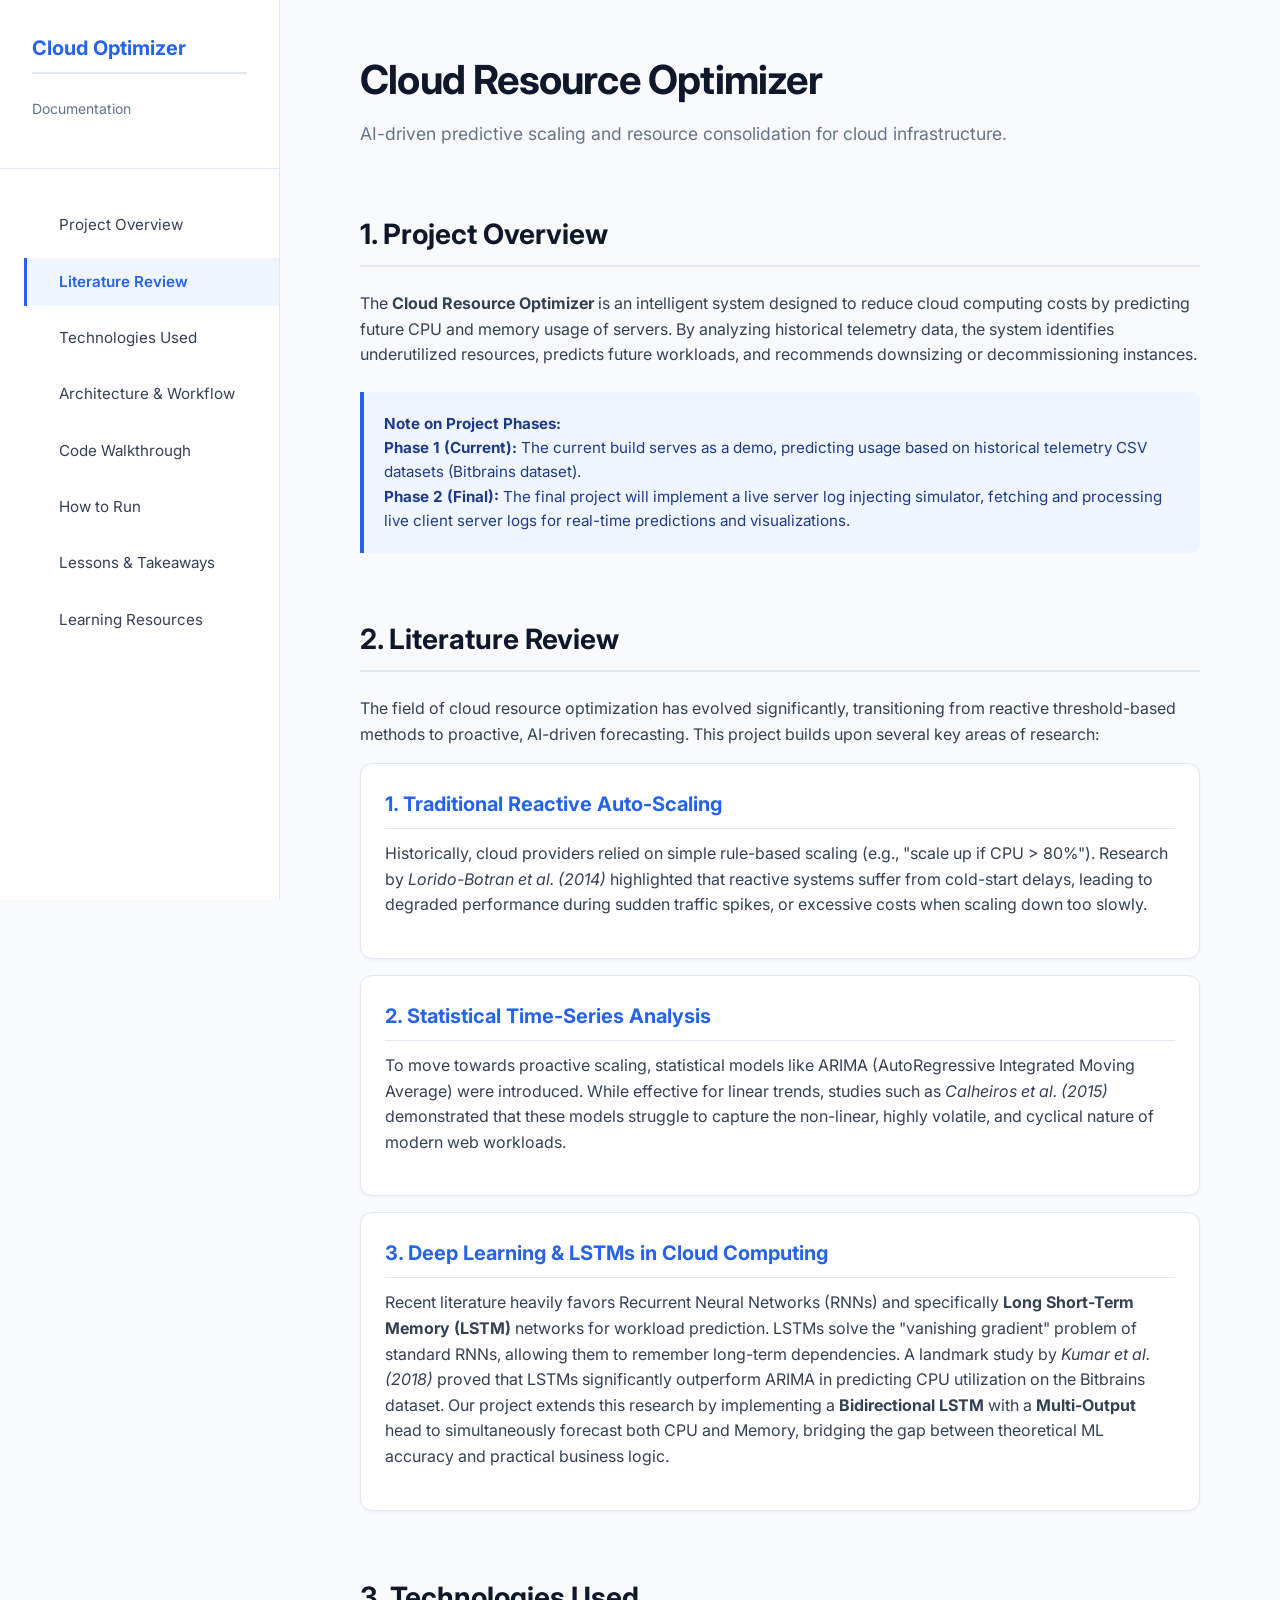
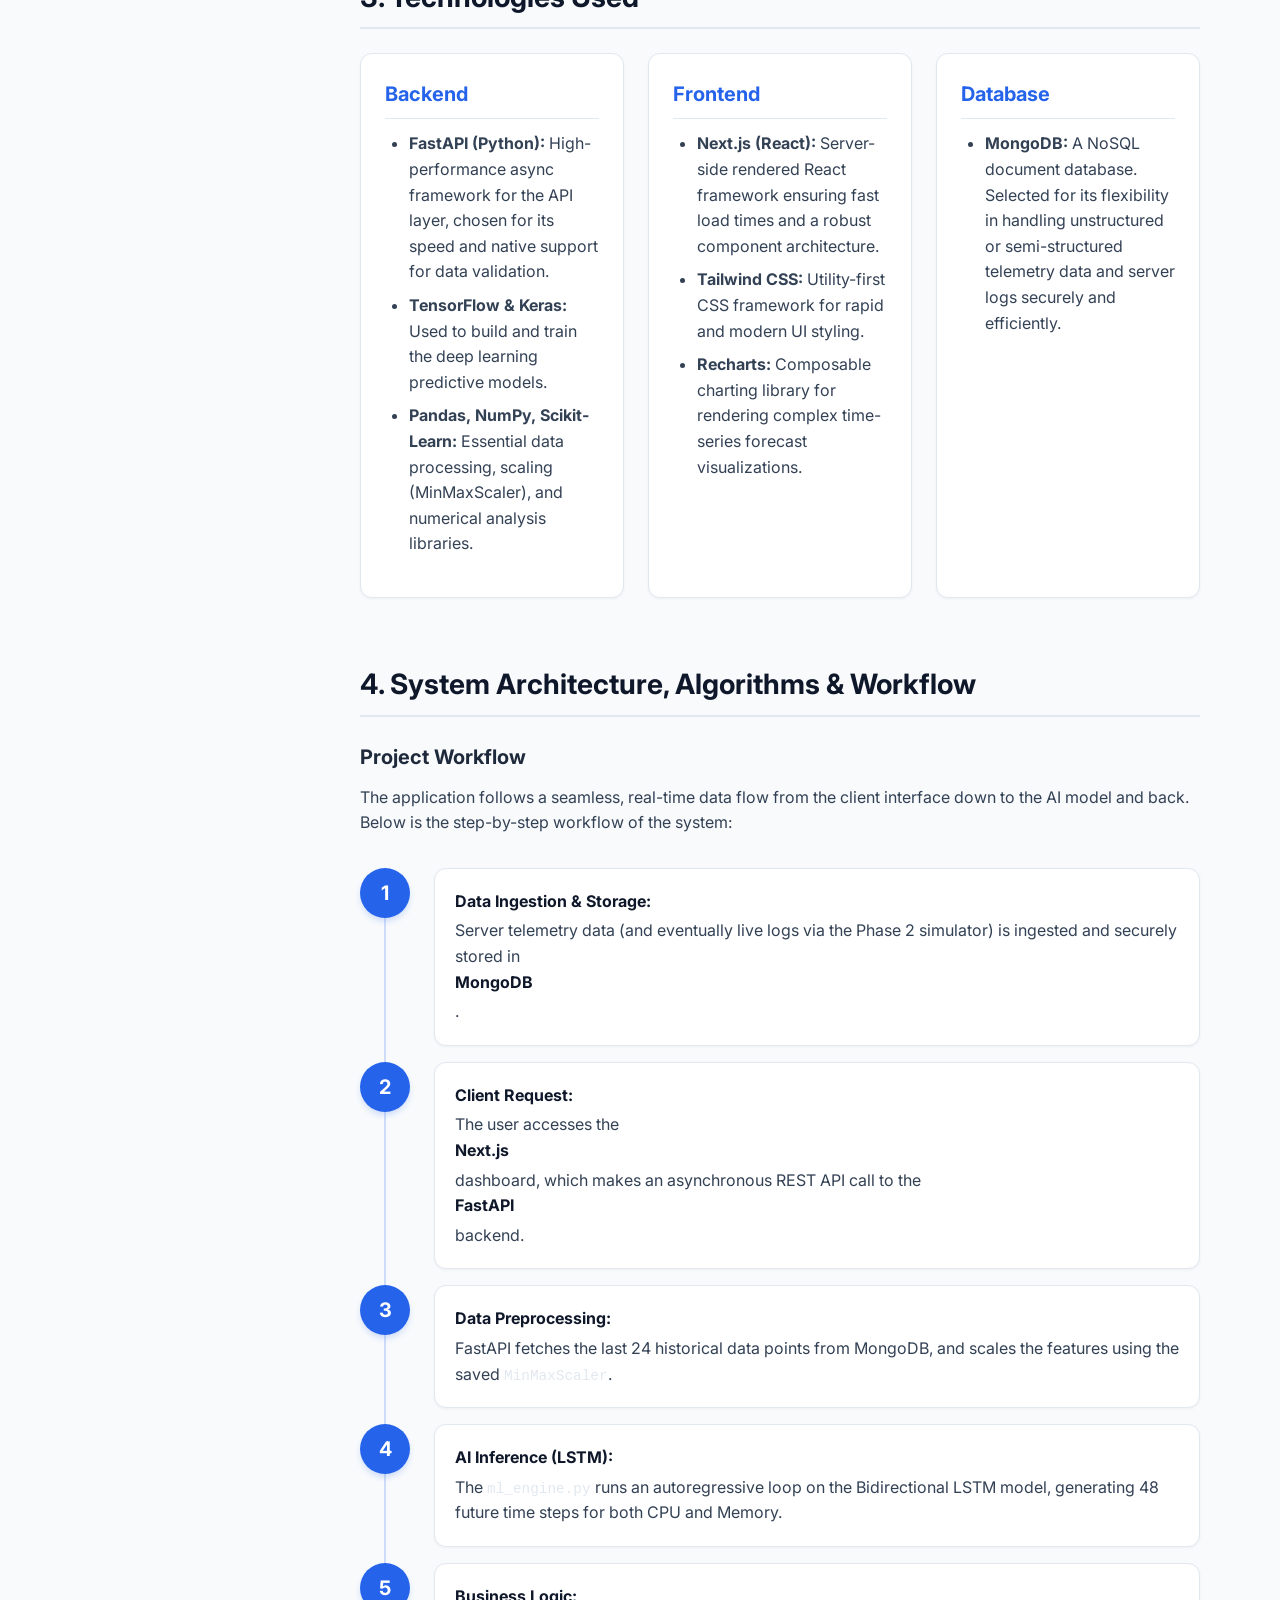
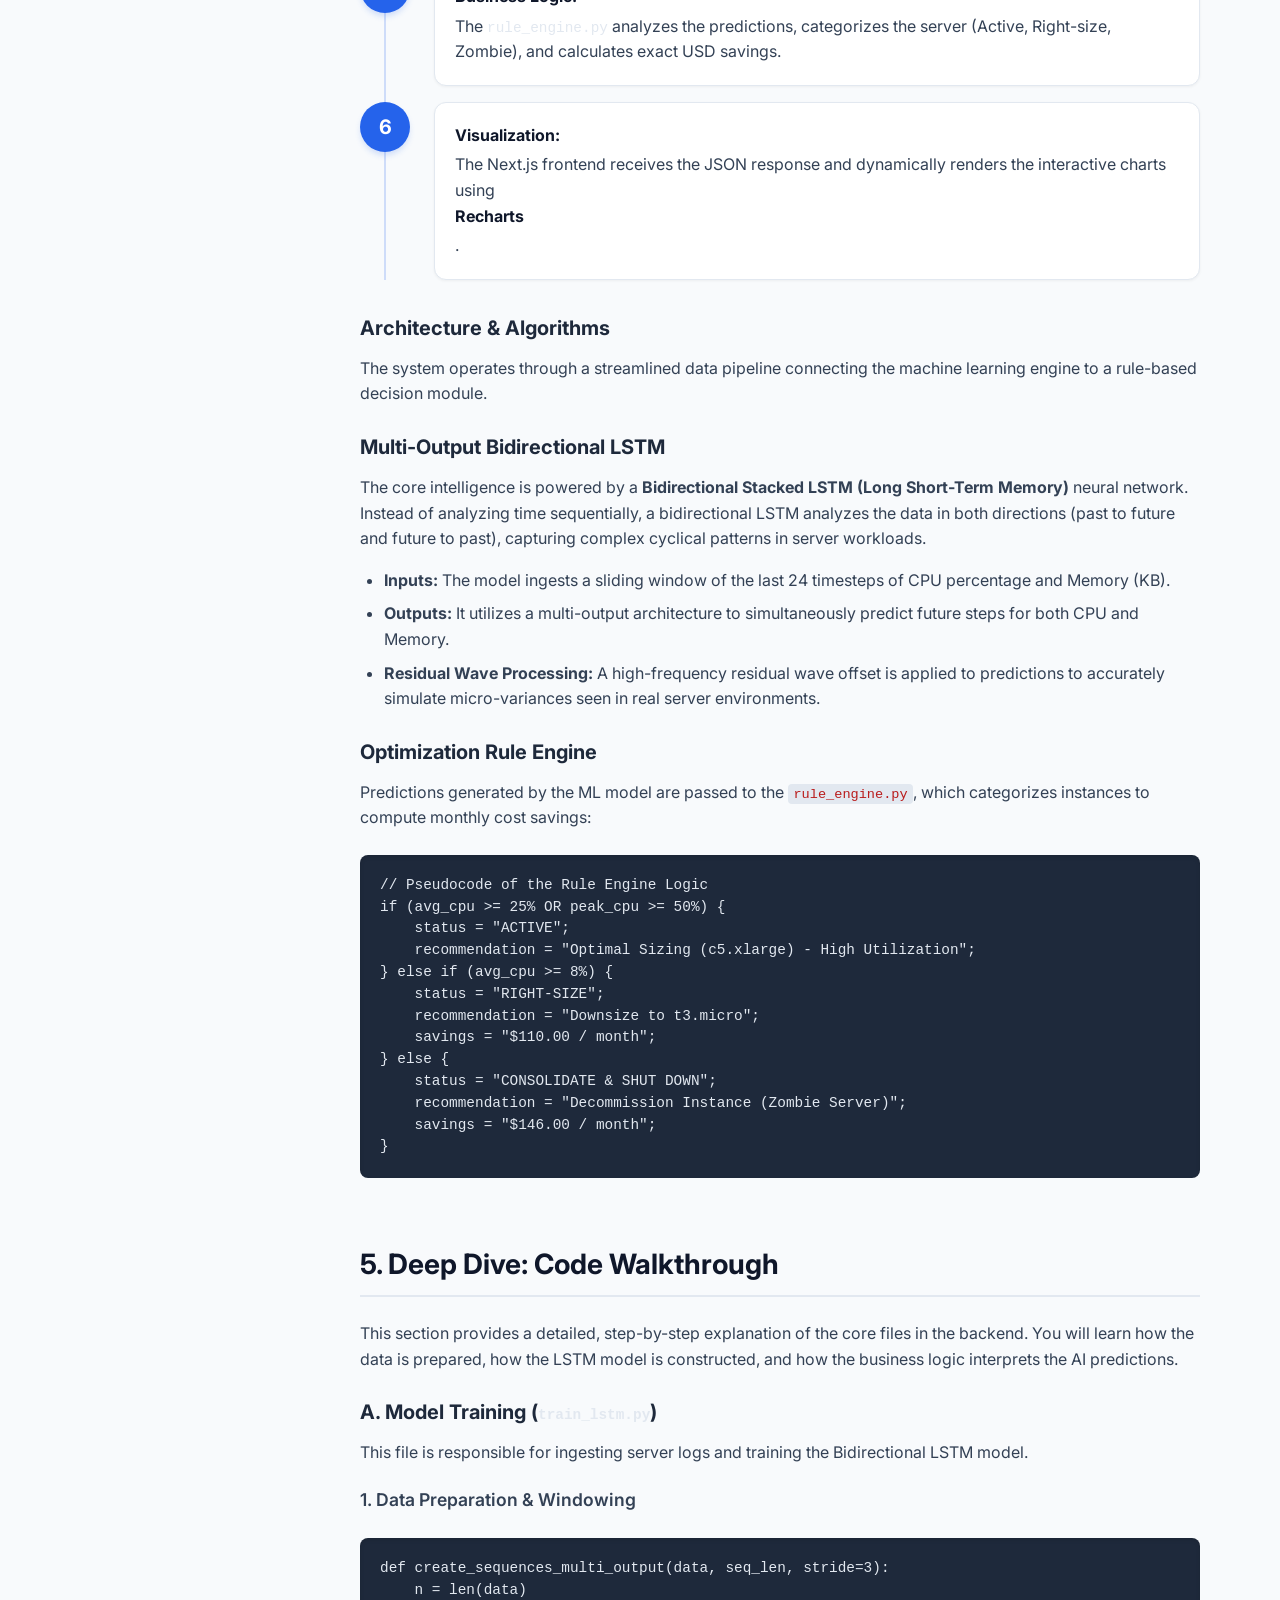
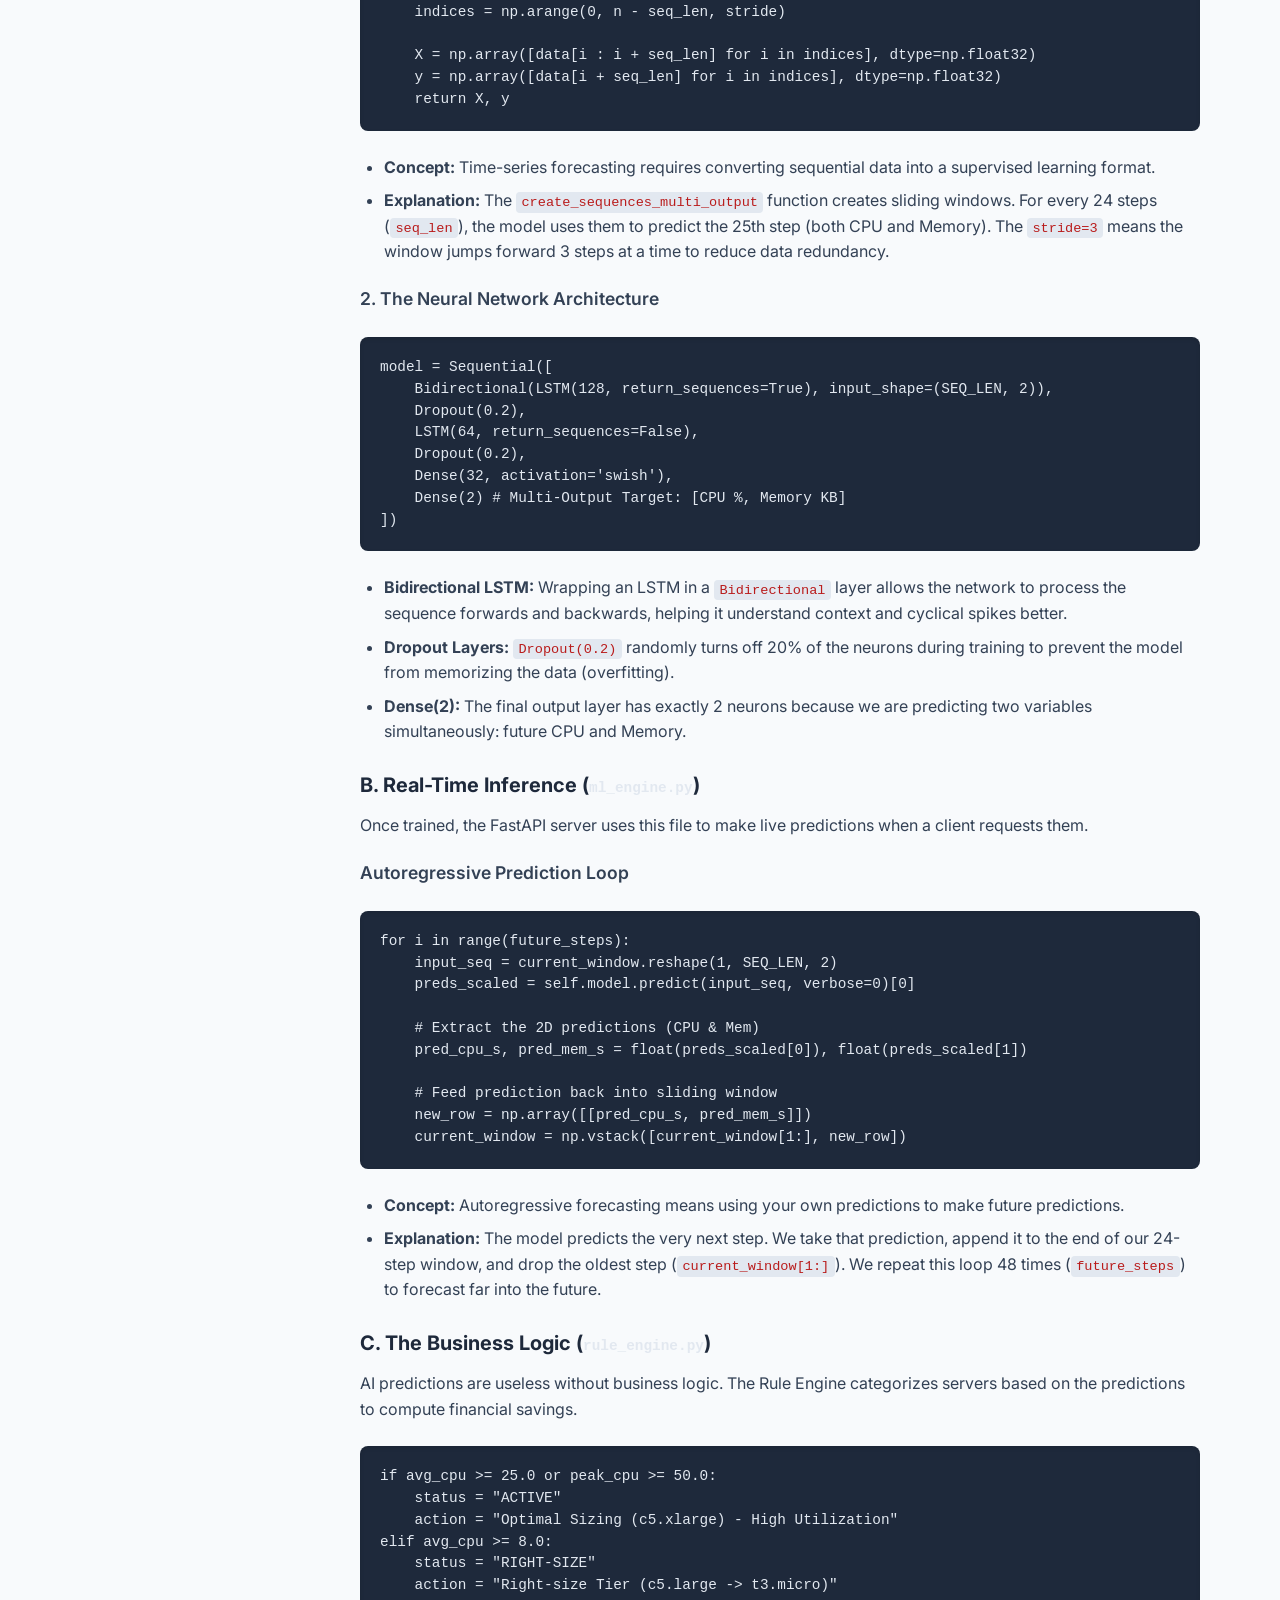
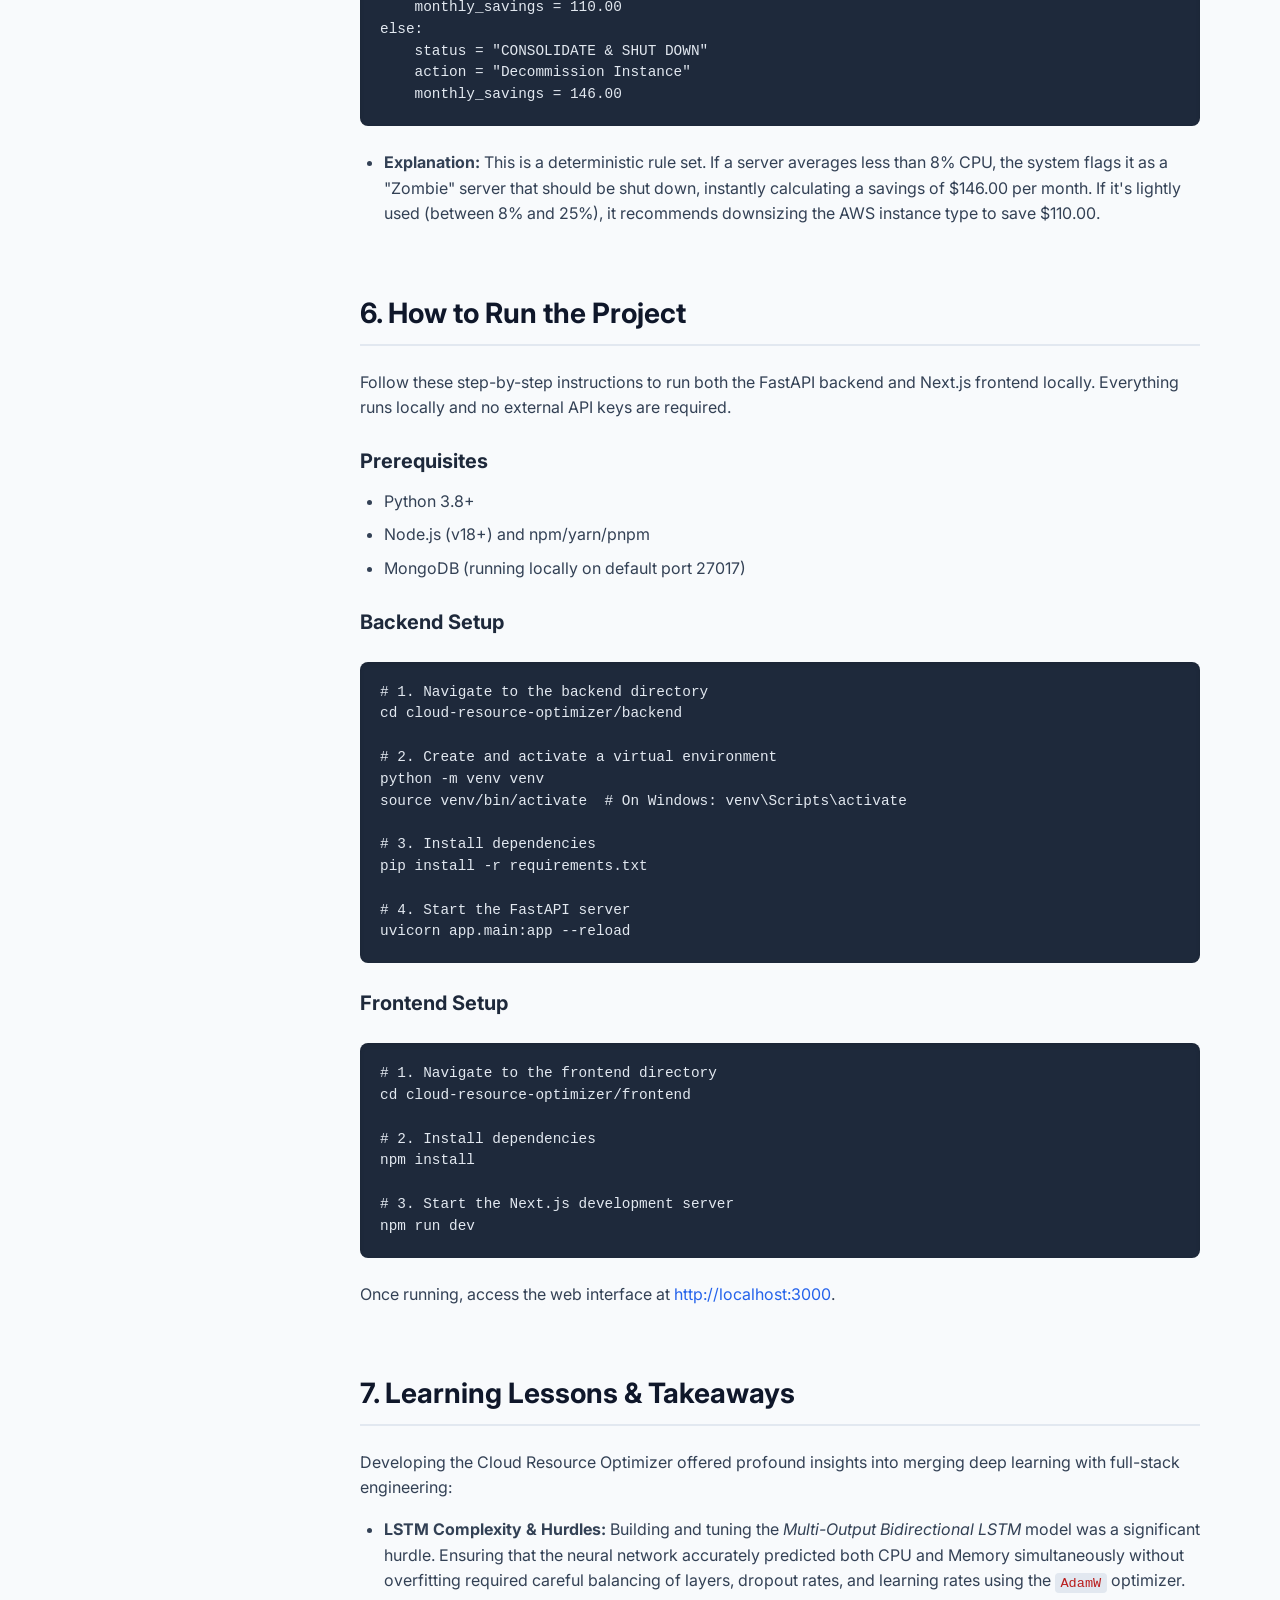
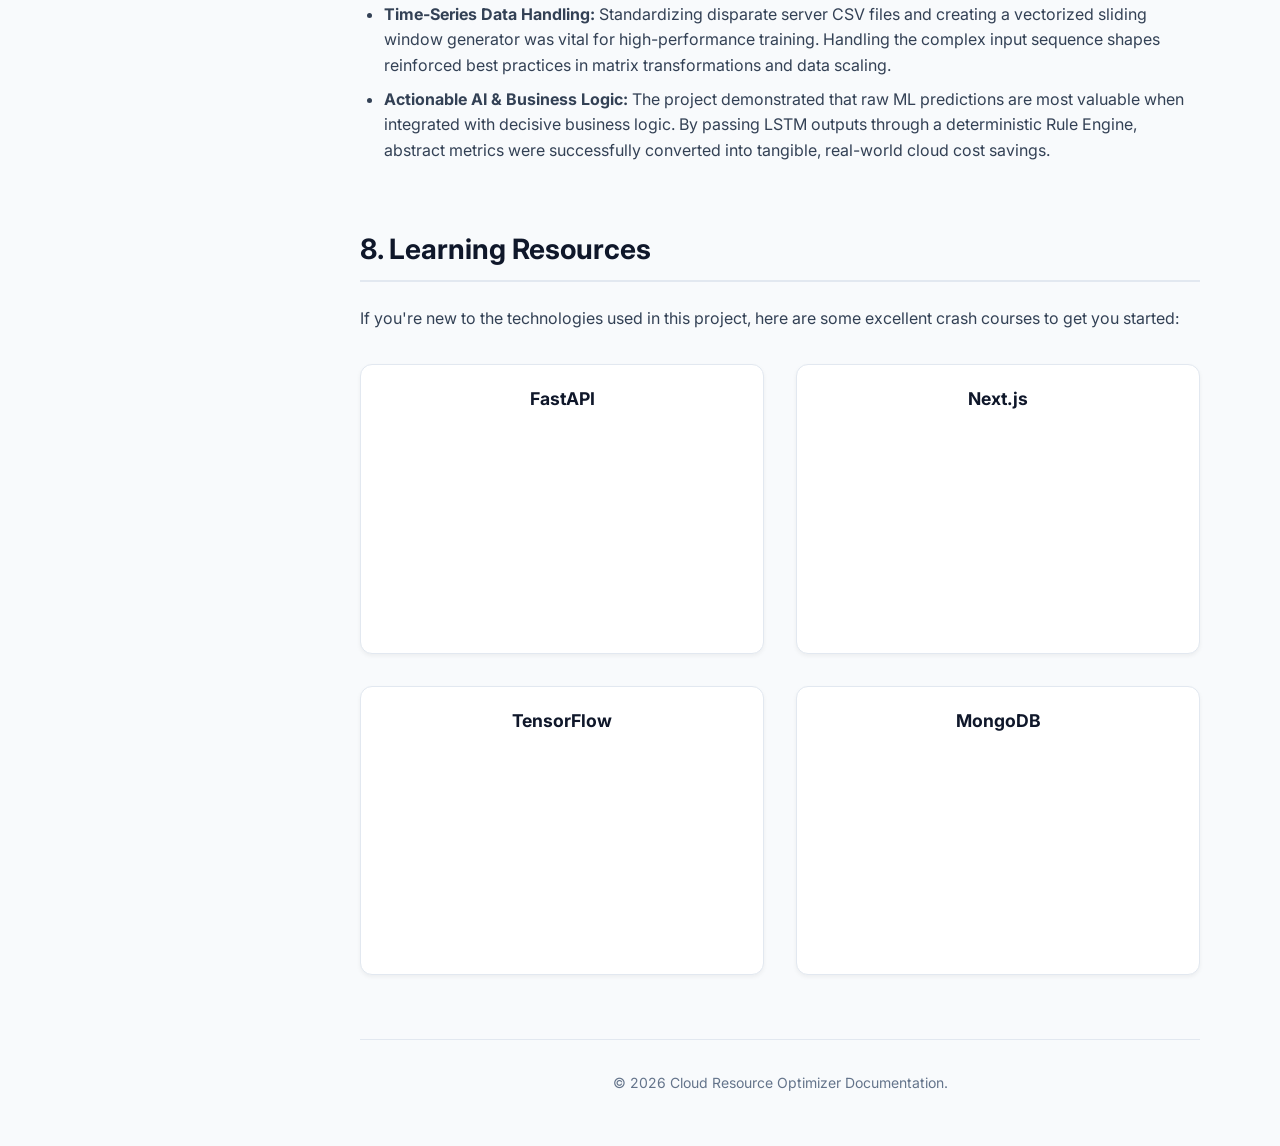
==== index.html @ e4163d4b "first commit" ====
<!DOCTYPE html>
<html lang="en">
<head>
    <meta charset="UTF-8">
    <meta name="viewport" content="width=device-width, initial-scale=1.0">
    <title>Cloud Resource Optimizer - Documentation</title>
    <link href="https://fonts.googleapis.com/css2?family=Inter:wght@300;400;600;700&display=swap" rel="stylesheet">
    <link rel="stylesheet" href="styles.css">
</head>
<body>
    <div class="container">
        <nav class="sidebar" id="sidebar">
            <div class="logo">
                <h2>Cloud Optimizer</h2>
                <p>Documentation</p>
            </div>
            <ul class="nav-links">
                <li><a href="#overview" class="active">Project Overview</a></li>
                <li><a href="#literature">Literature Review</a></li>
                <li><a href="#technologies">Technologies Used</a></li>
                <li><a href="#architecture">Architecture & Workflow</a></li>
                <li><a href="#code-walkthrough">Code Walkthrough</a></li>
                <li><a href="#setup">How to Run</a></li>
                <li><a href="#lessons">Lessons & Takeaways</a></li>
                <li><a href="#resources">Learning Resources</a></li>
            </ul>
        </nav>

        <main class="content">
            <header>
                <h1>Cloud Resource Optimizer</h1>
                <p class="subtitle">AI-driven predictive scaling and resource consolidation for cloud infrastructure.</p>
            </header>

            <section id="overview">
                <h2>1. Project Overview</h2>
                <p>The <strong>Cloud Resource Optimizer</strong> is an intelligent system designed to reduce cloud computing costs by predicting future CPU and memory usage of servers. By analyzing historical telemetry data, the system identifies underutilized resources, predicts future workloads, and recommends downsizing or decommissioning instances.</p>
                <div class="note">
                    <strong>Note on Project Phases:</strong> 
                    <br>
                    <strong>Phase 1 (Current):</strong> The current build serves as a demo, predicting usage based on historical telemetry CSV datasets (Bitbrains dataset).
                    <br>
                    <strong>Phase 2 (Final):</strong> The final project will implement a live server log injecting simulator, fetching and processing live client server logs for real-time predictions and visualizations.
                </div>
            </section>

            <section id="literature">
                <h2>2. Literature Review</h2>
                <p>The field of cloud resource optimization has evolved significantly, transitioning from reactive threshold-based methods to proactive, AI-driven forecasting. This project builds upon several key areas of research:</p>
                
                <div class="tech-card" style="margin-bottom: 1rem;">
                    <h3>1. Traditional Reactive Auto-Scaling</h3>
                    <p>Historically, cloud providers relied on simple rule-based scaling (e.g., "scale up if CPU > 80%"). Research by <em>Lorido-Botran et al. (2014)</em> highlighted that reactive systems suffer from cold-start delays, leading to degraded performance during sudden traffic spikes, or excessive costs when scaling down too slowly.</p>
                </div>
                
                <div class="tech-card" style="margin-bottom: 1rem;">
                    <h3>2. Statistical Time-Series Analysis</h3>
                    <p>To move towards proactive scaling, statistical models like ARIMA (AutoRegressive Integrated Moving Average) were introduced. While effective for linear trends, studies such as <em>Calheiros et al. (2015)</em> demonstrated that these models struggle to capture the non-linear, highly volatile, and cyclical nature of modern web workloads.</p>
                </div>
                
                <div class="tech-card">
                    <h3>3. Deep Learning & LSTMs in Cloud Computing</h3>
                    <p>Recent literature heavily favors Recurrent Neural Networks (RNNs) and specifically <strong>Long Short-Term Memory (LSTM)</strong> networks for workload prediction. LSTMs solve the "vanishing gradient" problem of standard RNNs, allowing them to remember long-term dependencies. A landmark study by <em>Kumar et al. (2018)</em> proved that LSTMs significantly outperform ARIMA in predicting CPU utilization on the Bitbrains dataset. Our project extends this research by implementing a <strong>Bidirectional LSTM</strong> with a <strong>Multi-Output</strong> head to simultaneously forecast both CPU and Memory, bridging the gap between theoretical ML accuracy and practical business logic.</p>
                </div>
            </section>

            <section id="technologies">
                <h2>3. Technologies Used</h2>
                <div class="tech-grid">
                    <div class="tech-card">
                        <h3>Backend</h3>
                        <ul>
                            <li><strong>FastAPI (Python):</strong> High-performance async framework for the API layer, chosen for its speed and native support for data validation.</li>
                            <li><strong>TensorFlow & Keras:</strong> Used to build and train the deep learning predictive models.</li>
                            <li><strong>Pandas, NumPy, Scikit-Learn:</strong> Essential data processing, scaling (MinMaxScaler), and numerical analysis libraries.</li>
                        </ul>
                    </div>
                    <div class="tech-card">
                        <h3>Frontend</h3>
                        <ul>
                            <li><strong>Next.js (React):</strong> Server-side rendered React framework ensuring fast load times and a robust component architecture.</li>
                            <li><strong>Tailwind CSS:</strong> Utility-first CSS framework for rapid and modern UI styling.</li>
                            <li><strong>Recharts:</strong> Composable charting library for rendering complex time-series forecast visualizations.</li>
                        </ul>
                    </div>
                    <div class="tech-card">
                        <h3>Database</h3>
                        <ul>
                            <li><strong>MongoDB:</strong> A NoSQL document database. Selected for its flexibility in handling unstructured or semi-structured telemetry data and server logs securely and efficiently.</li>
                        </ul>
                    </div>
                </div>
            </section>

            <section id="architecture">
                <h2>4. System Architecture, Algorithms & Workflow</h2>
                
                <h3>Project Workflow</h3>
                <p>The application follows a seamless, real-time data flow from the client interface down to the AI model and back. Below is the step-by-step workflow of the system:</p>
                
                <div class="workflow-diagram">
                    <div class="workflow-step">
                        <div class="step-number">1</div>
                        <div class="step-content">
                            <strong>Data Ingestion & Storage:</strong> Server telemetry data (and eventually live logs via the Phase 2 simulator) is ingested and securely stored in <strong>MongoDB</strong>.
                        </div>
                    </div>
                    <div class="workflow-step">
                        <div class="step-number">2</div>
                        <div class="step-content">
                            <strong>Client Request:</strong> The user accesses the <strong>Next.js</strong> dashboard, which makes an asynchronous REST API call to the <strong>FastAPI</strong> backend.
                        </div>
                    </div>
                    <div class="workflow-step">
                        <div class="step-number">3</div>
                        <div class="step-content">
                            <strong>Data Preprocessing:</strong> FastAPI fetches the last 24 historical data points from MongoDB, and scales the features using the saved <code>MinMaxScaler</code>.
                        </div>
                    </div>
                    <div class="workflow-step">
                        <div class="step-number">4</div>
                        <div class="step-content">
                            <strong>AI Inference (LSTM):</strong> The <code>ml_engine.py</code> runs an autoregressive loop on the Bidirectional LSTM model, generating 48 future time steps for both CPU and Memory.
                        </div>
                    </div>
                    <div class="workflow-step">
                        <div class="step-number">5</div>
                        <div class="step-content">
                            <strong>Business Logic:</strong> The <code>rule_engine.py</code> analyzes the predictions, categorizes the server (Active, Right-size, Zombie), and calculates exact USD savings.
                        </div>
                    </div>
                    <div class="workflow-step">
                        <div class="step-number">6</div>
                        <div class="step-content">
                            <strong>Visualization:</strong> The Next.js frontend receives the JSON response and dynamically renders the interactive charts using <strong>Recharts</strong>.
                        </div>
                    </div>
                </div>

                <h3>Architecture & Algorithms</h3>
                <p>The system operates through a streamlined data pipeline connecting the machine learning engine to a rule-based decision module.</p>
                
                <h3>Multi-Output Bidirectional LSTM</h3>
                <p>The core intelligence is powered by a <strong>Bidirectional Stacked LSTM (Long Short-Term Memory)</strong> neural network. Instead of analyzing time sequentially, a bidirectional LSTM analyzes the data in both directions (past to future and future to past), capturing complex cyclical patterns in server workloads.</p>
                <ul>
                    <li><strong>Inputs:</strong> The model ingests a sliding window of the last 24 timesteps of CPU percentage and Memory (KB).</li>
                    <li><strong>Outputs:</strong> It utilizes a multi-output architecture to simultaneously predict future steps for both CPU and Memory.</li>
                    <li><strong>Residual Wave Processing:</strong> A high-frequency residual wave offset is applied to predictions to accurately simulate micro-variances seen in real server environments.</li>
                </ul>

                <h3>Optimization Rule Engine</h3>
                <p>Predictions generated by the ML model are passed to the <code>rule_engine.py</code>, which categorizes instances to compute monthly cost savings:</p>
                <div class="code-block">
                    <pre><code>// Pseudocode of the Rule Engine Logic
if (avg_cpu >= 25% OR peak_cpu >= 50%) {
    status = "ACTIVE";
    recommendation = "Optimal Sizing (c5.xlarge) - High Utilization";
} else if (avg_cpu >= 8%) {
    status = "RIGHT-SIZE";
    recommendation = "Downsize to t3.micro";
    savings = "$110.00 / month";
} else {
    status = "CONSOLIDATE & SHUT DOWN";
    recommendation = "Decommission Instance (Zombie Server)";
    savings = "$146.00 / month";
}</code></pre>
                </div>
            </section>

            <section id="code-walkthrough">
                <h2>5. Deep Dive: Code Walkthrough</h2>
                <p>This section provides a detailed, step-by-step explanation of the core files in the backend. You will learn how the data is prepared, how the LSTM model is constructed, and how the business logic interprets the AI predictions.</p>

                <h3>A. Model Training (<code>train_lstm.py</code>)</h3>
                <p>This file is responsible for ingesting server logs and training the Bidirectional LSTM model.</p>
                
                <h4>1. Data Preparation & Windowing</h4>
                <div class="code-block">
                    <pre><code>def create_sequences_multi_output(data, seq_len, stride=3):
    n = len(data)
    indices = np.arange(0, n - seq_len, stride)
    
    X = np.array([data[i : i + seq_len] for i in indices], dtype=np.float32)
    y = np.array([data[i + seq_len] for i in indices], dtype=np.float32) 
    return X, y</code></pre>
                </div>
                <ul>
                    <li><strong>Concept:</strong> Time-series forecasting requires converting sequential data into a supervised learning format.</li>
                    <li><strong>Explanation:</strong> The <code>create_sequences_multi_output</code> function creates sliding windows. For every 24 steps (<code>seq_len</code>), the model uses them to predict the 25th step (both CPU and Memory). The <code>stride=3</code> means the window jumps forward 3 steps at a time to reduce data redundancy.</li>
                </ul>

                <h4>2. The Neural Network Architecture</h4>
                <div class="code-block">
                    <pre><code>model = Sequential([
    Bidirectional(LSTM(128, return_sequences=True), input_shape=(SEQ_LEN, 2)),
    Dropout(0.2),
    LSTM(64, return_sequences=False),
    Dropout(0.2),
    Dense(32, activation='swish'),
    Dense(2) # Multi-Output Target: [CPU %, Memory KB]
])</code></pre>
                </div>
                <ul>
                    <li><strong>Bidirectional LSTM:</strong> Wrapping an LSTM in a <code>Bidirectional</code> layer allows the network to process the sequence forwards and backwards, helping it understand context and cyclical spikes better.</li>
                    <li><strong>Dropout Layers:</strong> <code>Dropout(0.2)</code> randomly turns off 20% of the neurons during training to prevent the model from memorizing the data (overfitting).</li>
                    <li><strong>Dense(2):</strong> The final output layer has exactly 2 neurons because we are predicting two variables simultaneously: future CPU and Memory.</li>
                </ul>

                <h3>B. Real-Time Inference (<code>ml_engine.py</code>)</h3>
                <p>Once trained, the FastAPI server uses this file to make live predictions when a client requests them.</p>

                <h4>Autoregressive Prediction Loop</h4>
                <div class="code-block">
                    <pre><code>for i in range(future_steps):
    input_seq = current_window.reshape(1, SEQ_LEN, 2)
    preds_scaled = self.model.predict(input_seq, verbose=0)[0]
    
    # Extract the 2D predictions (CPU & Mem)
    pred_cpu_s, pred_mem_s = float(preds_scaled[0]), float(preds_scaled[1])
    
    # Feed prediction back into sliding window
    new_row = np.array([[pred_cpu_s, pred_mem_s]])
    current_window = np.vstack([current_window[1:], new_row])</code></pre>
                </div>
                <ul>
                    <li><strong>Concept:</strong> Autoregressive forecasting means using your own predictions to make future predictions.</li>
                    <li><strong>Explanation:</strong> The model predicts the very next step. We take that prediction, append it to the end of our 24-step window, and drop the oldest step (<code>current_window[1:]</code>). We repeat this loop 48 times (<code>future_steps</code>) to forecast far into the future.</li>
                </ul>

                <h3>C. The Business Logic (<code>rule_engine.py</code>)</h3>
                <p>AI predictions are useless without business logic. The Rule Engine categorizes servers based on the predictions to compute financial savings.</p>

                <div class="code-block">
                    <pre><code>if avg_cpu >= 25.0 or peak_cpu >= 50.0:
    status = "ACTIVE"
    action = "Optimal Sizing (c5.xlarge) - High Utilization"
elif avg_cpu >= 8.0:
    status = "RIGHT-SIZE"
    action = "Right-size Tier (c5.large -> t3.micro)"
    monthly_savings = 110.00
else:
    status = "CONSOLIDATE & SHUT DOWN"
    action = "Decommission Instance"
    monthly_savings = 146.00</code></pre>
                </div>
                <ul>
                    <li><strong>Explanation:</strong> This is a deterministic rule set. If a server averages less than 8% CPU, the system flags it as a "Zombie" server that should be shut down, instantly calculating a savings of $146.00 per month. If it's lightly used (between 8% and 25%), it recommends downsizing the AWS instance type to save $110.00.</li>
                </ul>
            </section>

            <section id="setup">
                <h2>6. How to Run the Project</h2>
                <p>Follow these step-by-step instructions to run both the FastAPI backend and Next.js frontend locally. Everything runs locally and no external API keys are required.</p>

                <h3>Prerequisites</h3>
                <ul>
                    <li>Python 3.8+</li>
                    <li>Node.js (v18+) and npm/yarn/pnpm</li>
                    <li>MongoDB (running locally on default port 27017)</li>
                </ul>

                <h3>Backend Setup</h3>
                <div class="code-block">
                    <pre><code># 1. Navigate to the backend directory
cd cloud-resource-optimizer/backend

# 2. Create and activate a virtual environment
python -m venv venv
source venv/bin/activate  # On Windows: venv\Scripts\activate

# 3. Install dependencies
pip install -r requirements.txt

# 4. Start the FastAPI server
uvicorn app.main:app --reload</code></pre>
                </div>

                <h3>Frontend Setup</h3>
                <div class="code-block">
                    <pre><code># 1. Navigate to the frontend directory
cd cloud-resource-optimizer/frontend

# 2. Install dependencies
npm install

# 3. Start the Next.js development server
npm run dev</code></pre>
                </div>
                <p>Once running, access the web interface at <a href="http://localhost:3000" target="_blank">http://localhost:3000</a>.</p>
            </section>

            <section id="lessons">
                <h2>7. Learning Lessons & Takeaways</h2>
                <p>Developing the Cloud Resource Optimizer offered profound insights into merging deep learning with full-stack engineering:</p>
                <ul>
                    <li><strong>LSTM Complexity & Hurdles:</strong> Building and tuning the <em>Multi-Output Bidirectional LSTM</em> model was a significant hurdle. Ensuring that the neural network accurately predicted both CPU and Memory simultaneously without overfitting required careful balancing of layers, dropout rates, and learning rates using the <code>AdamW</code> optimizer.</li>
                    <li><strong>Time-Series Data Handling:</strong> Standardizing disparate server CSV files and creating a vectorized sliding window generator was vital for high-performance training. Handling the complex input sequence shapes reinforced best practices in matrix transformations and data scaling.</li>
                    <li><strong>Actionable AI & Business Logic:</strong> The project demonstrated that raw ML predictions are most valuable when integrated with decisive business logic. By passing LSTM outputs through a deterministic Rule Engine, abstract metrics were successfully converted into tangible, real-world cloud cost savings.</li>
                </ul>
            </section>

            <section id="resources">
                <h2>8. Learning Resources</h2>
                <p>If you're new to the technologies used in this project, here are some excellent crash courses to get you started:</p>
                
                <div class="video-grid">
                    <div class="video-card">
                        <h3>FastAPI</h3>
                        <div class="iframe-container">
                            <iframe src="https://www.youtube-nocookie.com/embed/0sOvCWFmrtA" title="FastAPI Crash Course" allow="accelerometer; autoplay; clipboard-write; encrypted-media; gyroscope; picture-in-picture" allowfullscreen></iframe>
                        </div>
                    </div>
                    
                    <div class="video-card">
                        <h3>Next.js</h3>
                        <div class="iframe-container">
                            <iframe src="https://www.youtube-nocookie.com/embed/ZVnjOPwW4ZA" title="Next.js Crash Course" allow="accelerometer; autoplay; clipboard-write; encrypted-media; gyroscope; picture-in-picture" allowfullscreen></iframe>
                        </div>
                    </div>
                    
                    <div class="video-card">
                        <h3>TensorFlow</h3>
                        <div class="iframe-container">
                            <iframe src="https://www.youtube-nocookie.com/embed/tPYj3fFJGjk" title="TensorFlow Crash Course" allow="accelerometer; autoplay; clipboard-write; encrypted-media; gyroscope; picture-in-picture" allowfullscreen></iframe>
                        </div>
                    </div>
                    
                    <div class="video-card">
                        <h3>MongoDB</h3>
                        <div class="iframe-container">
                            <iframe src="https://www.youtube-nocookie.com/embed/ofme2o29ngU" title="MongoDB Crash Course" allow="accelerometer; autoplay; clipboard-write; encrypted-media; gyroscope; picture-in-picture" allowfullscreen></iframe>
                        </div>
                    </div>
                </div>
            </section>
            
            <footer>
                <p>&copy; 2026 Cloud Resource Optimizer Documentation.</p>
            </footer>
        </main>
    </div>
    <script src="script.js"></script>
</body>
</html>
---- styles.css ----
:root {
    --primary-color: #2563eb;
    --primary-dark: #1d4ed8;
    --bg-color: #f8fafc;
    --text-main: #334155;
    --text-light: #64748b;
    --sidebar-bg: #ffffff;
    --border-color: #e2e8f0;
    --code-bg: #1e293b;
    --code-text: #e2e8f0;
}

* {
    margin: 0;
    padding: 0;
    box-sizing: border-box;
}

body {
    font-family: 'Inter', -apple-system, BlinkMacSystemFont, "Segoe UI", Roboto, sans-serif;
    background-color: var(--bg-color);
    color: var(--text-main);
    line-height: 1.6;
}

.container {
    display: flex;
    min-height: 100vh;
}

/* Sidebar Navigation */
.sidebar {
    width: 280px;
    background-color: var(--sidebar-bg);
    border-right: 1px solid var(--border-color);
    position: fixed;
    height: 100vh;
    overflow-y: auto;
    padding: 2rem 0;
}

.logo {
    padding: 0 2rem 2rem;
    border-bottom: 1px solid var(--border-color);
    margin-bottom: 2rem;
}

.logo h2 {
    color: var(--primary-color);
    font-size: 1.25rem;
    font-weight: 700;
}

.logo p {
    color: var(--text-light);
    font-size: 0.875rem;
    margin-top: 0.25rem;
}

.nav-links {
    list-style: none;
}

.nav-links li a {
    display: block;
    padding: 0.75rem 2rem;
    color: var(--text-main);
    text-decoration: none;
    font-size: 0.95rem;
    transition: all 0.2s ease;
    border-left: 3px solid transparent;
}

.nav-links li a:hover {
    background-color: #f1f5f9;
    color: var(--primary-color);
}

.nav-links li a.active {
    background-color: #eff6ff;
    color: var(--primary-color);
    border-left-color: var(--primary-color);
    font-weight: 600;
}

/* Main Content Area */
.content {
    flex: 1;
    margin-left: 280px;
    padding: 3rem 5rem;
    max-width: 1000px;
}

header {
    margin-bottom: 4rem;
}

header h1 {
    font-size: 2.5rem;
    color: #0f172a;
    margin-bottom: 0.5rem;
    letter-spacing: -0.02em;
}

.subtitle {
    font-size: 1.1rem;
    color: var(--text-light);
}

section {
    margin-bottom: 4rem;
    scroll-margin-top: 2rem;
}

h2 {
    font-size: 1.75rem;
    color: #0f172a;
    margin-bottom: 1.5rem;
    padding-bottom: 0.5rem;
    border-bottom: 2px solid var(--border-color);
}

h3 {
    font-size: 1.25rem;
    color: #1e293b;
    margin: 1.5rem 0 0.75rem;
}

h4 {
    font-size: 1.1rem;
    color: #334155;
    margin: 1.25rem 0 0.5rem;
    font-weight: 600;
}

p {
    margin-bottom: 1rem;
}

ul {
    margin-left: 1.5rem;
    margin-bottom: 1rem;
}

li {
    margin-bottom: 0.5rem;
}

a {
    color: var(--primary-color);
    text-decoration: none;
}

a:hover {
    text-decoration: underline;
}

/* Special Elements */
.note {
    background-color: #eff6ff;
    border-left: 4px solid var(--primary-color);
    padding: 1.25rem;
    border-radius: 0 0.5rem 0.5rem 0;
    margin: 1.5rem 0;
    color: #1e3a8a;
    font-size: 0.95rem;
}

.tech-grid {
    display: grid;
    grid-template-columns: repeat(auto-fit, minmax(250px, 1fr));
    gap: 1.5rem;
    margin-top: 1.5rem;
}

.tech-card {
    background: #fff;
    border: 1px solid var(--border-color);
    border-radius: 0.75rem;
    padding: 1.5rem;
    box-shadow: 0 1px 3px rgba(0,0,0,0.05);
}

.tech-card h3 {
    margin-top: 0;
    color: var(--primary-color);
    border-bottom: 1px solid #e2e8f0;
    padding-bottom: 0.5rem;
}

/* Code Blocks */
.code-block {
    background-color: var(--code-bg);
    border-radius: 0.5rem;
    padding: 1.25rem;
    margin: 1.5rem 0;
    overflow-x: auto;
    box-shadow: inset 0 2px 4px rgba(0,0,0,0.1);
}

pre {
    margin: 0;
}

code {
    font-family: 'Fira Code', 'Courier New', monospace;
    color: var(--code-text);
    font-size: 0.9rem;
    line-height: 1.5;
}

/* Inline code */
p code, li code {
    background-color: #e2e8f0;
    color: #b91c1c;
    padding: 0.2em 0.4em;
    border-radius: 0.25rem;
    font-size: 0.85em;
}

/* Workflow Diagram */
.workflow-diagram {
    display: flex;
    flex-direction: column;
    gap: 1rem;
    margin: 2rem 0;
    position: relative;
}

.workflow-diagram::before {
    content: '';
    position: absolute;
    left: 24px;
    top: 0;
    bottom: 0;
    width: 2px;
    background-color: var(--primary-color);
    opacity: 0.2;
}

.workflow-step {
    display: flex;
    align-items: flex-start;
    gap: 1.5rem;
    position: relative;
    z-index: 1;
}

.step-number {
    width: 50px;
    height: 50px;
    background-color: var(--primary-color);
    color: white;
    border-radius: 50%;
    display: flex;
    align-items: center;
    justify-content: center;
    font-weight: 700;
    font-size: 1.25rem;
    flex-shrink: 0;
    box-shadow: 0 4px 6px -1px rgba(37, 99, 235, 0.2);
}

.step-content {
    background: #fff;
    border: 1px solid var(--border-color);
    border-radius: 0.75rem;
    padding: 1.25rem;
    flex: 1;
    box-shadow: 0 1px 3px rgba(0,0,0,0.05);
}

.step-content strong {
    color: #0f172a;
    display: block;
    margin-bottom: 0.25rem;
}

/* Video Resources */
.video-grid {
    display: grid;
    grid-template-columns: repeat(auto-fit, minmax(300px, 1fr));
    gap: 2rem;
    margin-top: 2rem;
}

.video-card {
    background: #fff;
    border: 1px solid var(--border-color);
    border-radius: 0.75rem;
    padding: 1.25rem;
    box-shadow: 0 2px 4px rgba(0,0,0,0.05);
}

.video-card h3 {
    margin-top: 0;
    margin-bottom: 1rem;
    color: #0f172a;
    font-size: 1.1rem;
    text-align: center;
}

.iframe-container {
    position: relative;
    width: 100%;
    padding-bottom: 56.25%; /* 16:9 Aspect Ratio */
    height: 0;
    overflow: hidden;
    border-radius: 0.5rem;
}

.iframe-container iframe {
    position: absolute;
    top: 0;
    left: 0;
    width: 100%;
    height: 100%;
    border: none;
}

footer {
    border-top: 1px solid var(--border-color);
    padding-top: 2rem;
    margin-top: 4rem;
    text-align: center;
    color: var(--text-light);
    font-size: 0.875rem;
}

/* Responsive Styles */
@media (max-width: 768px) {
    .container {
        flex-direction: column;
    }

    .sidebar {
        width: 100%;
        height: auto;
        position: static;
        border-right: none;
        border-bottom: 1px solid var(--border-color);
        padding: 1rem 0;
    }

    .nav-links {
        display: flex;
        overflow-x: auto;
        white-space: nowrap;
        padding-bottom: 0.5rem;
    }

    .nav-links li a {
        padding: 0.5rem 1rem;
        border-left: none;
        border-bottom: 3px solid transparent;
    }

    .nav-links li a.active {
        border-left: none;
        border-bottom-color: var(--primary-color);
    }

    .content {
        margin-left: 0;
        padding: 2rem 1.5rem;
    }
}
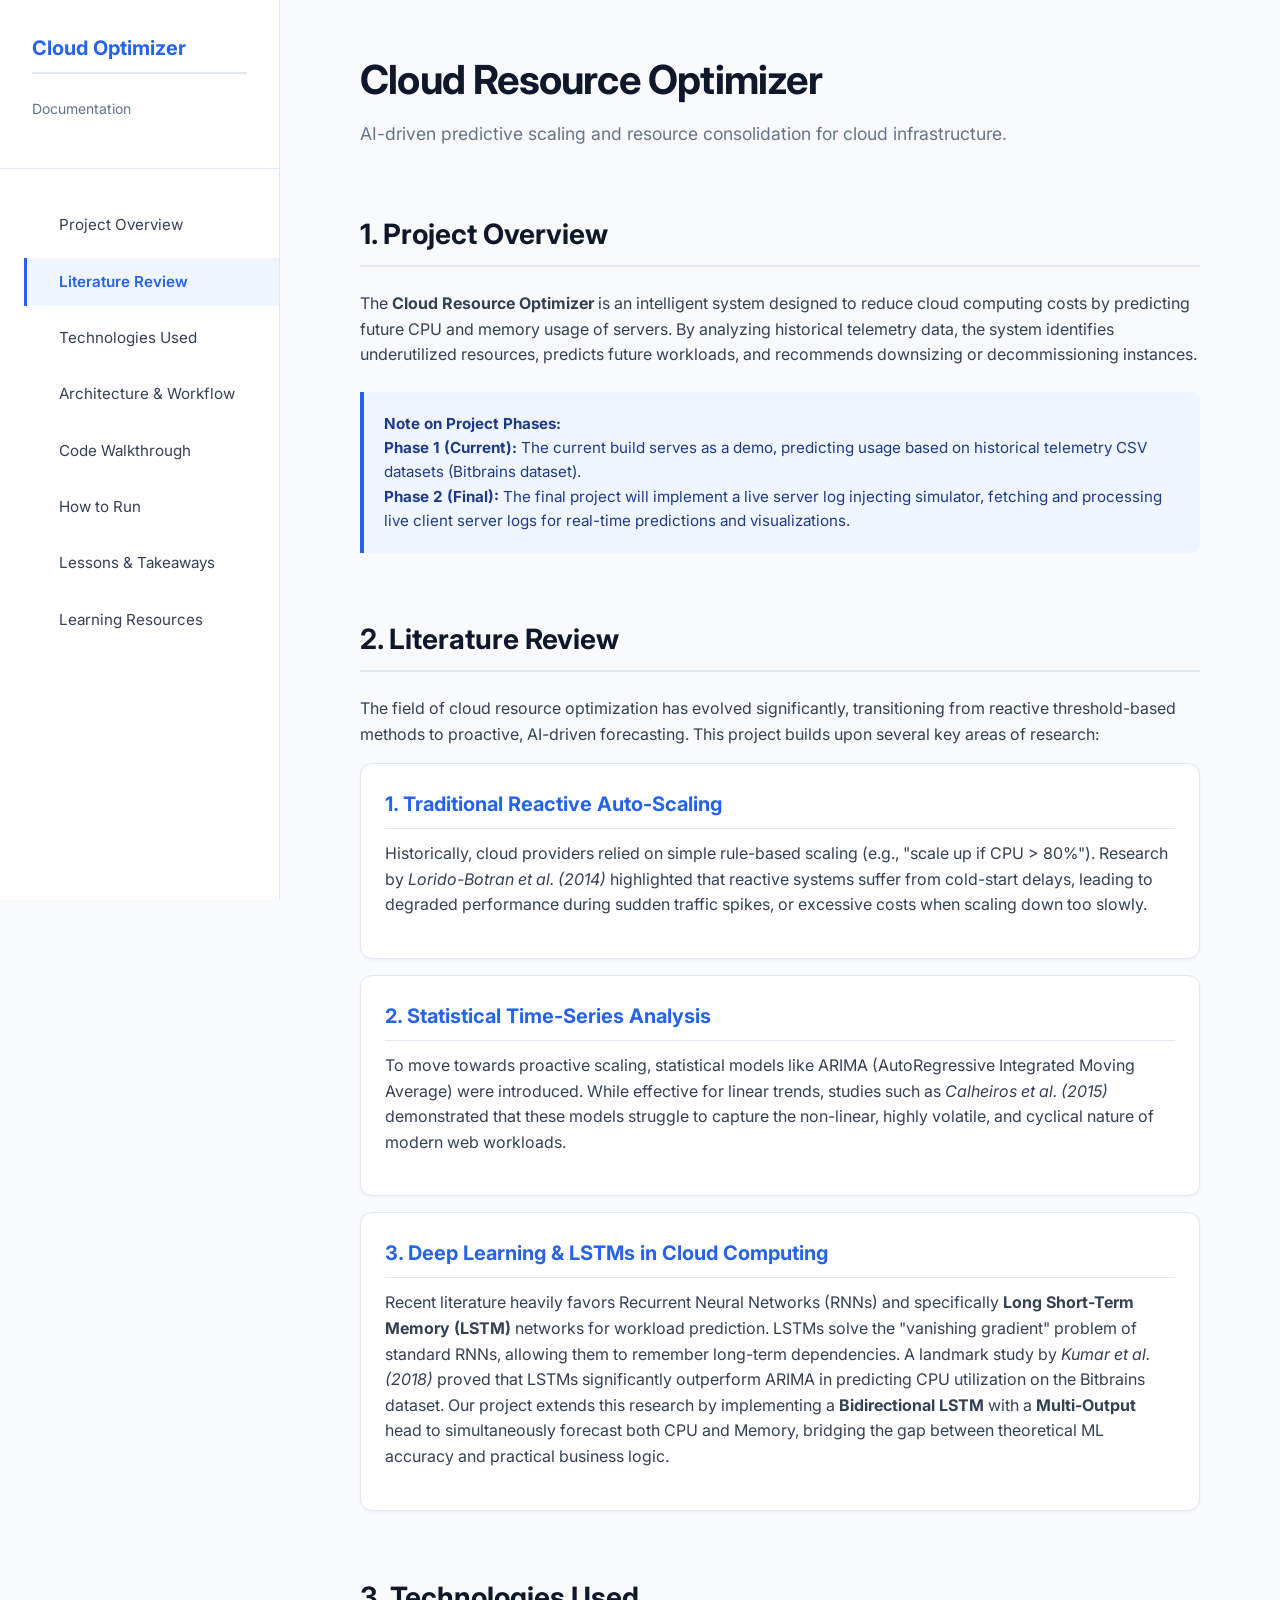
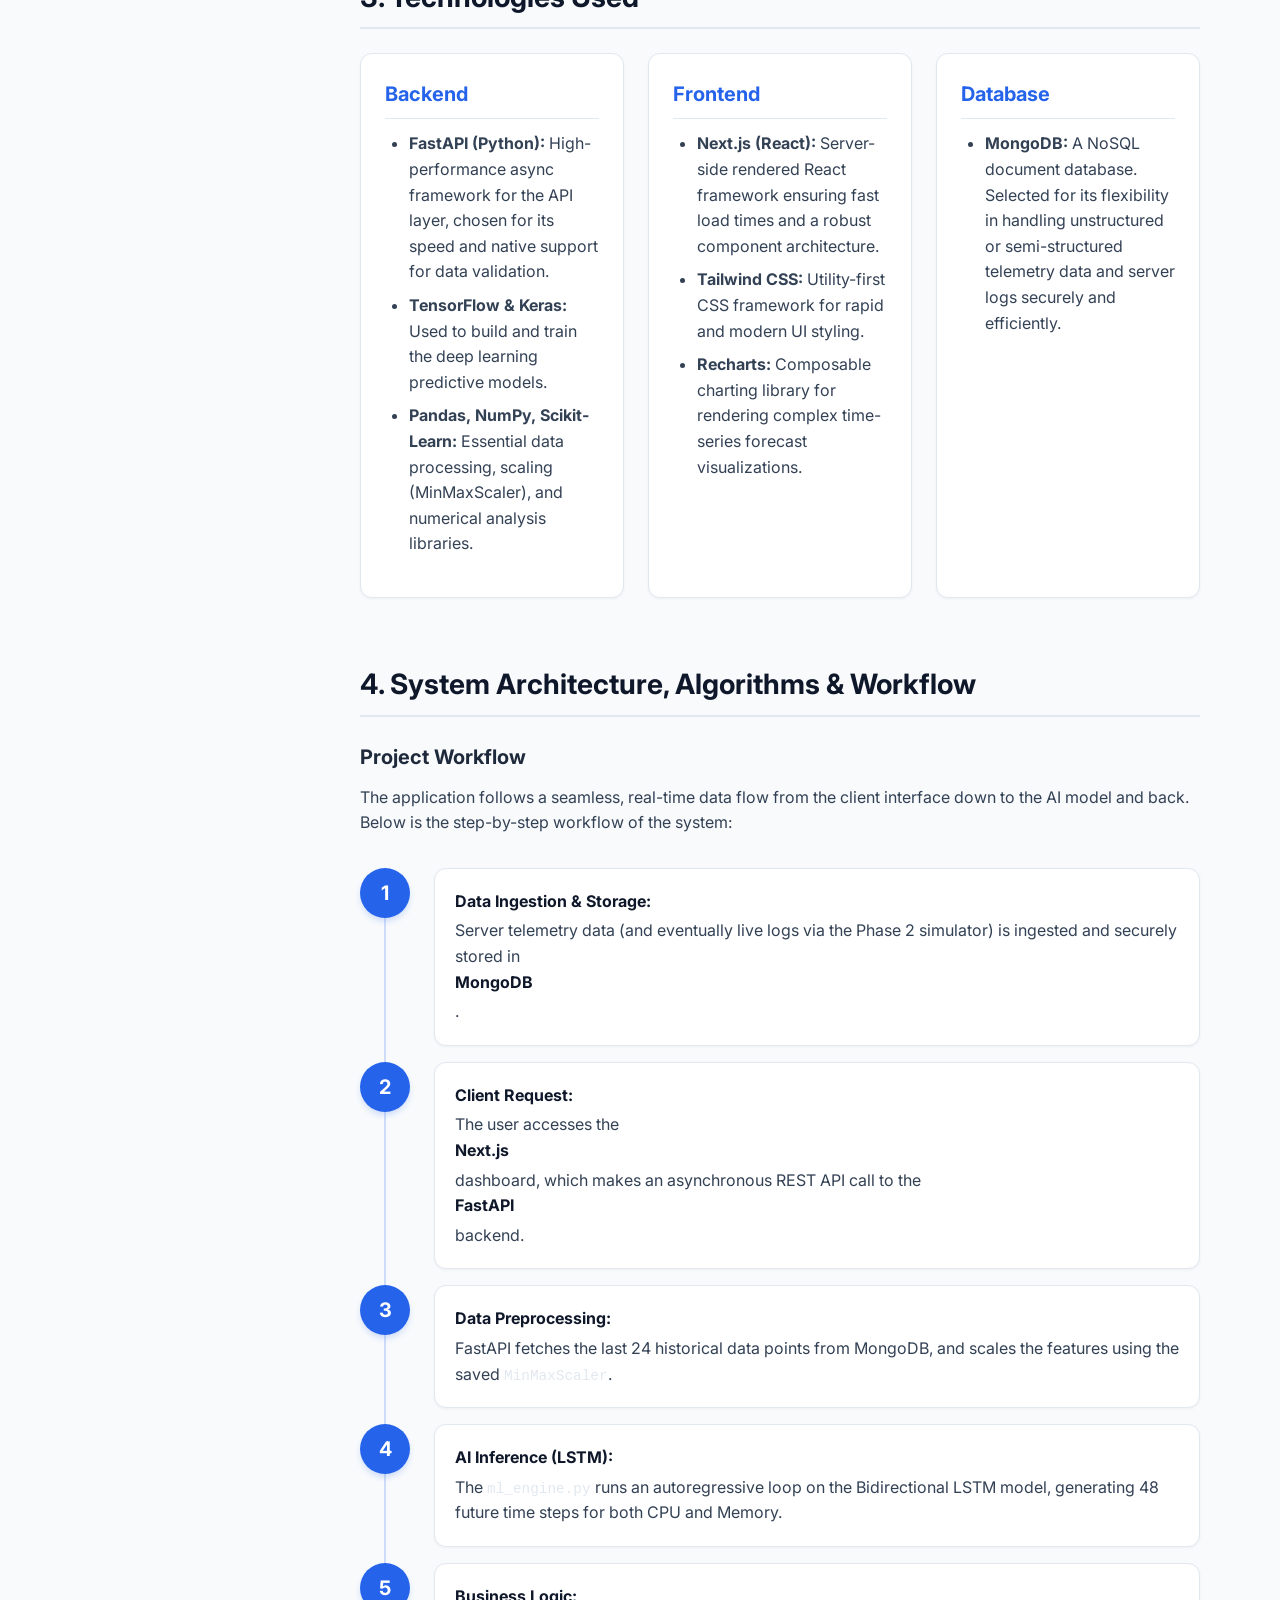
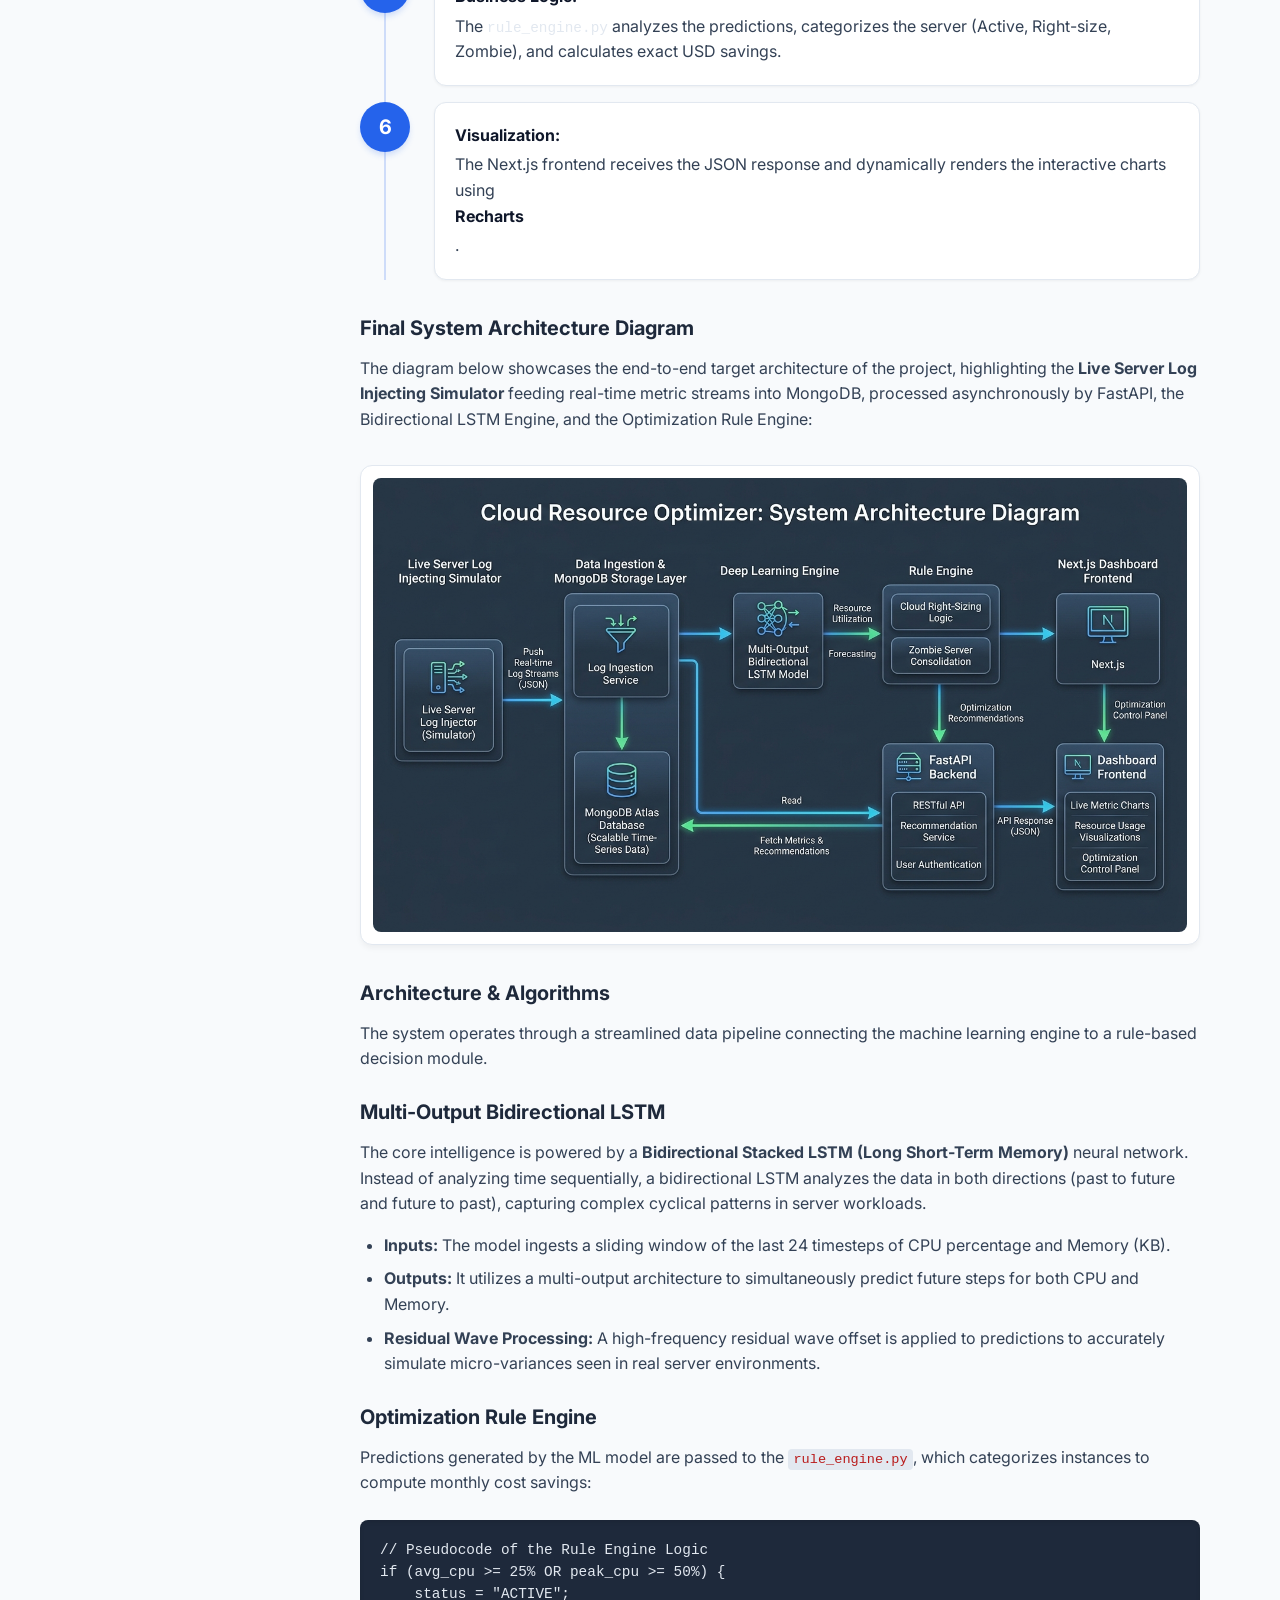
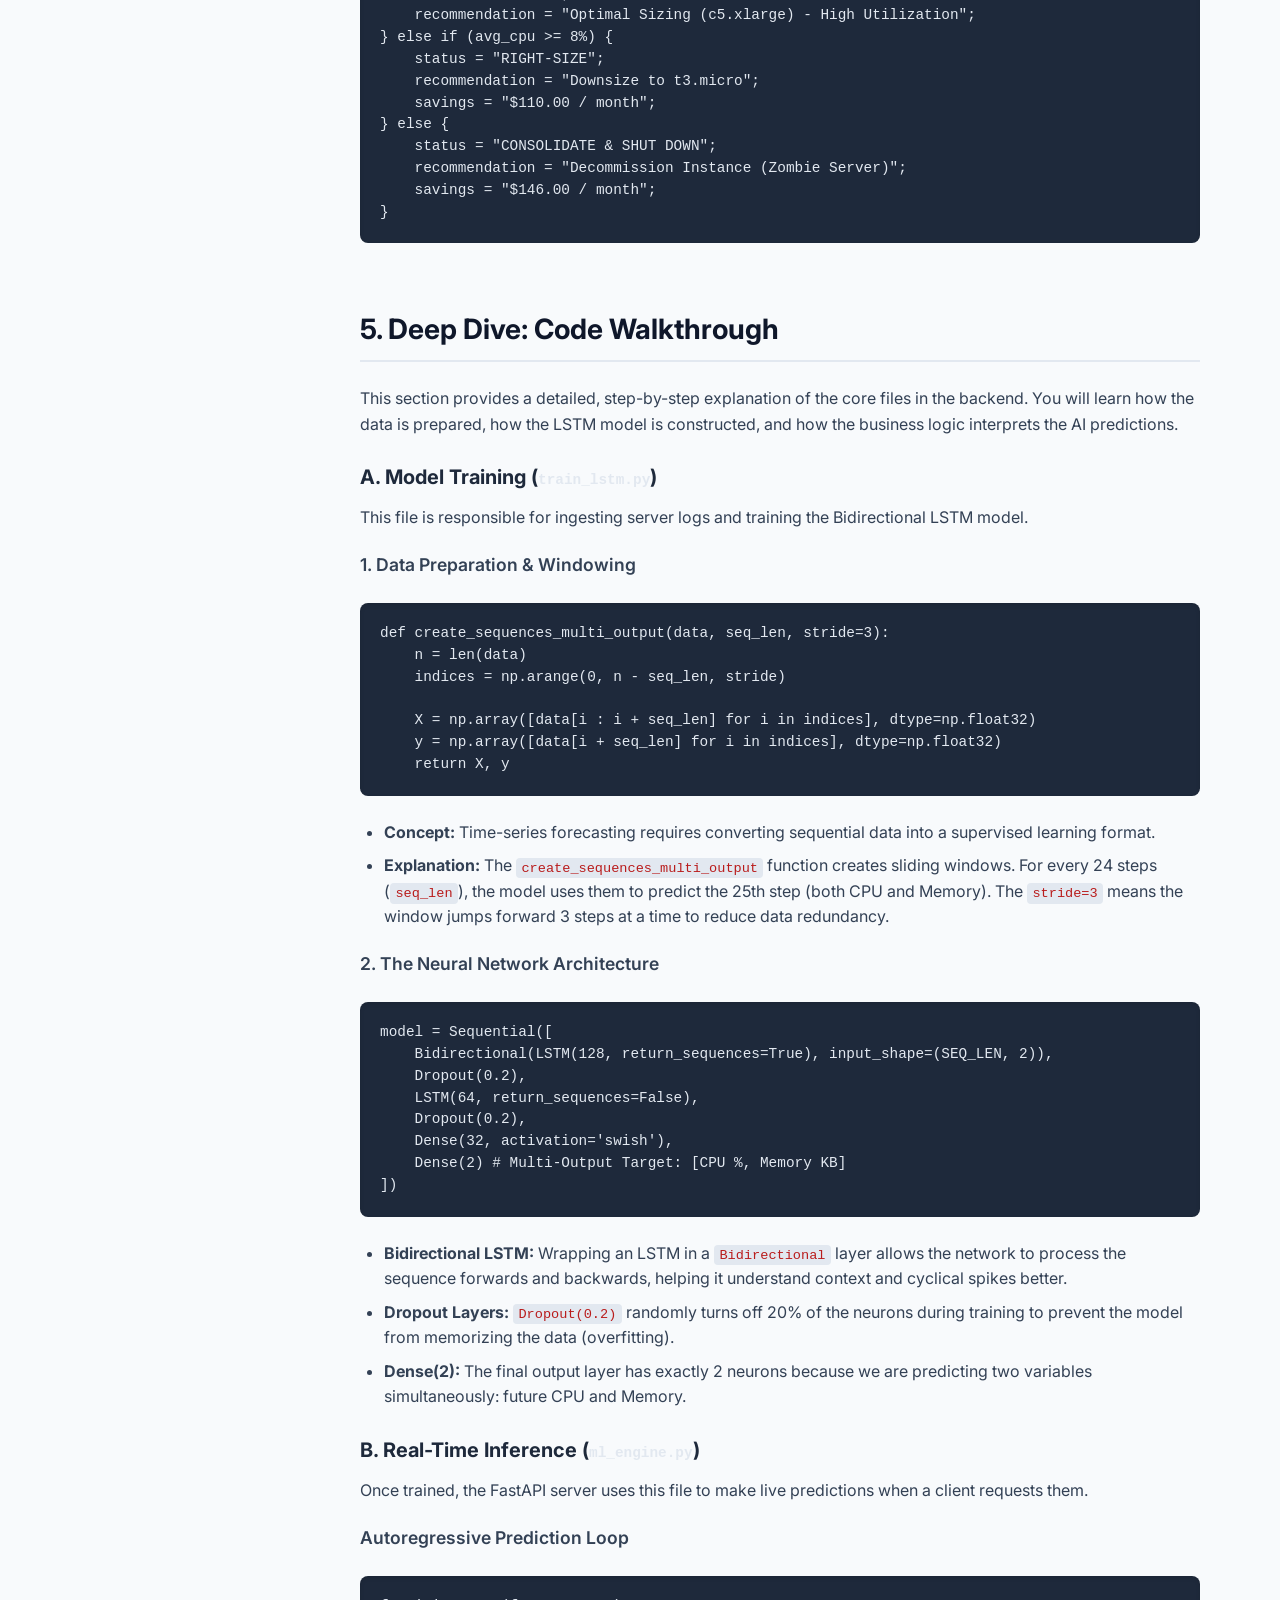
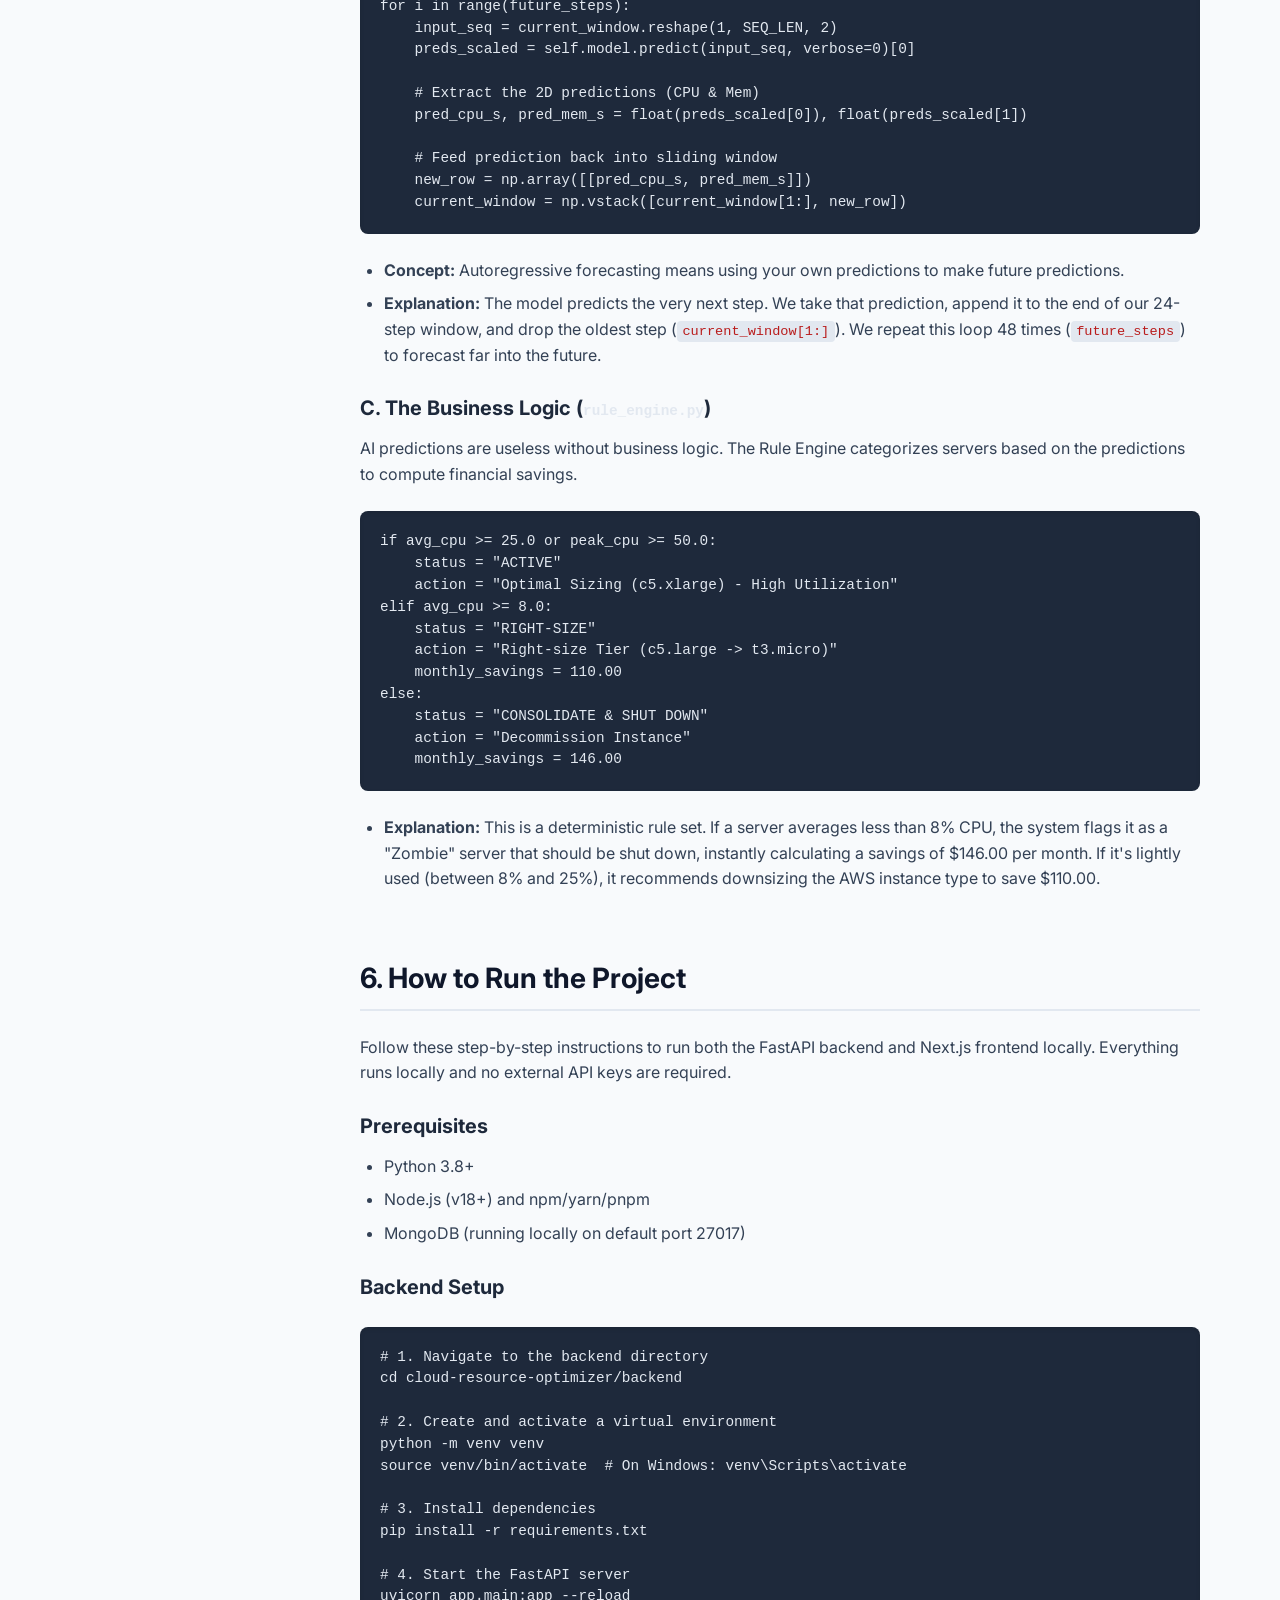
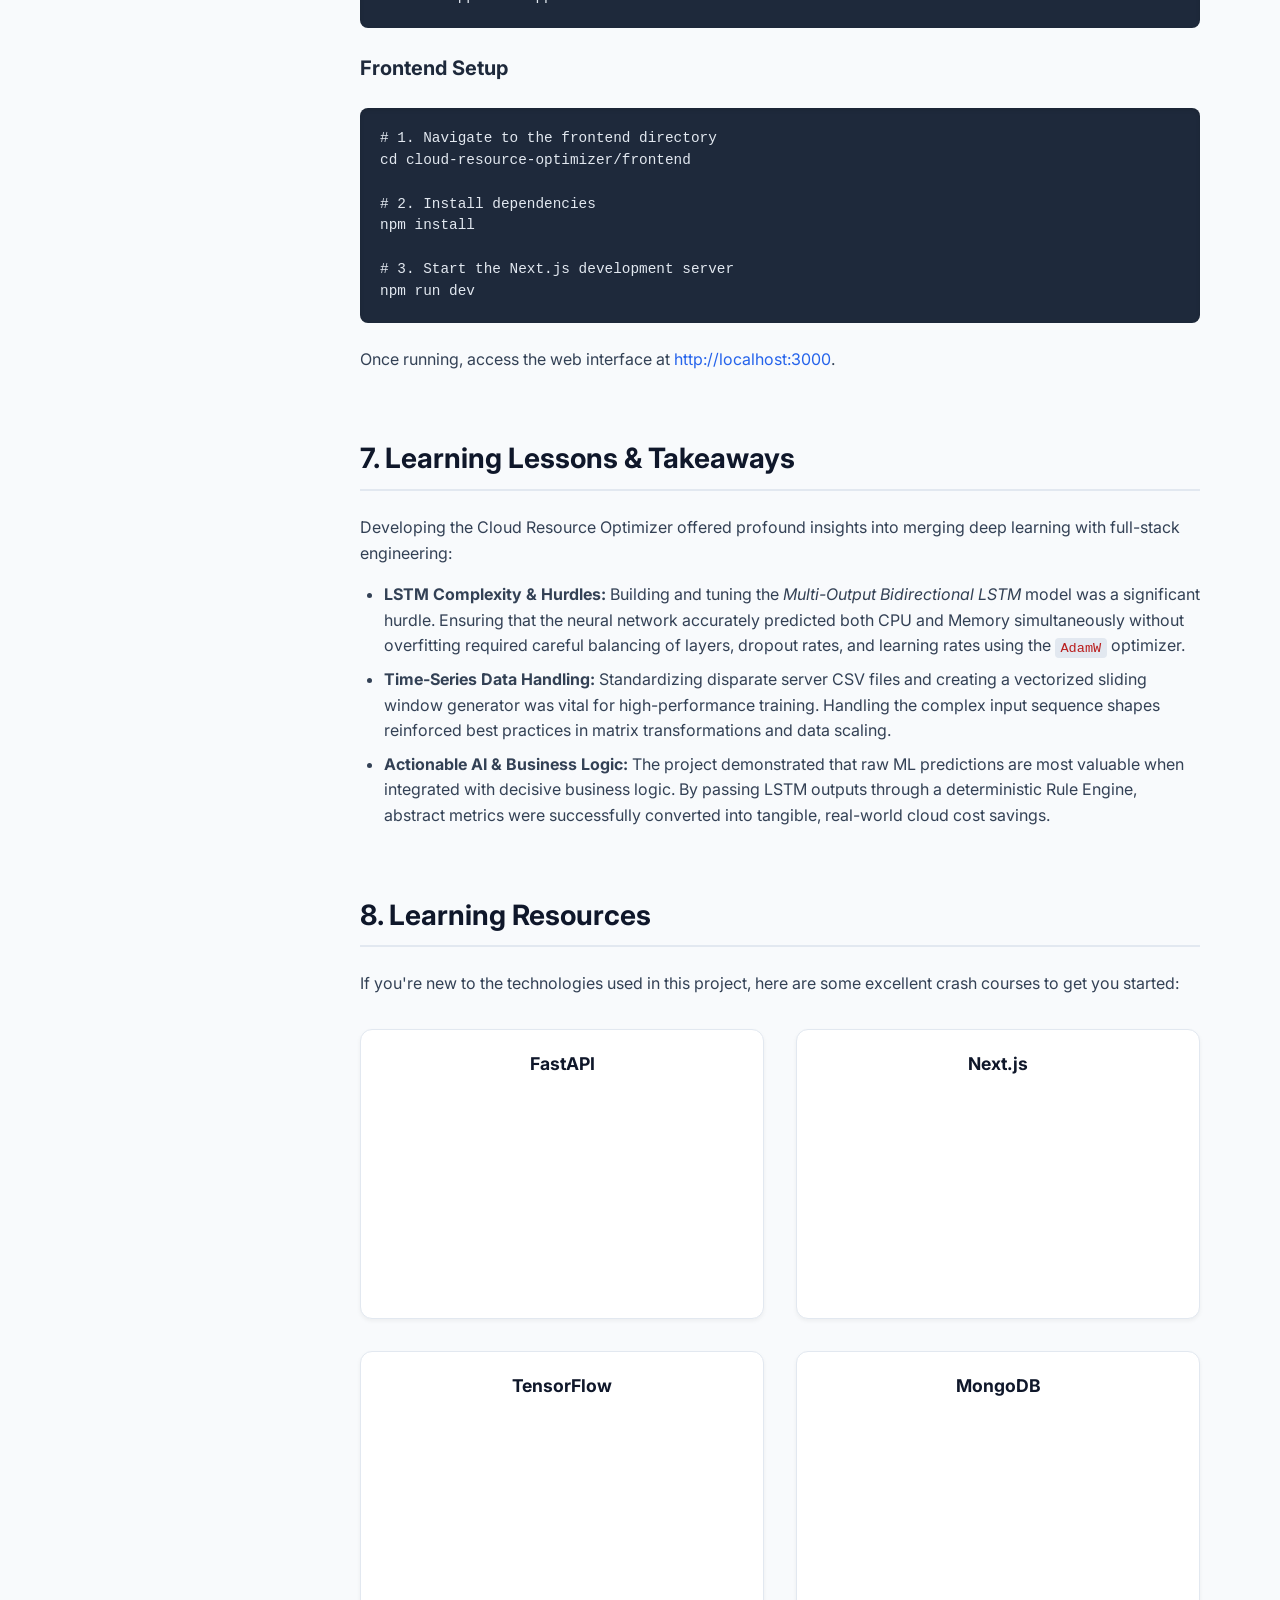
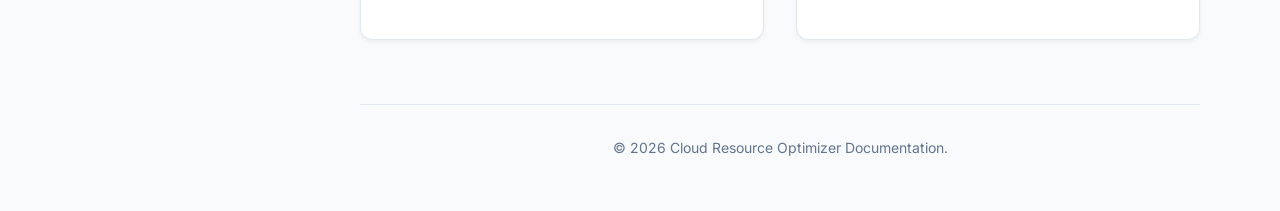
==== commit 002901e7: "second commit" ====
--- a/index.html
+++ b/index.html
@@ -137,6 +137,12 @@
                     </div>
                 </div>
 
+                <h3>Final System Architecture Diagram</h3>
+                <p>The diagram below showcases the end-to-end target architecture of the project, highlighting the <strong>Live Server Log Injecting Simulator</strong> feeding real-time metric streams into MongoDB, processed asynchronously by FastAPI, the Bidirectional LSTM Engine, and the Optimization Rule Engine:</p>
+                <div class="arch-diagram-container">
+                    <img src="architecture_diagram.jpg" alt="Cloud Resource Optimizer Final Architecture Diagram" class="arch-diagram-img">
+                </div>
+
                 <h3>Architecture & Algorithms</h3>
                 <p>The system operates through a streamlined data pipeline connecting the machine learning engine to a rule-based decision module.</p>
                 
--- a/styles.css
+++ b/styles.css
@@ -216,6 +216,25 @@
     padding: 0.2em 0.4em;
     border-radius: 0.25rem;
     font-size: 0.85em;
+}
+
+/* Architecture Diagram Image */
+.arch-diagram-container {
+    margin: 2rem 0;
+    text-align: center;
+    border: 1px solid var(--border-color);
+    border-radius: 0.75rem;
+    padding: 0.75rem;
+    background: #fff;
+    box-shadow: 0 4px 6px -1px rgba(0, 0, 0, 0.05);
+}
+
+.arch-diagram-img {
+    max-width: 100%;
+    height: auto;
+    border-radius: 0.5rem;
+    display: block;
+    margin: 0 auto;
 }
 
 /* Workflow Diagram */
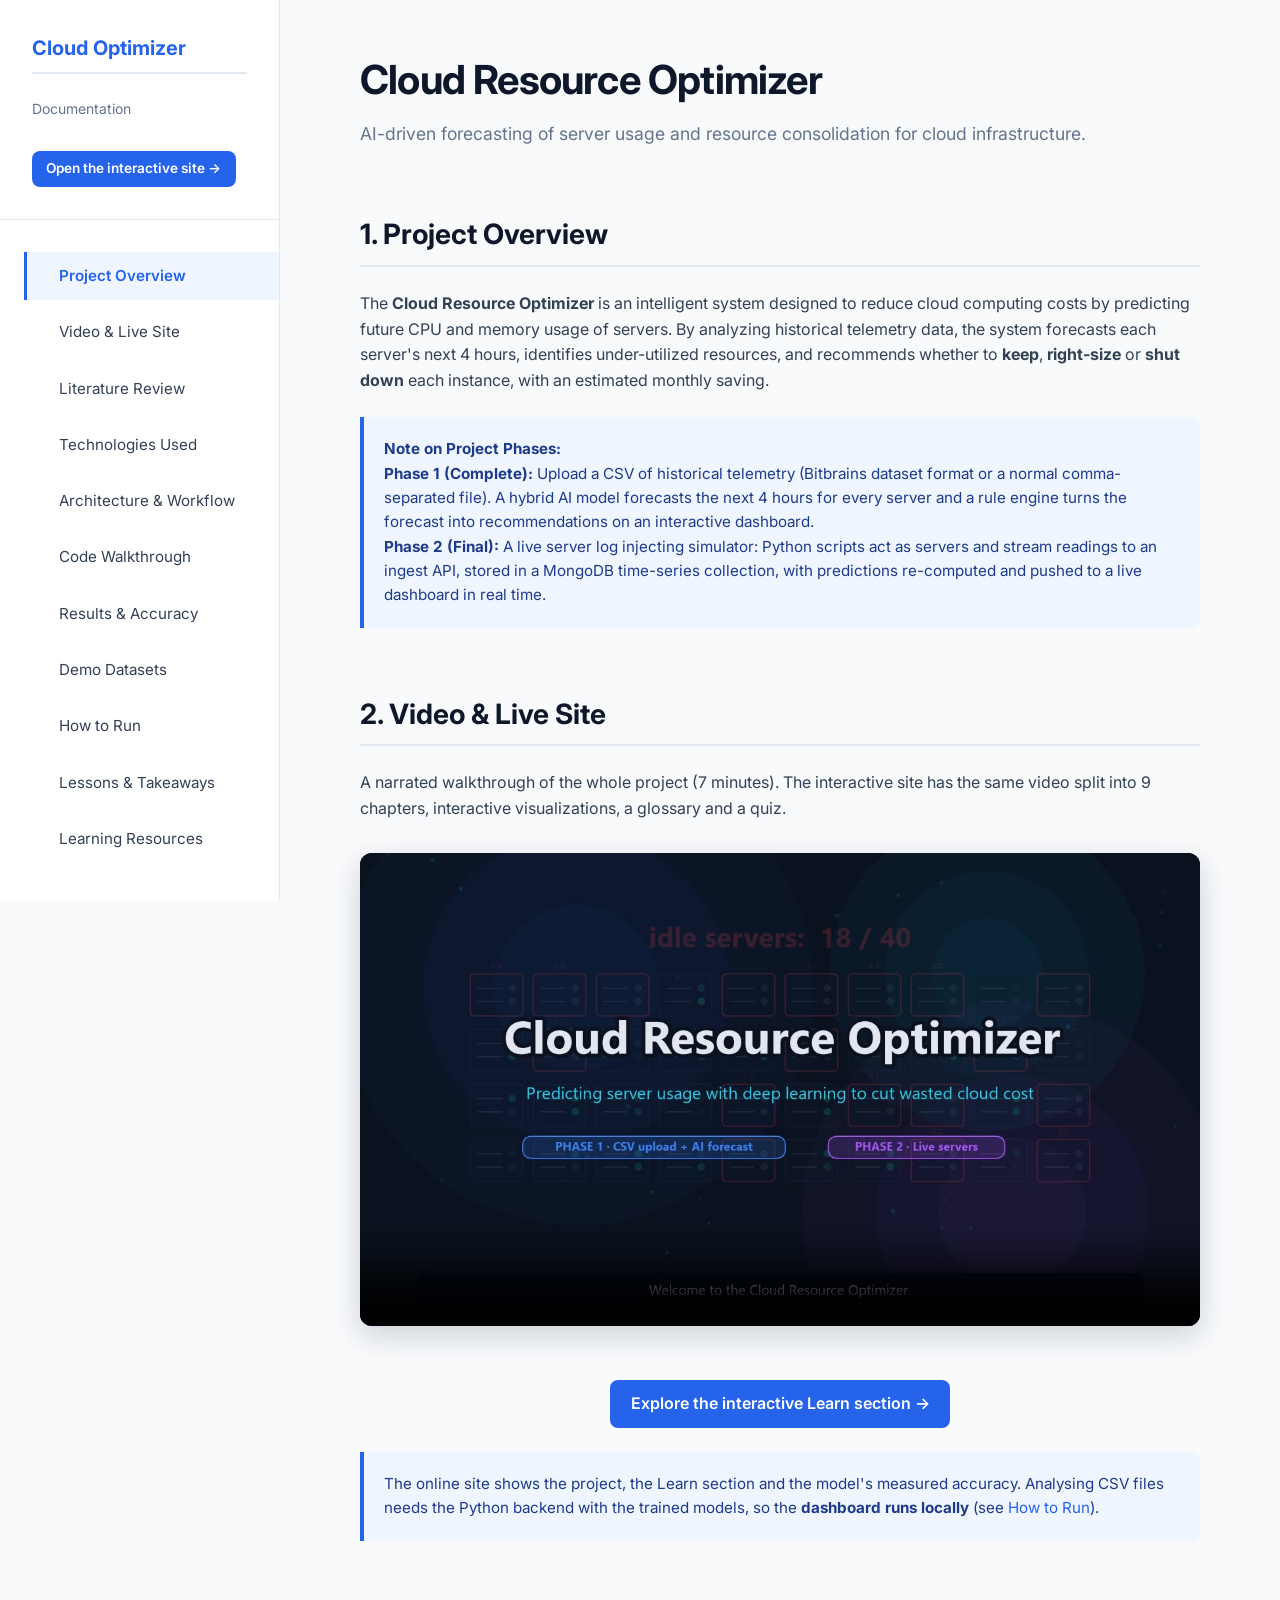
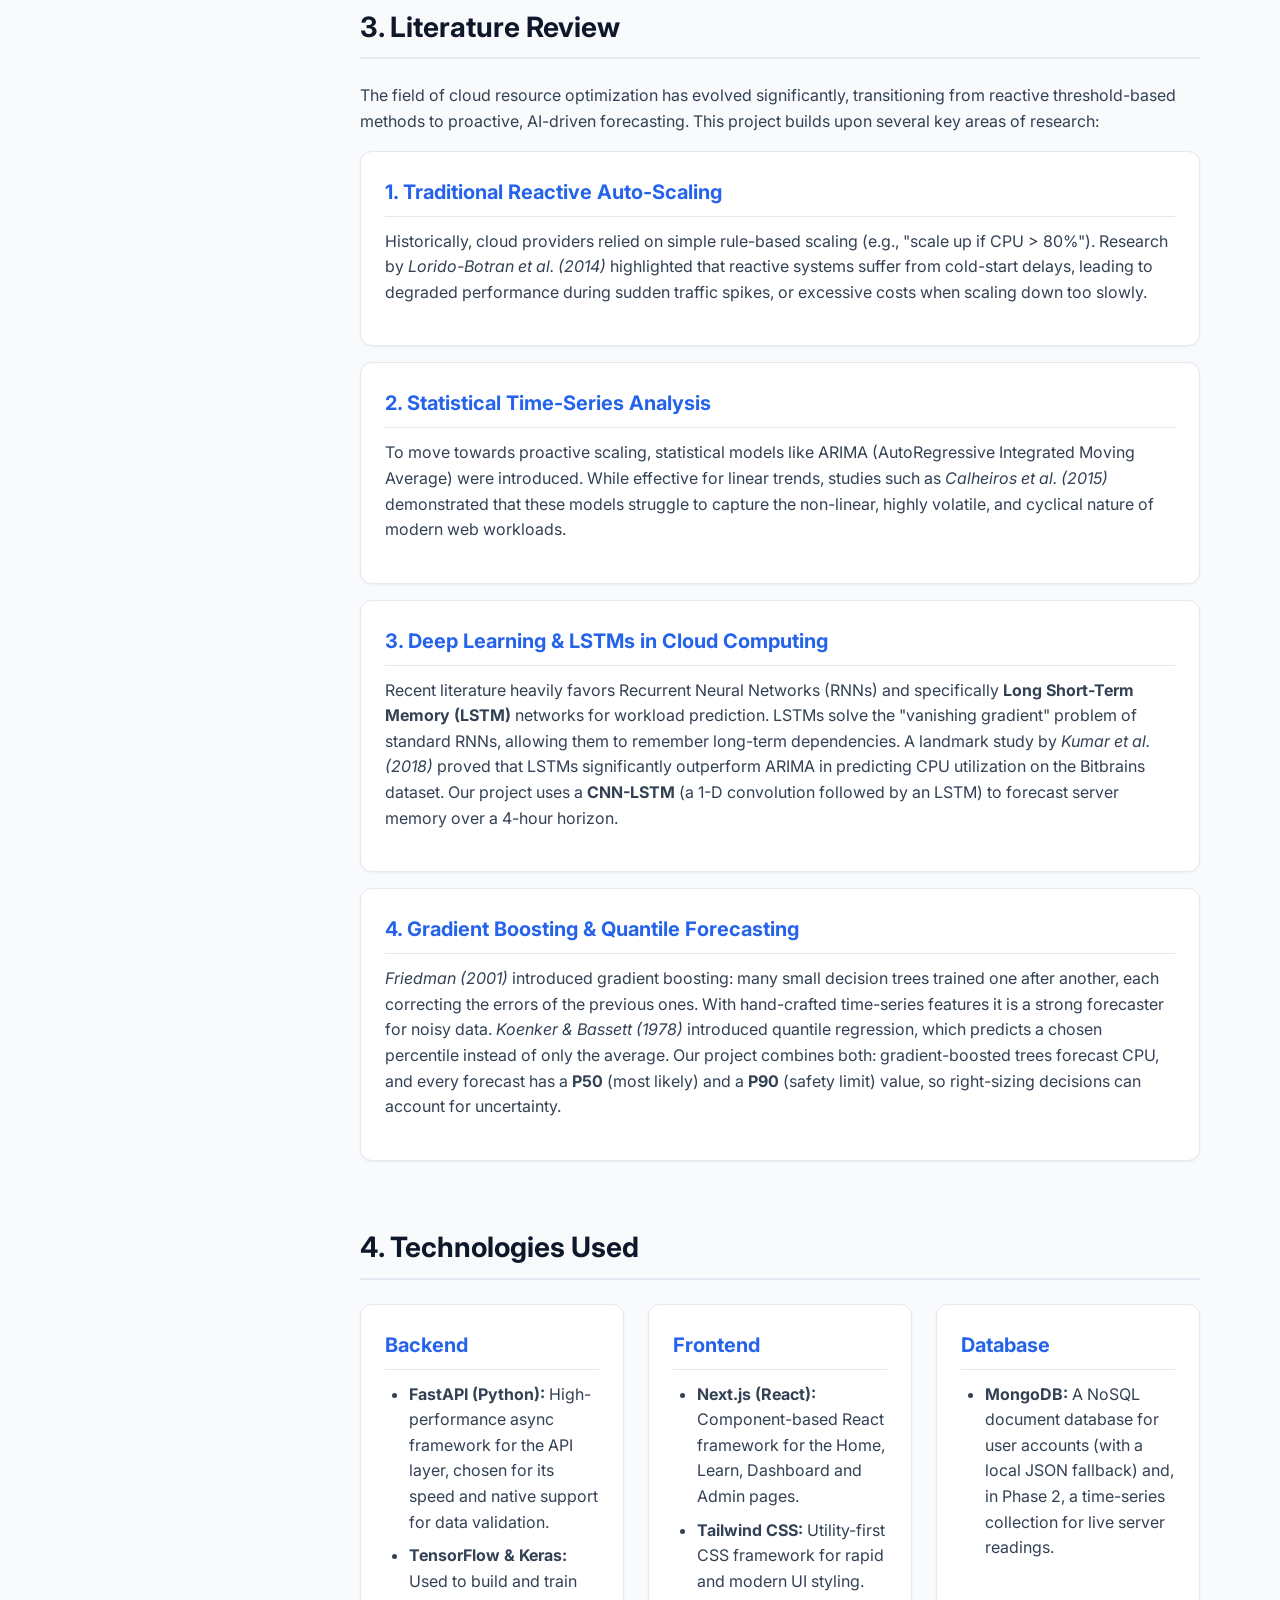
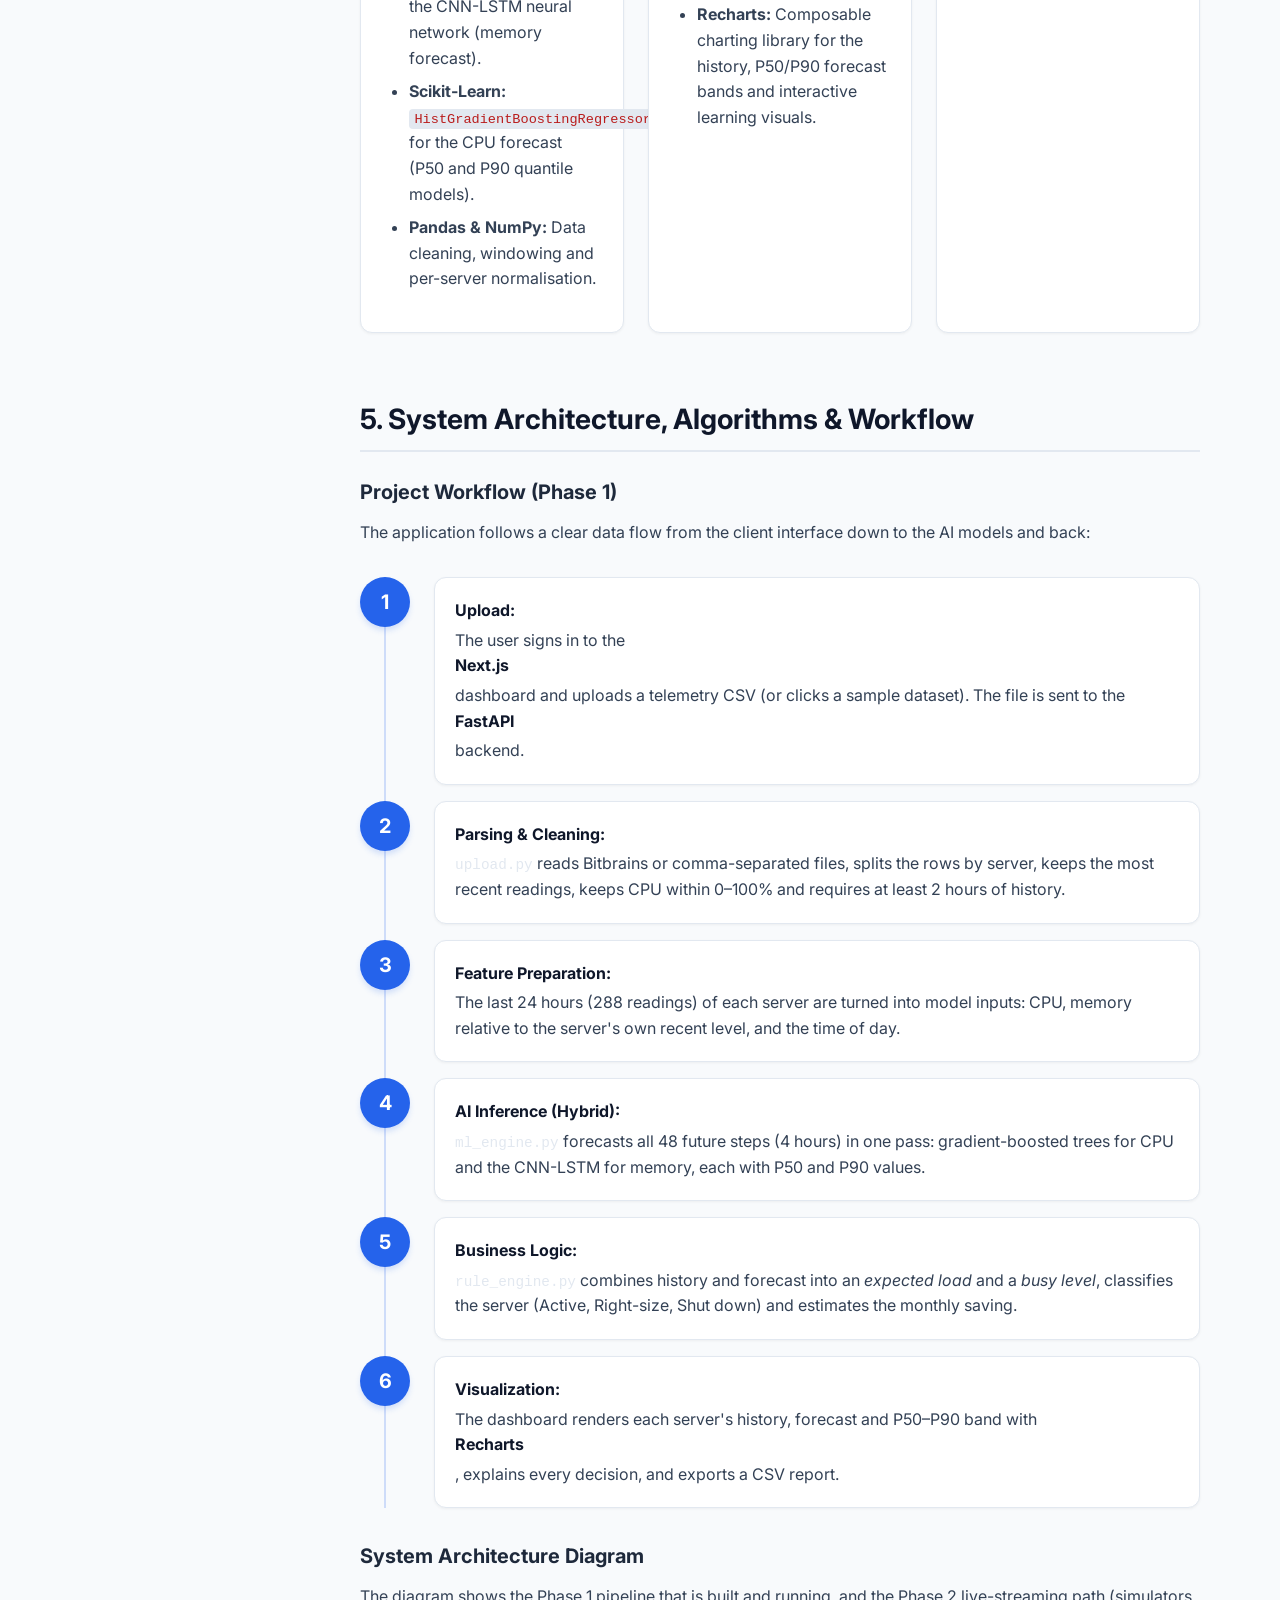
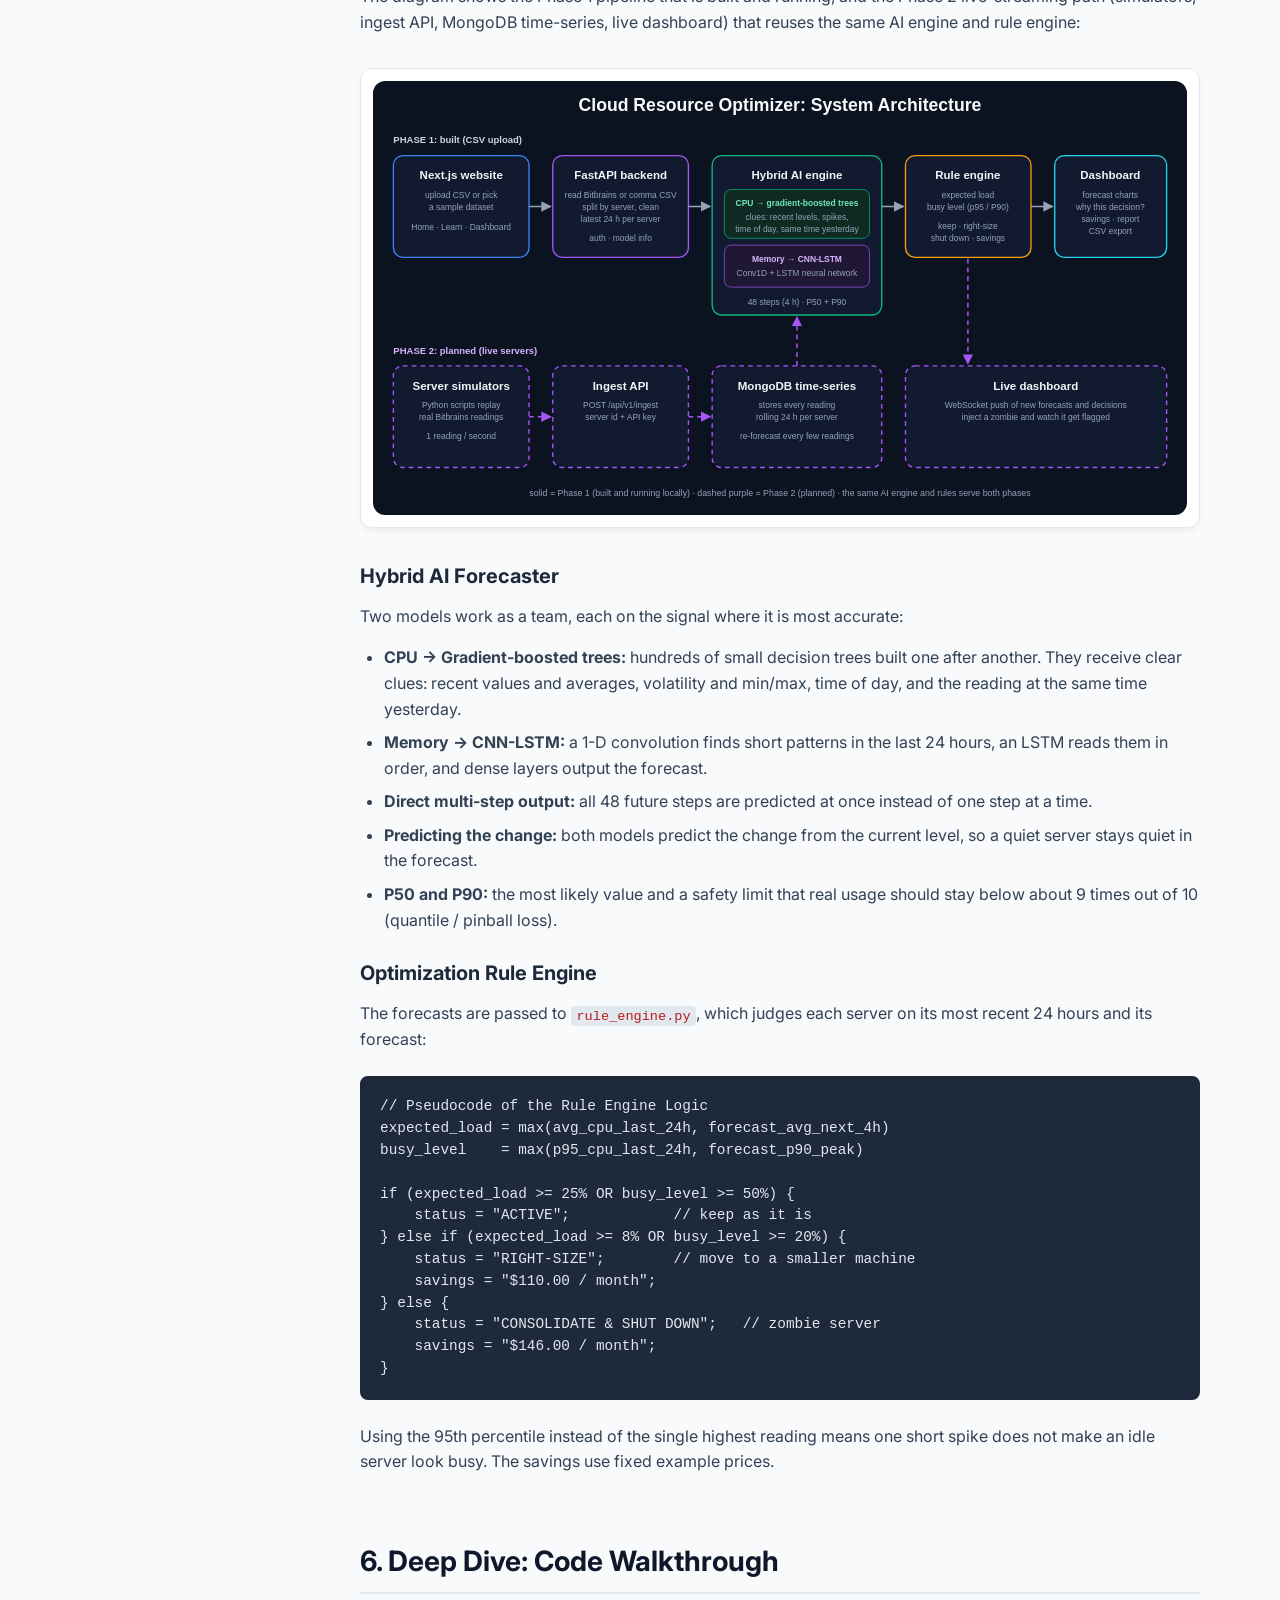
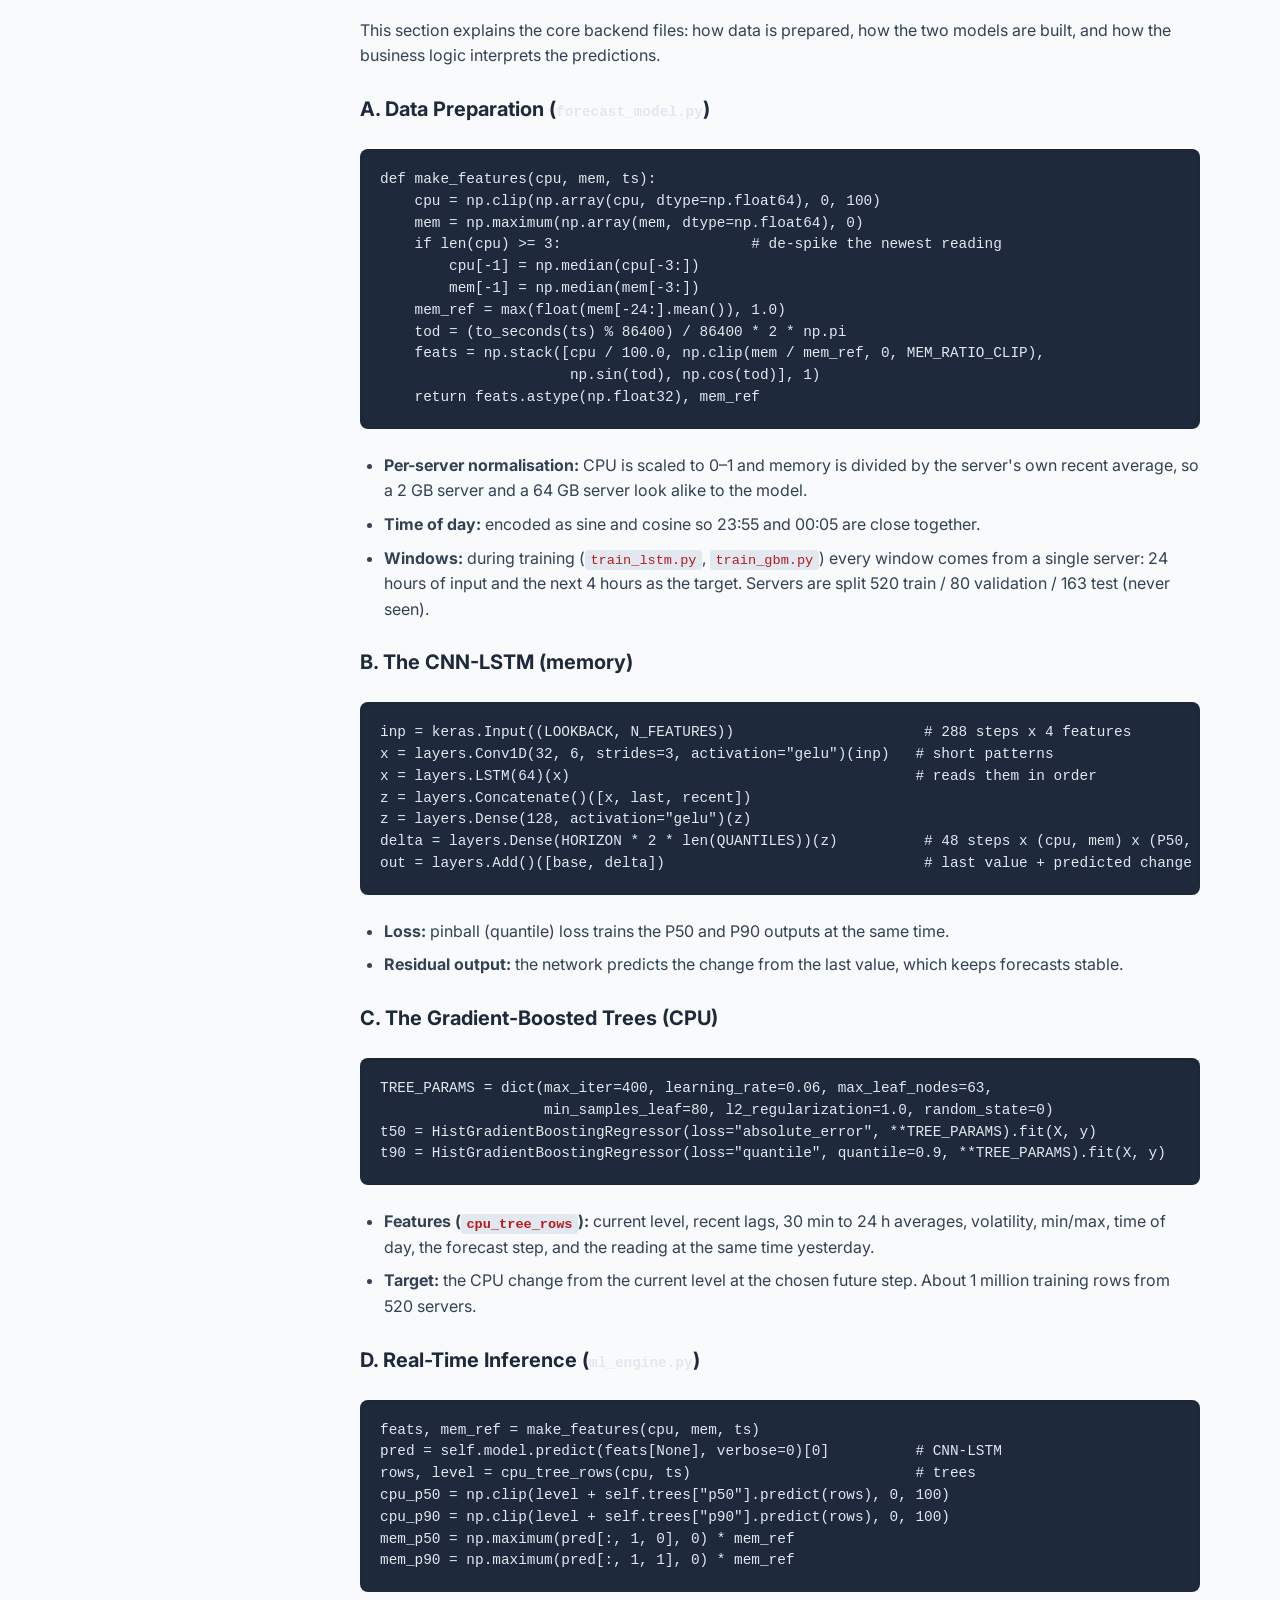
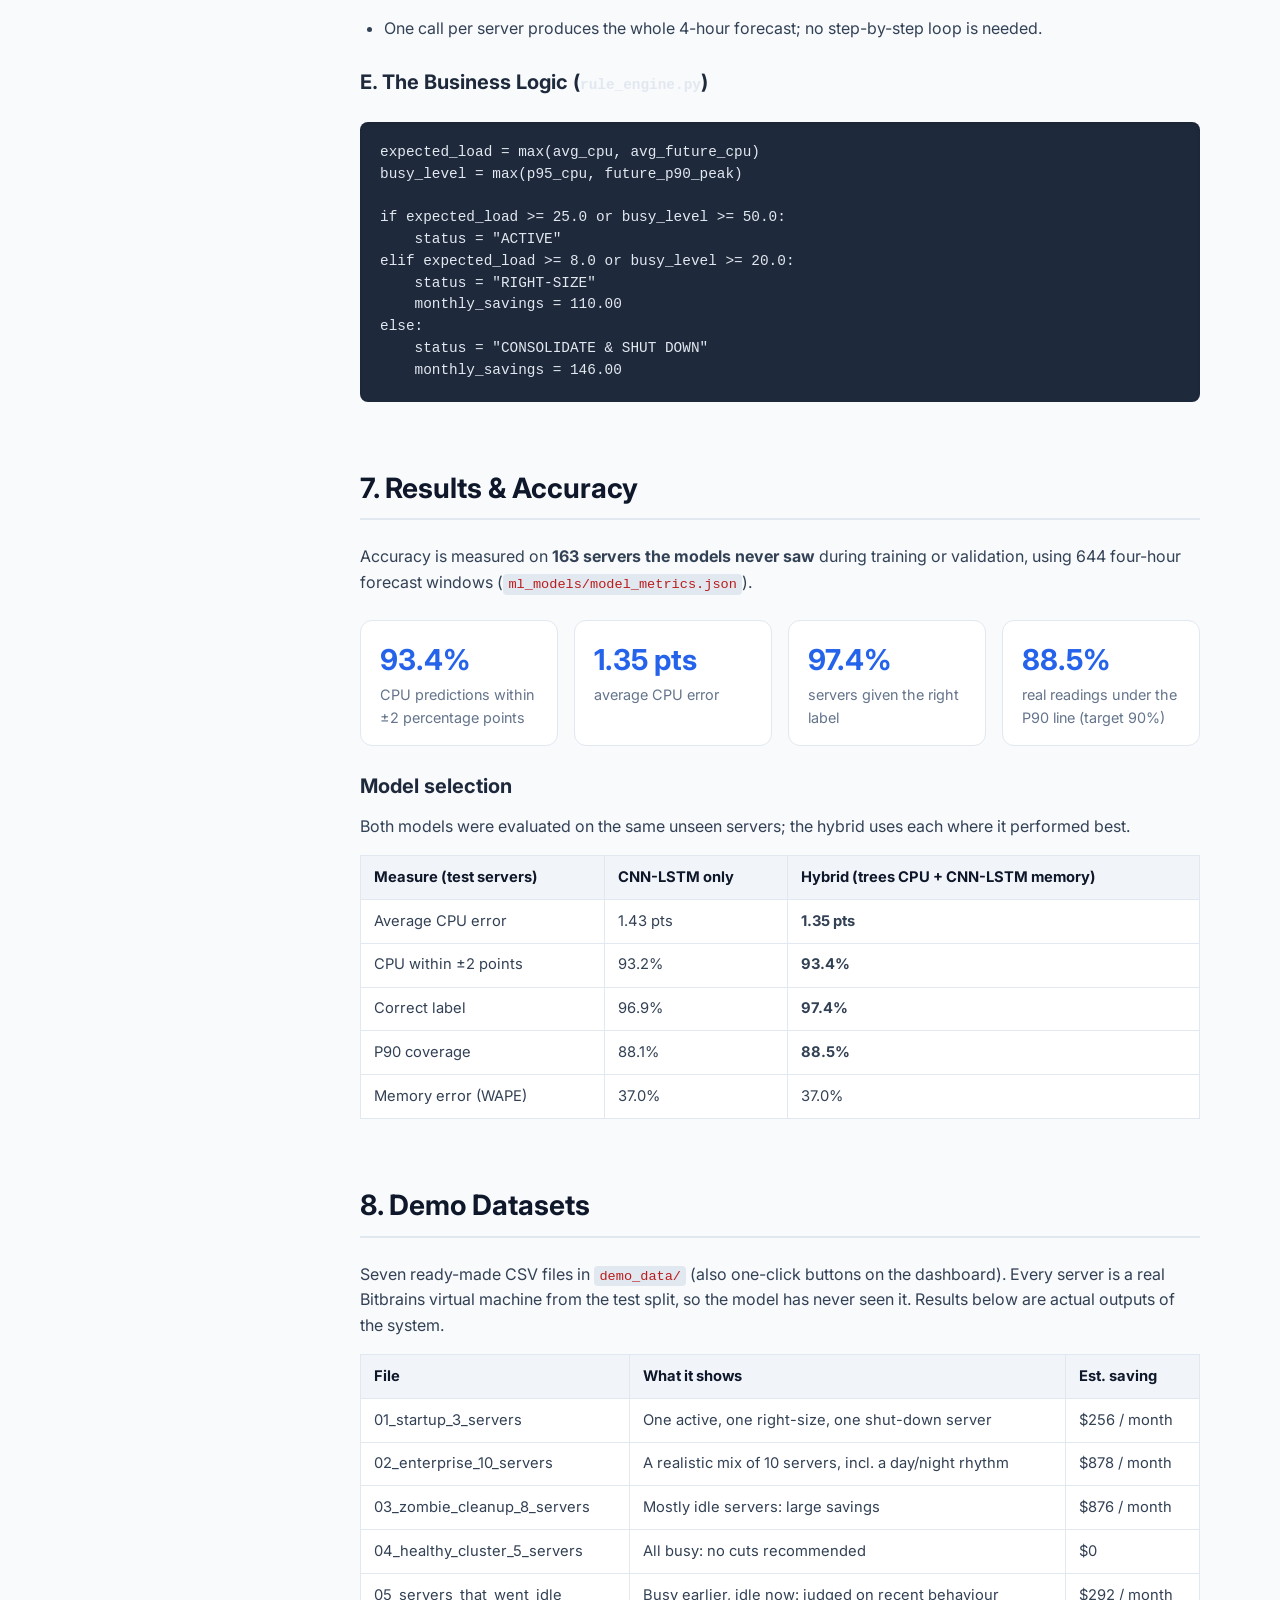
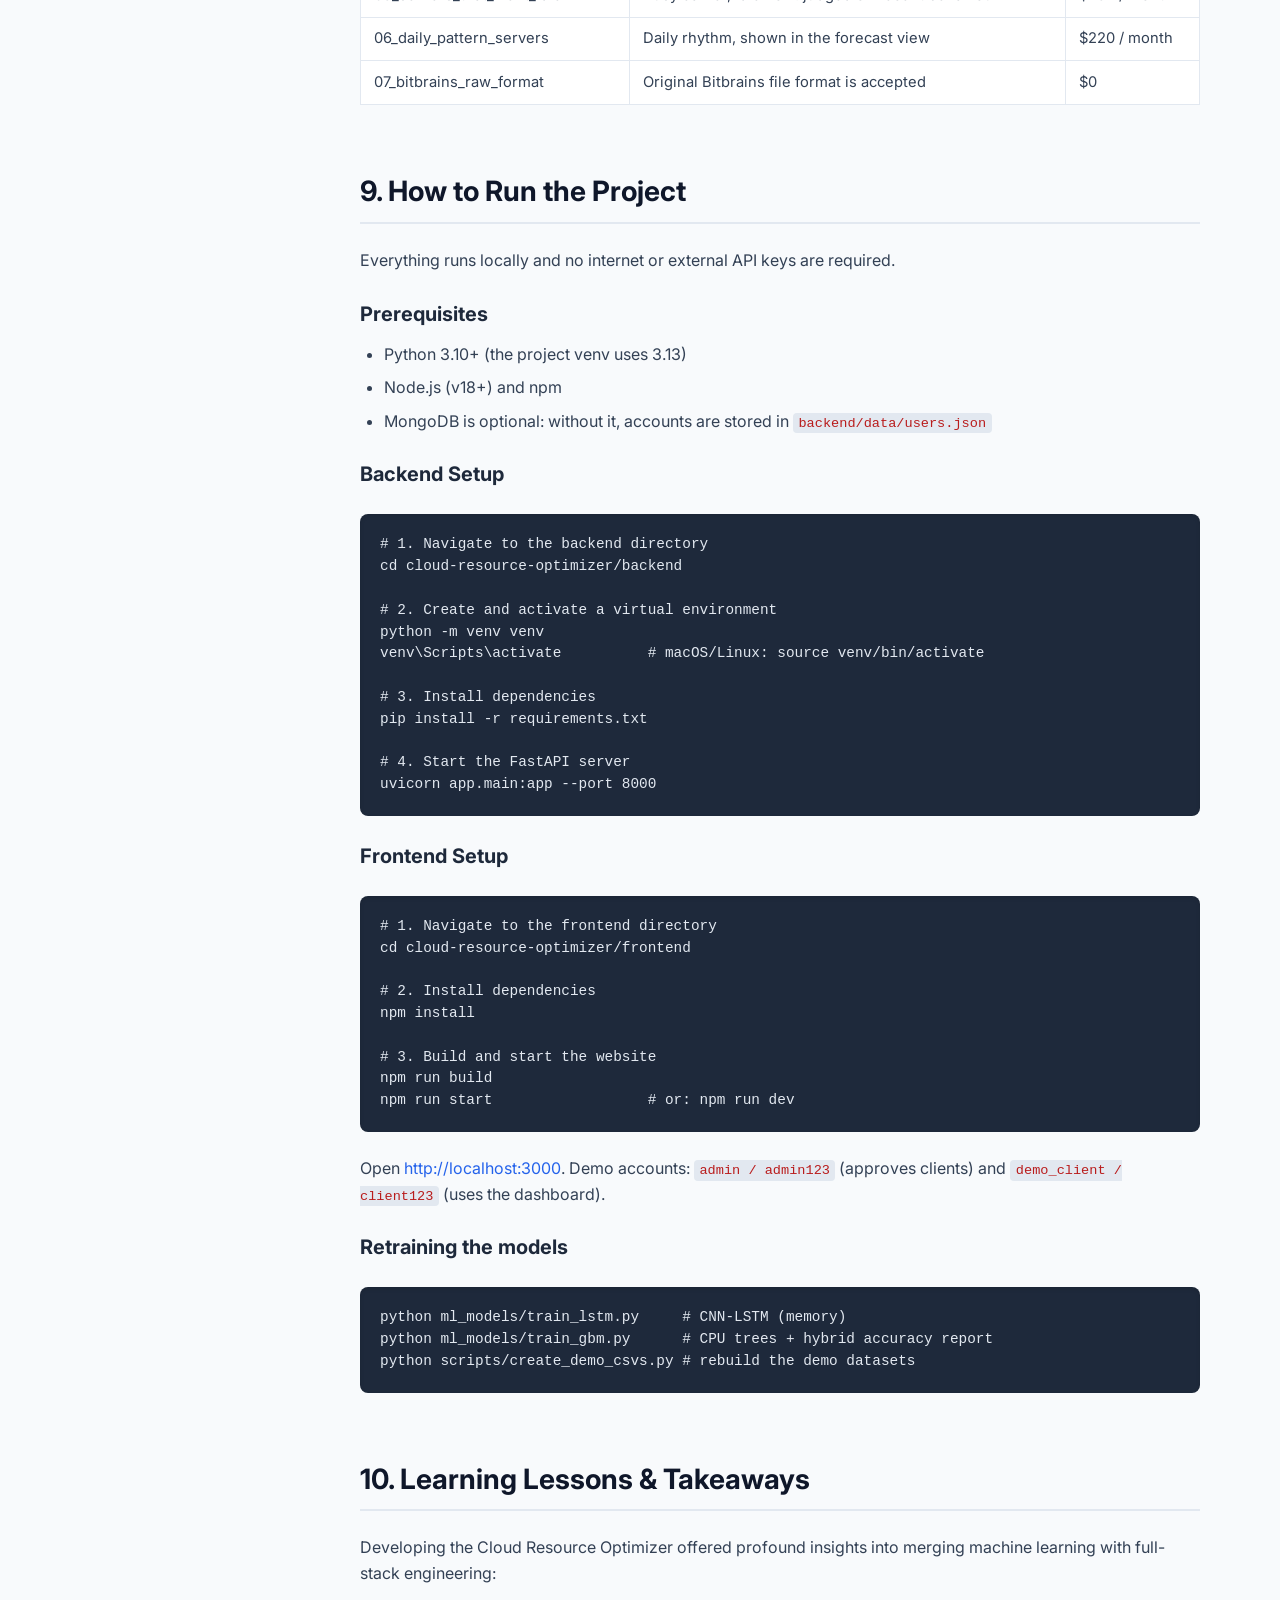
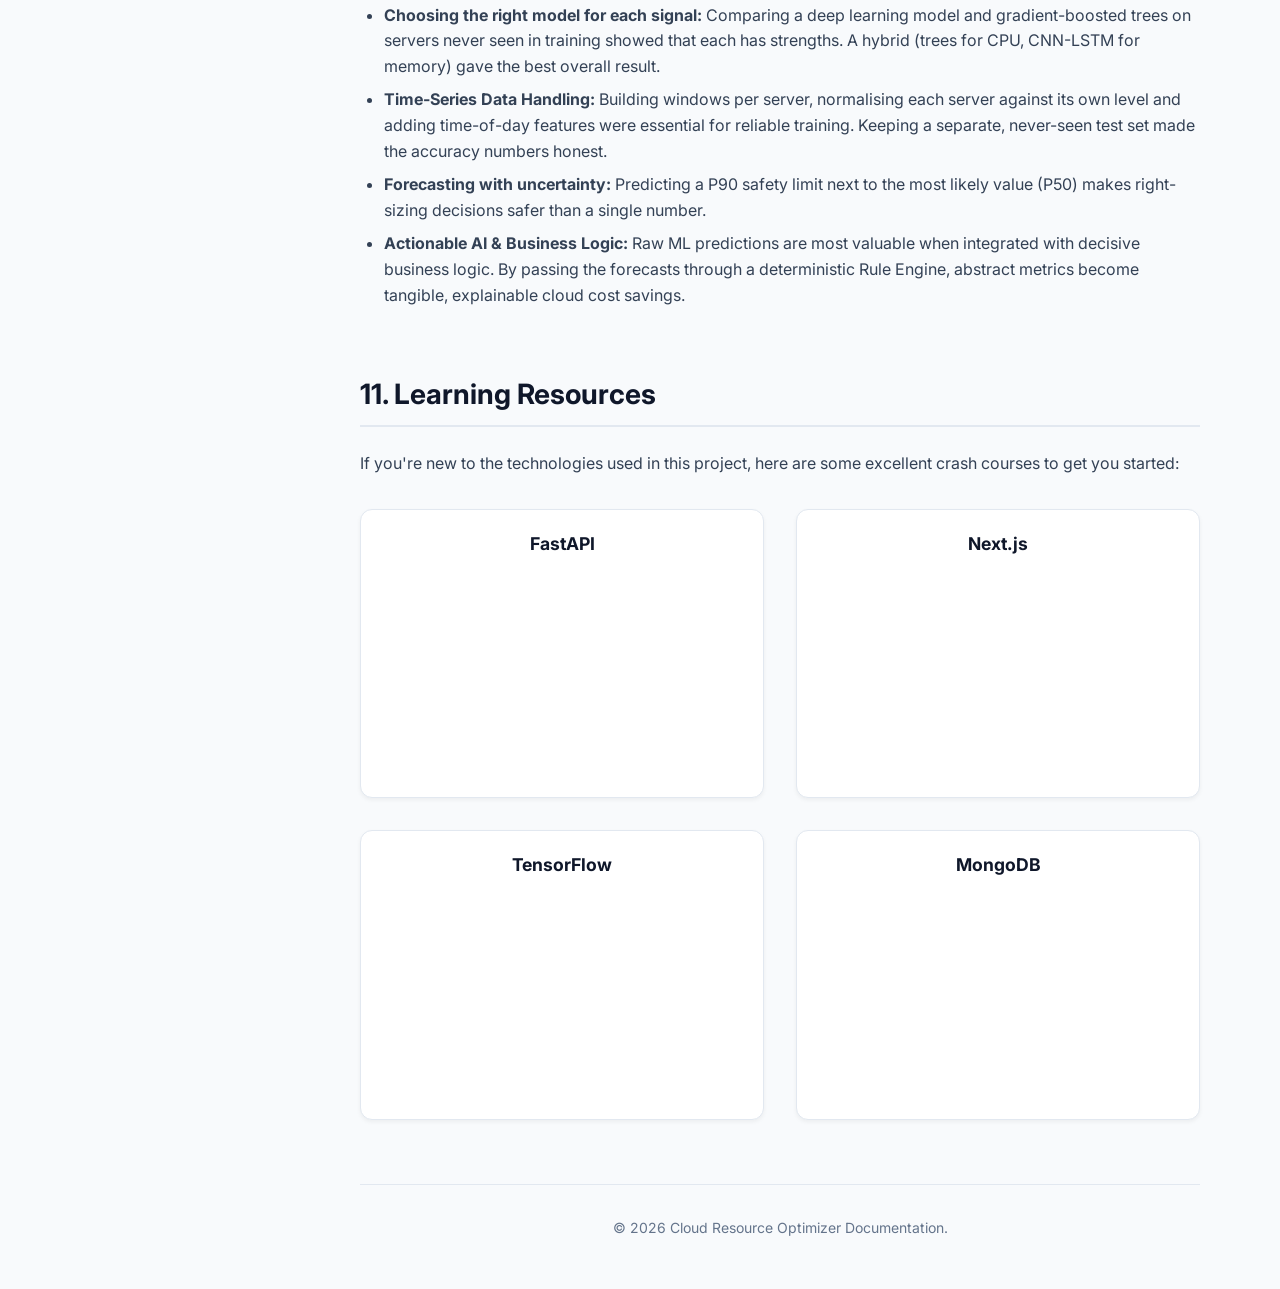
==== commit 84db2f34: "Update docs for hybrid model and publish interactive site under /app - Docs: hybrid AI forecaster (g" ====
--- a/index.html
+++ b/index.html
@@ -13,15 +13,19 @@
             <div class="logo">
                 <h2>Cloud Optimizer</h2>
                 <p>Documentation</p>
+                <a class="live-btn" href="app/">Open the interactive site &rarr;</a>
             </div>
             <ul class="nav-links">
                 <li><a href="#overview" class="active">Project Overview</a></li>
+                <li><a href="#watch">Video &amp; Live Site</a></li>
                 <li><a href="#literature">Literature Review</a></li>
                 <li><a href="#technologies">Technologies Used</a></li>
-                <li><a href="#architecture">Architecture & Workflow</a></li>
+                <li><a href="#architecture">Architecture &amp; Workflow</a></li>
                 <li><a href="#code-walkthrough">Code Walkthrough</a></li>
+                <li><a href="#results">Results &amp; Accuracy</a></li>
+                <li><a href="#demo-data">Demo Datasets</a></li>
                 <li><a href="#setup">How to Run</a></li>
-                <li><a href="#lessons">Lessons & Takeaways</a></li>
+                <li><a href="#lessons">Lessons &amp; Takeaways</a></li>
                 <li><a href="#resources">Learning Resources</a></li>
             </ul>
         </nav>
@@ -29,240 +33,298 @@
         <main class="content">
             <header>
                 <h1>Cloud Resource Optimizer</h1>
-                <p class="subtitle">AI-driven predictive scaling and resource consolidation for cloud infrastructure.</p>
+                <p class="subtitle">AI-driven forecasting of server usage and resource consolidation for cloud infrastructure.</p>
             </header>
 
             <section id="overview">
                 <h2>1. Project Overview</h2>
-                <p>The <strong>Cloud Resource Optimizer</strong> is an intelligent system designed to reduce cloud computing costs by predicting future CPU and memory usage of servers. By analyzing historical telemetry data, the system identifies underutilized resources, predicts future workloads, and recommends downsizing or decommissioning instances.</p>
+                <p>The <strong>Cloud Resource Optimizer</strong> is an intelligent system designed to reduce cloud computing costs by predicting future CPU and memory usage of servers. By analyzing historical telemetry data, the system forecasts each server's next 4 hours, identifies under-utilized resources, and recommends whether to <strong>keep</strong>, <strong>right-size</strong> or <strong>shut down</strong> each instance, with an estimated monthly saving.</p>
                 <div class="note">
-                    <strong>Note on Project Phases:</strong> 
+                    <strong>Note on Project Phases:</strong>
                     <br>
-                    <strong>Phase 1 (Current):</strong> The current build serves as a demo, predicting usage based on historical telemetry CSV datasets (Bitbrains dataset).
+                    <strong>Phase 1 (Complete):</strong> Upload a CSV of historical telemetry (Bitbrains dataset format or a normal comma-separated file). A hybrid AI model forecasts the next 4 hours for every server and a rule engine turns the forecast into recommendations on an interactive dashboard.
                     <br>
-                    <strong>Phase 2 (Final):</strong> The final project will implement a live server log injecting simulator, fetching and processing live client server logs for real-time predictions and visualizations.
-                </div>
+                    <strong>Phase 2 (Final):</strong> A live server log injecting simulator: Python scripts act as servers and stream readings to an ingest API, stored in a MongoDB time-series collection, with predictions re-computed and pushed to a live dashboard in real time.
+                </div>
+            </section>
+
+            <section id="watch">
+                <h2>2. Video &amp; Live Site</h2>
+                <p>A narrated walkthrough of the whole project (7 minutes). The interactive site has the same video split into 9 chapters, interactive visualizations, a glossary and a quiz.</p>
+                <div class="video-wrap">
+                    <video controls preload="metadata" poster="app/videos/full.jpg">
+                        <source src="app/videos/full.mp4" type="video/mp4">
+                    </video>
+                </div>
+                <p class="center"><a class="live-btn big" href="app/learn/">Explore the interactive Learn section &rarr;</a></p>
+                <div class="note">The online site shows the project, the Learn section and the model's measured accuracy. Analysing CSV files needs the Python backend with the trained models, so the <strong>dashboard runs locally</strong> (see <a href="#setup">How to Run</a>).</div>
             </section>
 
             <section id="literature">
-                <h2>2. Literature Review</h2>
+                <h2>3. Literature Review</h2>
                 <p>The field of cloud resource optimization has evolved significantly, transitioning from reactive threshold-based methods to proactive, AI-driven forecasting. This project builds upon several key areas of research:</p>
-                
+
                 <div class="tech-card" style="margin-bottom: 1rem;">
                     <h3>1. Traditional Reactive Auto-Scaling</h3>
                     <p>Historically, cloud providers relied on simple rule-based scaling (e.g., "scale up if CPU > 80%"). Research by <em>Lorido-Botran et al. (2014)</em> highlighted that reactive systems suffer from cold-start delays, leading to degraded performance during sudden traffic spikes, or excessive costs when scaling down too slowly.</p>
                 </div>
-                
+
                 <div class="tech-card" style="margin-bottom: 1rem;">
                     <h3>2. Statistical Time-Series Analysis</h3>
                     <p>To move towards proactive scaling, statistical models like ARIMA (AutoRegressive Integrated Moving Average) were introduced. While effective for linear trends, studies such as <em>Calheiros et al. (2015)</em> demonstrated that these models struggle to capture the non-linear, highly volatile, and cyclical nature of modern web workloads.</p>
                 </div>
-                
+
+                <div class="tech-card" style="margin-bottom: 1rem;">
+                    <h3>3. Deep Learning &amp; LSTMs in Cloud Computing</h3>
+                    <p>Recent literature heavily favors Recurrent Neural Networks (RNNs) and specifically <strong>Long Short-Term Memory (LSTM)</strong> networks for workload prediction. LSTMs solve the "vanishing gradient" problem of standard RNNs, allowing them to remember long-term dependencies. A landmark study by <em>Kumar et al. (2018)</em> proved that LSTMs significantly outperform ARIMA in predicting CPU utilization on the Bitbrains dataset. Our project uses a <strong>CNN-LSTM</strong> (a 1-D convolution followed by an LSTM) to forecast server memory over a 4-hour horizon.</p>
+                </div>
+
                 <div class="tech-card">
-                    <h3>3. Deep Learning & LSTMs in Cloud Computing</h3>
-                    <p>Recent literature heavily favors Recurrent Neural Networks (RNNs) and specifically <strong>Long Short-Term Memory (LSTM)</strong> networks for workload prediction. LSTMs solve the "vanishing gradient" problem of standard RNNs, allowing them to remember long-term dependencies. A landmark study by <em>Kumar et al. (2018)</em> proved that LSTMs significantly outperform ARIMA in predicting CPU utilization on the Bitbrains dataset. Our project extends this research by implementing a <strong>Bidirectional LSTM</strong> with a <strong>Multi-Output</strong> head to simultaneously forecast both CPU and Memory, bridging the gap between theoretical ML accuracy and practical business logic.</p>
+                    <h3>4. Gradient Boosting &amp; Quantile Forecasting</h3>
+                    <p><em>Friedman (2001)</em> introduced gradient boosting: many small decision trees trained one after another, each correcting the errors of the previous ones. With hand-crafted time-series features it is a strong forecaster for noisy data. <em>Koenker &amp; Bassett (1978)</em> introduced quantile regression, which predicts a chosen percentile instead of only the average. Our project combines both: gradient-boosted trees forecast CPU, and every forecast has a <strong>P50</strong> (most likely) and a <strong>P90</strong> (safety limit) value, so right-sizing decisions can account for uncertainty.</p>
                 </div>
             </section>
 
             <section id="technologies">
-                <h2>3. Technologies Used</h2>
+                <h2>4. Technologies Used</h2>
                 <div class="tech-grid">
                     <div class="tech-card">
                         <h3>Backend</h3>
                         <ul>
                             <li><strong>FastAPI (Python):</strong> High-performance async framework for the API layer, chosen for its speed and native support for data validation.</li>
-                            <li><strong>TensorFlow & Keras:</strong> Used to build and train the deep learning predictive models.</li>
-                            <li><strong>Pandas, NumPy, Scikit-Learn:</strong> Essential data processing, scaling (MinMaxScaler), and numerical analysis libraries.</li>
+                            <li><strong>TensorFlow &amp; Keras:</strong> Used to build and train the CNN-LSTM neural network (memory forecast).</li>
+                            <li><strong>Scikit-Learn:</strong> <code>HistGradientBoostingRegressor</code> for the CPU forecast (P50 and P90 quantile models).</li>
+                            <li><strong>Pandas &amp; NumPy:</strong> Data cleaning, windowing and per-server normalisation.</li>
                         </ul>
                     </div>
                     <div class="tech-card">
                         <h3>Frontend</h3>
                         <ul>
-                            <li><strong>Next.js (React):</strong> Server-side rendered React framework ensuring fast load times and a robust component architecture.</li>
+                            <li><strong>Next.js (React):</strong> Component-based React framework for the Home, Learn, Dashboard and Admin pages.</li>
                             <li><strong>Tailwind CSS:</strong> Utility-first CSS framework for rapid and modern UI styling.</li>
-                            <li><strong>Recharts:</strong> Composable charting library for rendering complex time-series forecast visualizations.</li>
+                            <li><strong>Recharts:</strong> Composable charting library for the history, P50/P90 forecast bands and interactive learning visuals.</li>
                         </ul>
                     </div>
                     <div class="tech-card">
                         <h3>Database</h3>
                         <ul>
-                            <li><strong>MongoDB:</strong> A NoSQL document database. Selected for its flexibility in handling unstructured or semi-structured telemetry data and server logs securely and efficiently.</li>
+                            <li><strong>MongoDB:</strong> A NoSQL document database for user accounts (with a local JSON fallback) and, in Phase 2, a time-series collection for live server readings.</li>
                         </ul>
                     </div>
                 </div>
             </section>
 
             <section id="architecture">
-                <h2>4. System Architecture, Algorithms & Workflow</h2>
-                
-                <h3>Project Workflow</h3>
-                <p>The application follows a seamless, real-time data flow from the client interface down to the AI model and back. Below is the step-by-step workflow of the system:</p>
-                
+                <h2>5. System Architecture, Algorithms &amp; Workflow</h2>
+
+                <h3>Project Workflow (Phase 1)</h3>
+                <p>The application follows a clear data flow from the client interface down to the AI models and back:</p>
+
                 <div class="workflow-diagram">
                     <div class="workflow-step">
                         <div class="step-number">1</div>
                         <div class="step-content">
-                            <strong>Data Ingestion & Storage:</strong> Server telemetry data (and eventually live logs via the Phase 2 simulator) is ingested and securely stored in <strong>MongoDB</strong>.
+                            <strong>Upload:</strong> The user signs in to the <strong>Next.js</strong> dashboard and uploads a telemetry CSV (or clicks a sample dataset). The file is sent to the <strong>FastAPI</strong> backend.
                         </div>
                     </div>
                     <div class="workflow-step">
                         <div class="step-number">2</div>
                         <div class="step-content">
-                            <strong>Client Request:</strong> The user accesses the <strong>Next.js</strong> dashboard, which makes an asynchronous REST API call to the <strong>FastAPI</strong> backend.
+                            <strong>Parsing &amp; Cleaning:</strong> <code>upload.py</code> reads Bitbrains or comma-separated files, splits the rows by server, keeps the most recent readings, keeps CPU within 0&ndash;100% and requires at least 2 hours of history.
                         </div>
                     </div>
                     <div class="workflow-step">
                         <div class="step-number">3</div>
                         <div class="step-content">
-                            <strong>Data Preprocessing:</strong> FastAPI fetches the last 24 historical data points from MongoDB, and scales the features using the saved <code>MinMaxScaler</code>.
+                            <strong>Feature Preparation:</strong> The last 24 hours (288 readings) of each server are turned into model inputs: CPU, memory relative to the server's own recent level, and the time of day.
                         </div>
                     </div>
                     <div class="workflow-step">
                         <div class="step-number">4</div>
                         <div class="step-content">
-                            <strong>AI Inference (LSTM):</strong> The <code>ml_engine.py</code> runs an autoregressive loop on the Bidirectional LSTM model, generating 48 future time steps for both CPU and Memory.
+                            <strong>AI Inference (Hybrid):</strong> <code>ml_engine.py</code> forecasts all 48 future steps (4 hours) in one pass: gradient-boosted trees for CPU and the CNN-LSTM for memory, each with P50 and P90 values.
                         </div>
                     </div>
                     <div class="workflow-step">
                         <div class="step-number">5</div>
                         <div class="step-content">
-                            <strong>Business Logic:</strong> The <code>rule_engine.py</code> analyzes the predictions, categorizes the server (Active, Right-size, Zombie), and calculates exact USD savings.
+                            <strong>Business Logic:</strong> <code>rule_engine.py</code> combines history and forecast into an <em>expected load</em> and a <em>busy level</em>, classifies the server (Active, Right-size, Shut down) and estimates the monthly saving.
                         </div>
                     </div>
                     <div class="workflow-step">
                         <div class="step-number">6</div>
                         <div class="step-content">
-                            <strong>Visualization:</strong> The Next.js frontend receives the JSON response and dynamically renders the interactive charts using <strong>Recharts</strong>.
-                        </div>
-                    </div>
-                </div>
-
-                <h3>Final System Architecture Diagram</h3>
-                <p>The diagram below showcases the end-to-end target architecture of the project, highlighting the <strong>Live Server Log Injecting Simulator</strong> feeding real-time metric streams into MongoDB, processed asynchronously by FastAPI, the Bidirectional LSTM Engine, and the Optimization Rule Engine:</p>
+                            <strong>Visualization:</strong> The dashboard renders each server's history, forecast and P50&ndash;P90 band with <strong>Recharts</strong>, explains every decision, and exports a CSV report.
+                        </div>
+                    </div>
+                </div>
+
+                <h3>System Architecture Diagram</h3>
+                <p>The diagram shows the Phase 1 pipeline that is built and running, and the Phase 2 live-streaming path (simulators, ingest API, MongoDB time-series, live dashboard) that reuses the same AI engine and rule engine:</p>
                 <div class="arch-diagram-container">
-                    <img src="architecture_diagram.jpg" alt="Cloud Resource Optimizer Final Architecture Diagram" class="arch-diagram-img">
-                </div>
-
-                <h3>Architecture & Algorithms</h3>
-                <p>The system operates through a streamlined data pipeline connecting the machine learning engine to a rule-based decision module.</p>
-                
-                <h3>Multi-Output Bidirectional LSTM</h3>
-                <p>The core intelligence is powered by a <strong>Bidirectional Stacked LSTM (Long Short-Term Memory)</strong> neural network. Instead of analyzing time sequentially, a bidirectional LSTM analyzes the data in both directions (past to future and future to past), capturing complex cyclical patterns in server workloads.</p>
-                <ul>
-                    <li><strong>Inputs:</strong> The model ingests a sliding window of the last 24 timesteps of CPU percentage and Memory (KB).</li>
-                    <li><strong>Outputs:</strong> It utilizes a multi-output architecture to simultaneously predict future steps for both CPU and Memory.</li>
-                    <li><strong>Residual Wave Processing:</strong> A high-frequency residual wave offset is applied to predictions to accurately simulate micro-variances seen in real server environments.</li>
+                    <img src="architecture_diagram.svg" alt="Cloud Resource Optimizer system architecture diagram" class="arch-diagram-img">
+                </div>
+
+                <h3>Hybrid AI Forecaster</h3>
+                <p>Two models work as a team, each on the signal where it is most accurate:</p>
+                <ul>
+                    <li><strong>CPU &rarr; Gradient-boosted trees:</strong> hundreds of small decision trees built one after another. They receive clear clues: recent values and averages, volatility and min/max, time of day, and the reading at the same time yesterday.</li>
+                    <li><strong>Memory &rarr; CNN-LSTM:</strong> a 1-D convolution finds short patterns in the last 24 hours, an LSTM reads them in order, and dense layers output the forecast.</li>
+                    <li><strong>Direct multi-step output:</strong> all 48 future steps are predicted at once instead of one step at a time.</li>
+                    <li><strong>Predicting the change:</strong> both models predict the change from the current level, so a quiet server stays quiet in the forecast.</li>
+                    <li><strong>P50 and P90:</strong> the most likely value and a safety limit that real usage should stay below about 9 times out of 10 (quantile / pinball loss).</li>
                 </ul>
 
                 <h3>Optimization Rule Engine</h3>
-                <p>Predictions generated by the ML model are passed to the <code>rule_engine.py</code>, which categorizes instances to compute monthly cost savings:</p>
+                <p>The forecasts are passed to <code>rule_engine.py</code>, which judges each server on its most recent 24 hours and its forecast:</p>
                 <div class="code-block">
                     <pre><code>// Pseudocode of the Rule Engine Logic
-if (avg_cpu >= 25% OR peak_cpu >= 50%) {
-    status = "ACTIVE";
-    recommendation = "Optimal Sizing (c5.xlarge) - High Utilization";
-} else if (avg_cpu >= 8%) {
-    status = "RIGHT-SIZE";
-    recommendation = "Downsize to t3.micro";
+expected_load = max(avg_cpu_last_24h, forecast_avg_next_4h)
+busy_level    = max(p95_cpu_last_24h, forecast_p90_peak)
+
+if (expected_load >= 25% OR busy_level >= 50%) {
+    status = "ACTIVE";            // keep as it is
+} else if (expected_load >= 8% OR busy_level >= 20%) {
+    status = "RIGHT-SIZE";        // move to a smaller machine
     savings = "$110.00 / month";
 } else {
-    status = "CONSOLIDATE & SHUT DOWN";
-    recommendation = "Decommission Instance (Zombie Server)";
+    status = "CONSOLIDATE & SHUT DOWN";   // zombie server
     savings = "$146.00 / month";
 }</code></pre>
                 </div>
+                <p>Using the 95th percentile instead of the single highest reading means one short spike does not make an idle server look busy. The savings use fixed example prices.</p>
             </section>
 
             <section id="code-walkthrough">
-                <h2>5. Deep Dive: Code Walkthrough</h2>
-                <p>This section provides a detailed, step-by-step explanation of the core files in the backend. You will learn how the data is prepared, how the LSTM model is constructed, and how the business logic interprets the AI predictions.</p>
-
-                <h3>A. Model Training (<code>train_lstm.py</code>)</h3>
-                <p>This file is responsible for ingesting server logs and training the Bidirectional LSTM model.</p>
-                
-                <h4>1. Data Preparation & Windowing</h4>
-                <div class="code-block">
-                    <pre><code>def create_sequences_multi_output(data, seq_len, stride=3):
-    n = len(data)
-    indices = np.arange(0, n - seq_len, stride)
-    
-    X = np.array([data[i : i + seq_len] for i in indices], dtype=np.float32)
-    y = np.array([data[i + seq_len] for i in indices], dtype=np.float32) 
-    return X, y</code></pre>
-                </div>
-                <ul>
-                    <li><strong>Concept:</strong> Time-series forecasting requires converting sequential data into a supervised learning format.</li>
-                    <li><strong>Explanation:</strong> The <code>create_sequences_multi_output</code> function creates sliding windows. For every 24 steps (<code>seq_len</code>), the model uses them to predict the 25th step (both CPU and Memory). The <code>stride=3</code> means the window jumps forward 3 steps at a time to reduce data redundancy.</li>
-                </ul>
-
-                <h4>2. The Neural Network Architecture</h4>
-                <div class="code-block">
-                    <pre><code>model = Sequential([
-    Bidirectional(LSTM(128, return_sequences=True), input_shape=(SEQ_LEN, 2)),
-    Dropout(0.2),
-    LSTM(64, return_sequences=False),
-    Dropout(0.2),
-    Dense(32, activation='swish'),
-    Dense(2) # Multi-Output Target: [CPU %, Memory KB]
-])</code></pre>
-                </div>
-                <ul>
-                    <li><strong>Bidirectional LSTM:</strong> Wrapping an LSTM in a <code>Bidirectional</code> layer allows the network to process the sequence forwards and backwards, helping it understand context and cyclical spikes better.</li>
-                    <li><strong>Dropout Layers:</strong> <code>Dropout(0.2)</code> randomly turns off 20% of the neurons during training to prevent the model from memorizing the data (overfitting).</li>
-                    <li><strong>Dense(2):</strong> The final output layer has exactly 2 neurons because we are predicting two variables simultaneously: future CPU and Memory.</li>
-                </ul>
-
-                <h3>B. Real-Time Inference (<code>ml_engine.py</code>)</h3>
-                <p>Once trained, the FastAPI server uses this file to make live predictions when a client requests them.</p>
-
-                <h4>Autoregressive Prediction Loop</h4>
-                <div class="code-block">
-                    <pre><code>for i in range(future_steps):
-    input_seq = current_window.reshape(1, SEQ_LEN, 2)
-    preds_scaled = self.model.predict(input_seq, verbose=0)[0]
-    
-    # Extract the 2D predictions (CPU & Mem)
-    pred_cpu_s, pred_mem_s = float(preds_scaled[0]), float(preds_scaled[1])
-    
-    # Feed prediction back into sliding window
-    new_row = np.array([[pred_cpu_s, pred_mem_s]])
-    current_window = np.vstack([current_window[1:], new_row])</code></pre>
-                </div>
-                <ul>
-                    <li><strong>Concept:</strong> Autoregressive forecasting means using your own predictions to make future predictions.</li>
-                    <li><strong>Explanation:</strong> The model predicts the very next step. We take that prediction, append it to the end of our 24-step window, and drop the oldest step (<code>current_window[1:]</code>). We repeat this loop 48 times (<code>future_steps</code>) to forecast far into the future.</li>
-                </ul>
-
-                <h3>C. The Business Logic (<code>rule_engine.py</code>)</h3>
-                <p>AI predictions are useless without business logic. The Rule Engine categorizes servers based on the predictions to compute financial savings.</p>
-
-                <div class="code-block">
-                    <pre><code>if avg_cpu >= 25.0 or peak_cpu >= 50.0:
+                <h2>6. Deep Dive: Code Walkthrough</h2>
+                <p>This section explains the core backend files: how data is prepared, how the two models are built, and how the business logic interprets the predictions.</p>
+
+                <h3>A. Data Preparation (<code>forecast_model.py</code>)</h3>
+                <div class="code-block">
+                    <pre><code>def make_features(cpu, mem, ts):
+    cpu = np.clip(np.array(cpu, dtype=np.float64), 0, 100)
+    mem = np.maximum(np.array(mem, dtype=np.float64), 0)
+    if len(cpu) >= 3:                      # de-spike the newest reading
+        cpu[-1] = np.median(cpu[-3:])
+        mem[-1] = np.median(mem[-3:])
+    mem_ref = max(float(mem[-24:].mean()), 1.0)
+    tod = (to_seconds(ts) % 86400) / 86400 * 2 * np.pi
+    feats = np.stack([cpu / 100.0, np.clip(mem / mem_ref, 0, MEM_RATIO_CLIP),
+                      np.sin(tod), np.cos(tod)], 1)
+    return feats.astype(np.float32), mem_ref</code></pre>
+                </div>
+                <ul>
+                    <li><strong>Per-server normalisation:</strong> CPU is scaled to 0&ndash;1 and memory is divided by the server's own recent average, so a 2&nbsp;GB server and a 64&nbsp;GB server look alike to the model.</li>
+                    <li><strong>Time of day:</strong> encoded as sine and cosine so 23:55 and 00:05 are close together.</li>
+                    <li><strong>Windows:</strong> during training (<code>train_lstm.py</code>, <code>train_gbm.py</code>) every window comes from a single server: 24 hours of input and the next 4 hours as the target. Servers are split 520 train / 80 validation / 163 test (never seen).</li>
+                </ul>
+
+                <h3>B. The CNN-LSTM (memory)</h3>
+                <div class="code-block">
+                    <pre><code>inp = keras.Input((LOOKBACK, N_FEATURES))                      # 288 steps x 4 features
+x = layers.Conv1D(32, 6, strides=3, activation="gelu")(inp)   # short patterns
+x = layers.LSTM(64)(x)                                        # reads them in order
+z = layers.Concatenate()([x, last, recent])
+z = layers.Dense(128, activation="gelu")(z)
+delta = layers.Dense(HORIZON * 2 * len(QUANTILES))(z)          # 48 steps x (cpu, mem) x (P50, P90)
+out = layers.Add()([base, delta])                              # last value + predicted change</code></pre>
+                </div>
+                <ul>
+                    <li><strong>Loss:</strong> pinball (quantile) loss trains the P50 and P90 outputs at the same time.</li>
+                    <li><strong>Residual output:</strong> the network predicts the change from the last value, which keeps forecasts stable.</li>
+                </ul>
+
+                <h3>C. The Gradient-Boosted Trees (CPU)</h3>
+                <div class="code-block">
+                    <pre><code>TREE_PARAMS = dict(max_iter=400, learning_rate=0.06, max_leaf_nodes=63,
+                   min_samples_leaf=80, l2_regularization=1.0, random_state=0)
+t50 = HistGradientBoostingRegressor(loss="absolute_error", **TREE_PARAMS).fit(X, y)
+t90 = HistGradientBoostingRegressor(loss="quantile", quantile=0.9, **TREE_PARAMS).fit(X, y)</code></pre>
+                </div>
+                <ul>
+                    <li><strong>Features (<code>cpu_tree_rows</code>):</strong> current level, recent lags, 30&nbsp;min to 24&nbsp;h averages, volatility, min/max, time of day, the forecast step, and the reading at the same time yesterday.</li>
+                    <li><strong>Target:</strong> the CPU change from the current level at the chosen future step. About 1 million training rows from 520 servers.</li>
+                </ul>
+
+                <h3>D. Real-Time Inference (<code>ml_engine.py</code>)</h3>
+                <div class="code-block">
+                    <pre><code>feats, mem_ref = make_features(cpu, mem, ts)
+pred = self.model.predict(feats[None], verbose=0)[0]          # CNN-LSTM
+rows, level = cpu_tree_rows(cpu, ts)                          # trees
+cpu_p50 = np.clip(level + self.trees["p50"].predict(rows), 0, 100)
+cpu_p90 = np.clip(level + self.trees["p90"].predict(rows), 0, 100)
+mem_p50 = np.maximum(pred[:, 1, 0], 0) * mem_ref
+mem_p90 = np.maximum(pred[:, 1, 1], 0) * mem_ref</code></pre>
+                </div>
+                <ul>
+                    <li>One call per server produces the whole 4-hour forecast; no step-by-step loop is needed.</li>
+                </ul>
+
+                <h3>E. The Business Logic (<code>rule_engine.py</code>)</h3>
+                <div class="code-block">
+                    <pre><code>expected_load = max(avg_cpu, avg_future_cpu)
+busy_level = max(p95_cpu, future_p90_peak)
+
+if expected_load >= 25.0 or busy_level >= 50.0:
     status = "ACTIVE"
-    action = "Optimal Sizing (c5.xlarge) - High Utilization"
-elif avg_cpu >= 8.0:
+elif expected_load >= 8.0 or busy_level >= 20.0:
     status = "RIGHT-SIZE"
-    action = "Right-size Tier (c5.large -> t3.micro)"
     monthly_savings = 110.00
 else:
     status = "CONSOLIDATE & SHUT DOWN"
-    action = "Decommission Instance"
     monthly_savings = 146.00</code></pre>
                 </div>
-                <ul>
-                    <li><strong>Explanation:</strong> This is a deterministic rule set. If a server averages less than 8% CPU, the system flags it as a "Zombie" server that should be shut down, instantly calculating a savings of $146.00 per month. If it's lightly used (between 8% and 25%), it recommends downsizing the AWS instance type to save $110.00.</li>
-                </ul>
+            </section>
+
+            <section id="results">
+                <h2>7. Results &amp; Accuracy</h2>
+                <p>Accuracy is measured on <strong>163 servers the models never saw</strong> during training or validation, using 644 four-hour forecast windows (<code>ml_models/model_metrics.json</code>).</p>
+                <div class="stat-grid">
+                    <div class="stat"><span>93.4%</span>CPU predictions within &plusmn;2 percentage points</div>
+                    <div class="stat"><span>1.35 pts</span>average CPU error</div>
+                    <div class="stat"><span>97.4%</span>servers given the right label</div>
+                    <div class="stat"><span>88.5%</span>real readings under the P90 line (target 90%)</div>
+                </div>
+                <h3>Model selection</h3>
+                <p>Both models were evaluated on the same unseen servers; the hybrid uses each where it performed best.</p>
+                <table class="doc-table">
+                    <thead><tr><th>Measure (test servers)</th><th>CNN-LSTM only</th><th>Hybrid (trees CPU + CNN-LSTM memory)</th></tr></thead>
+                    <tbody>
+                        <tr><td>Average CPU error</td><td>1.43 pts</td><td><strong>1.35 pts</strong></td></tr>
+                        <tr><td>CPU within &plusmn;2 points</td><td>93.2%</td><td><strong>93.4%</strong></td></tr>
+                        <tr><td>Correct label</td><td>96.9%</td><td><strong>97.4%</strong></td></tr>
+                        <tr><td>P90 coverage</td><td>88.1%</td><td><strong>88.5%</strong></td></tr>
+                        <tr><td>Memory error (WAPE)</td><td>37.0%</td><td>37.0%</td></tr>
+                    </tbody>
+                </table>
+            </section>
+
+            <section id="demo-data">
+                <h2>8. Demo Datasets</h2>
+                <p>Seven ready-made CSV files in <code>demo_data/</code> (also one-click buttons on the dashboard). Every server is a real Bitbrains virtual machine from the test split, so the model has never seen it. Results below are actual outputs of the system.</p>
+                <table class="doc-table">
+                    <thead><tr><th>File</th><th>What it shows</th><th>Est. saving</th></tr></thead>
+                    <tbody>
+                        <tr><td>01_startup_3_servers</td><td>One active, one right-size, one shut-down server</td><td>$256 / month</td></tr>
+                        <tr><td>02_enterprise_10_servers</td><td>A realistic mix of 10 servers, incl. a day/night rhythm</td><td>$878 / month</td></tr>
+                        <tr><td>03_zombie_cleanup_8_servers</td><td>Mostly idle servers: large savings</td><td>$876 / month</td></tr>
+                        <tr><td>04_healthy_cluster_5_servers</td><td>All busy: no cuts recommended</td><td>$0</td></tr>
+                        <tr><td>05_servers_that_went_idle</td><td>Busy earlier, idle now: judged on recent behaviour</td><td>$292 / month</td></tr>
+                        <tr><td>06_daily_pattern_servers</td><td>Daily rhythm, shown in the forecast view</td><td>$220 / month</td></tr>
+                        <tr><td>07_bitbrains_raw_format</td><td>Original Bitbrains file format is accepted</td><td>$0</td></tr>
+                    </tbody>
+                </table>
             </section>
 
             <section id="setup">
-                <h2>6. How to Run the Project</h2>
-                <p>Follow these step-by-step instructions to run both the FastAPI backend and Next.js frontend locally. Everything runs locally and no external API keys are required.</p>
+                <h2>9. How to Run the Project</h2>
+                <p>Everything runs locally and no internet or external API keys are required.</p>
 
                 <h3>Prerequisites</h3>
                 <ul>
-                    <li>Python 3.8+</li>
-                    <li>Node.js (v18+) and npm/yarn/pnpm</li>
-                    <li>MongoDB (running locally on default port 27017)</li>
+                    <li>Python 3.10+ (the project venv uses 3.13)</li>
+                    <li>Node.js (v18+) and npm</li>
+                    <li>MongoDB is optional: without it, accounts are stored in <code>backend/data/users.json</code></li>
                 </ul>
 
                 <h3>Backend Setup</h3>
@@ -272,13 +334,13 @@
 
 # 2. Create and activate a virtual environment
 python -m venv venv
-source venv/bin/activate  # On Windows: venv\Scripts\activate
+venv\Scripts\activate          # macOS/Linux: source venv/bin/activate
 
 # 3. Install dependencies
 pip install -r requirements.txt
 
 # 4. Start the FastAPI server
-uvicorn app.main:app --reload</code></pre>
+uvicorn app.main:app --port 8000</code></pre>
                 </div>
 
                 <h3>Frontend Setup</h3>
@@ -289,26 +351,35 @@
 # 2. Install dependencies
 npm install
 
-# 3. Start the Next.js development server
-npm run dev</code></pre>
-                </div>
-                <p>Once running, access the web interface at <a href="http://localhost:3000" target="_blank">http://localhost:3000</a>.</p>
+# 3. Build and start the website
+npm run build
+npm run start                  # or: npm run dev</code></pre>
+                </div>
+                <p>Open <a href="http://localhost:3000" target="_blank">http://localhost:3000</a>. Demo accounts: <code>admin / admin123</code> (approves clients) and <code>demo_client / client123</code> (uses the dashboard).</p>
+
+                <h3>Retraining the models</h3>
+                <div class="code-block">
+                    <pre><code>python ml_models/train_lstm.py     # CNN-LSTM (memory)
+python ml_models/train_gbm.py      # CPU trees + hybrid accuracy report
+python scripts/create_demo_csvs.py # rebuild the demo datasets</code></pre>
+                </div>
             </section>
 
             <section id="lessons">
-                <h2>7. Learning Lessons & Takeaways</h2>
-                <p>Developing the Cloud Resource Optimizer offered profound insights into merging deep learning with full-stack engineering:</p>
-                <ul>
-                    <li><strong>LSTM Complexity & Hurdles:</strong> Building and tuning the <em>Multi-Output Bidirectional LSTM</em> model was a significant hurdle. Ensuring that the neural network accurately predicted both CPU and Memory simultaneously without overfitting required careful balancing of layers, dropout rates, and learning rates using the <code>AdamW</code> optimizer.</li>
-                    <li><strong>Time-Series Data Handling:</strong> Standardizing disparate server CSV files and creating a vectorized sliding window generator was vital for high-performance training. Handling the complex input sequence shapes reinforced best practices in matrix transformations and data scaling.</li>
-                    <li><strong>Actionable AI & Business Logic:</strong> The project demonstrated that raw ML predictions are most valuable when integrated with decisive business logic. By passing LSTM outputs through a deterministic Rule Engine, abstract metrics were successfully converted into tangible, real-world cloud cost savings.</li>
+                <h2>10. Learning Lessons &amp; Takeaways</h2>
+                <p>Developing the Cloud Resource Optimizer offered profound insights into merging machine learning with full-stack engineering:</p>
+                <ul>
+                    <li><strong>Choosing the right model for each signal:</strong> Comparing a deep learning model and gradient-boosted trees on servers never seen in training showed that each has strengths. A hybrid (trees for CPU, CNN-LSTM for memory) gave the best overall result.</li>
+                    <li><strong>Time-Series Data Handling:</strong> Building windows per server, normalising each server against its own level and adding time-of-day features were essential for reliable training. Keeping a separate, never-seen test set made the accuracy numbers honest.</li>
+                    <li><strong>Forecasting with uncertainty:</strong> Predicting a P90 safety limit next to the most likely value (P50) makes right-sizing decisions safer than a single number.</li>
+                    <li><strong>Actionable AI &amp; Business Logic:</strong> Raw ML predictions are most valuable when integrated with decisive business logic. By passing the forecasts through a deterministic Rule Engine, abstract metrics become tangible, explainable cloud cost savings.</li>
                 </ul>
             </section>
 
             <section id="resources">
-                <h2>8. Learning Resources</h2>
+                <h2>11. Learning Resources</h2>
                 <p>If you're new to the technologies used in this project, here are some excellent crash courses to get you started:</p>
-                
+
                 <div class="video-grid">
                     <div class="video-card">
                         <h3>FastAPI</h3>
@@ -316,21 +387,21 @@
                             <iframe src="https://www.youtube-nocookie.com/embed/0sOvCWFmrtA" title="FastAPI Crash Course" allow="accelerometer; autoplay; clipboard-write; encrypted-media; gyroscope; picture-in-picture" allowfullscreen></iframe>
                         </div>
                     </div>
-                    
+
                     <div class="video-card">
                         <h3>Next.js</h3>
                         <div class="iframe-container">
                             <iframe src="https://www.youtube-nocookie.com/embed/ZVnjOPwW4ZA" title="Next.js Crash Course" allow="accelerometer; autoplay; clipboard-write; encrypted-media; gyroscope; picture-in-picture" allowfullscreen></iframe>
                         </div>
                     </div>
-                    
+
                     <div class="video-card">
                         <h3>TensorFlow</h3>
                         <div class="iframe-container">
                             <iframe src="https://www.youtube-nocookie.com/embed/tPYj3fFJGjk" title="TensorFlow Crash Course" allow="accelerometer; autoplay; clipboard-write; encrypted-media; gyroscope; picture-in-picture" allowfullscreen></iframe>
                         </div>
                     </div>
-                    
+
                     <div class="video-card">
                         <h3>MongoDB</h3>
                         <div class="iframe-container">
@@ -339,7 +410,7 @@
                     </div>
                 </div>
             </section>
-            
+
             <footer>
                 <p>&copy; 2026 Cloud Resource Optimizer Documentation.</p>
             </footer>
--- a/styles.css
+++ b/styles.css
@@ -384,3 +384,62 @@
         padding: 2rem 1.5rem;
     }
 }
+
+/* ---------- additions: video, live-site link, results, tables ---------- */
+.live-btn {
+    display: inline-block;
+    margin-top: 0.9rem;
+    padding: 0.45rem 0.9rem;
+    border-radius: 8px;
+    background: var(--primary-color);
+    color: #fff;
+    font-size: 0.85rem;
+    font-weight: 600;
+    text-decoration: none;
+}
+.live-btn:hover { background: var(--primary-dark); }
+.live-btn.big { font-size: 1rem; padding: 0.7rem 1.3rem; }
+.center { text-align: center; margin: 1.5rem 0; }
+
+.video-wrap video {
+    width: 100%;
+    border-radius: 12px;
+    background: #000;
+    box-shadow: 0 10px 30px rgba(15, 23, 42, 0.18);
+    margin: 1rem 0 0.5rem;
+}
+
+.stat-grid {
+    display: grid;
+    grid-template-columns: repeat(auto-fit, minmax(180px, 1fr));
+    gap: 1rem;
+    margin: 1.5rem 0;
+}
+.stat {
+    background: #fff;
+    border: 1px solid var(--border-color);
+    border-radius: 12px;
+    padding: 1rem 1.2rem;
+    color: var(--text-light);
+    font-size: 0.9rem;
+}
+.stat span {
+    display: block;
+    font-size: 1.8rem;
+    font-weight: 700;
+    color: var(--primary-color);
+}
+
+.doc-table {
+    width: 100%;
+    border-collapse: collapse;
+    margin: 1rem 0 1.5rem;
+    font-size: 0.92rem;
+    background: #fff;
+}
+.doc-table th, .doc-table td {
+    border: 1px solid var(--border-color);
+    padding: 0.6rem 0.8rem;
+    text-align: left;
+}
+.doc-table th { background: #f1f5f9; color: #0f172a; }
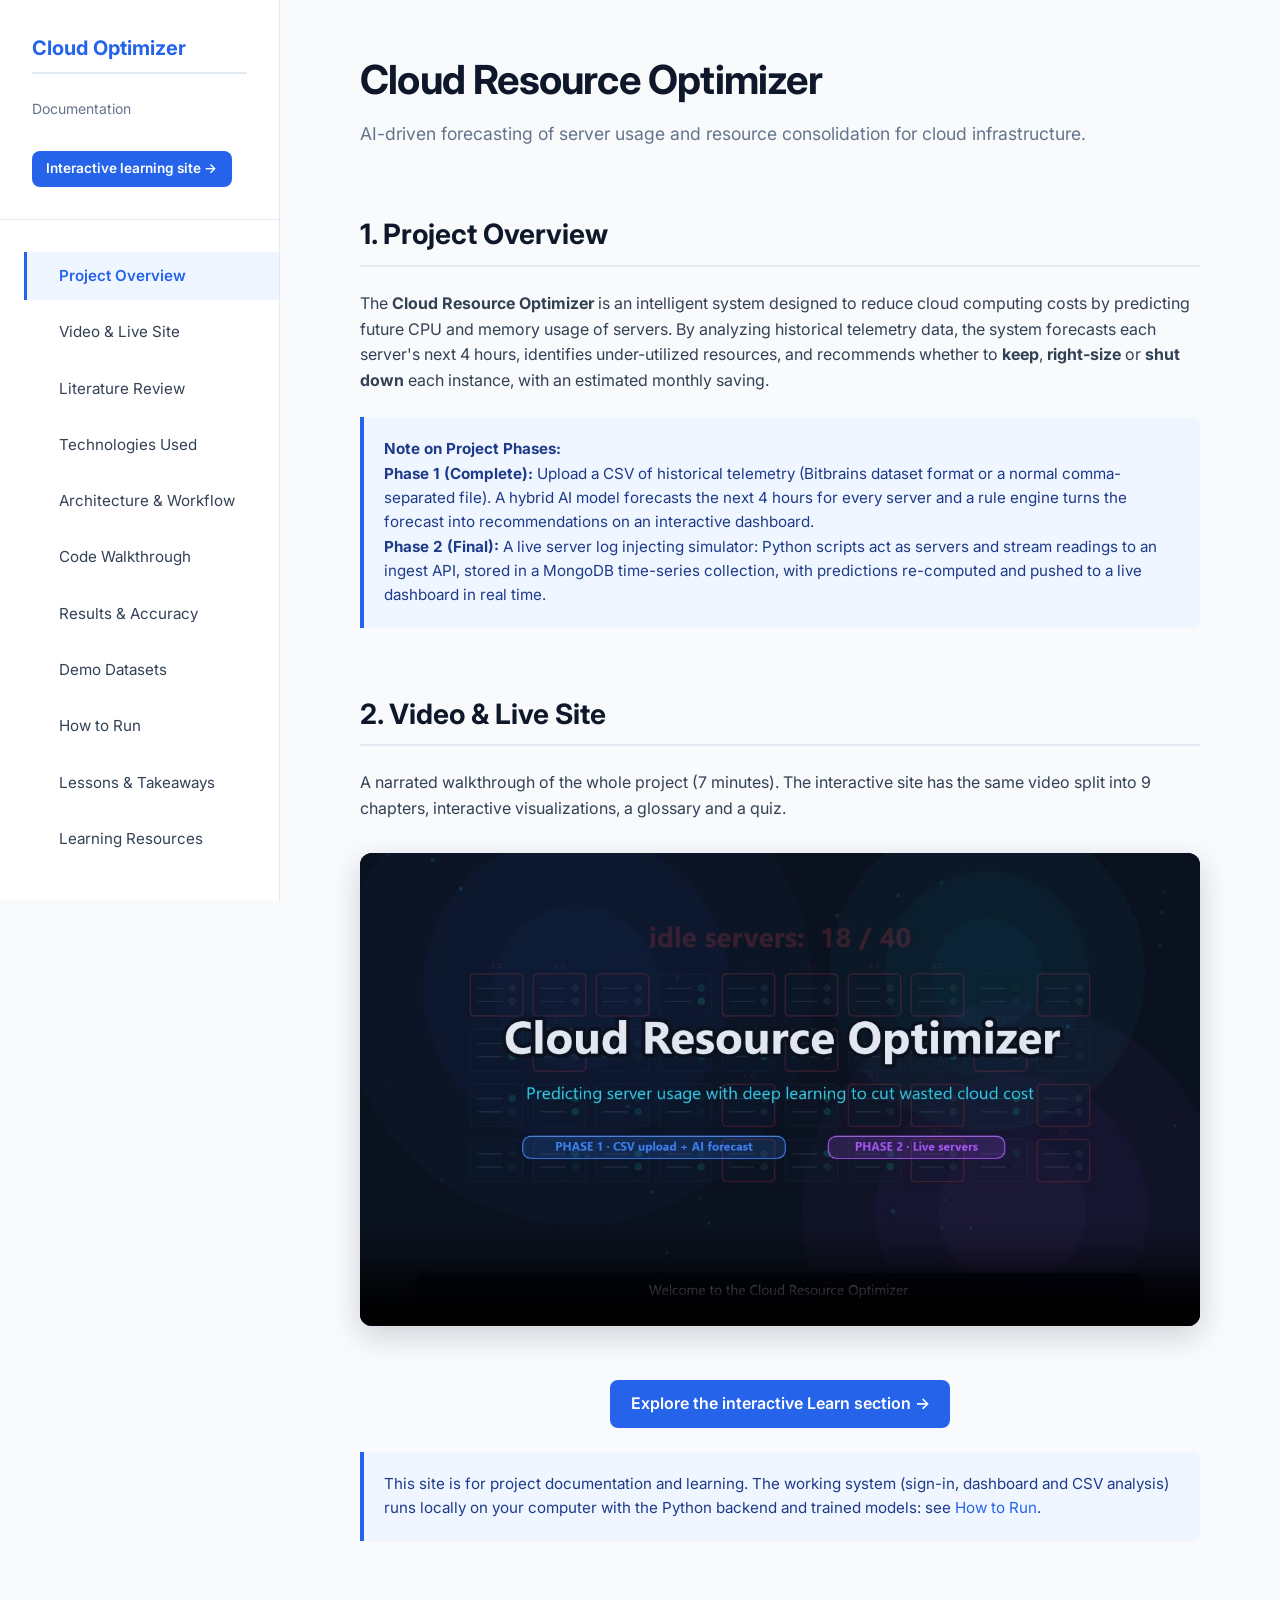
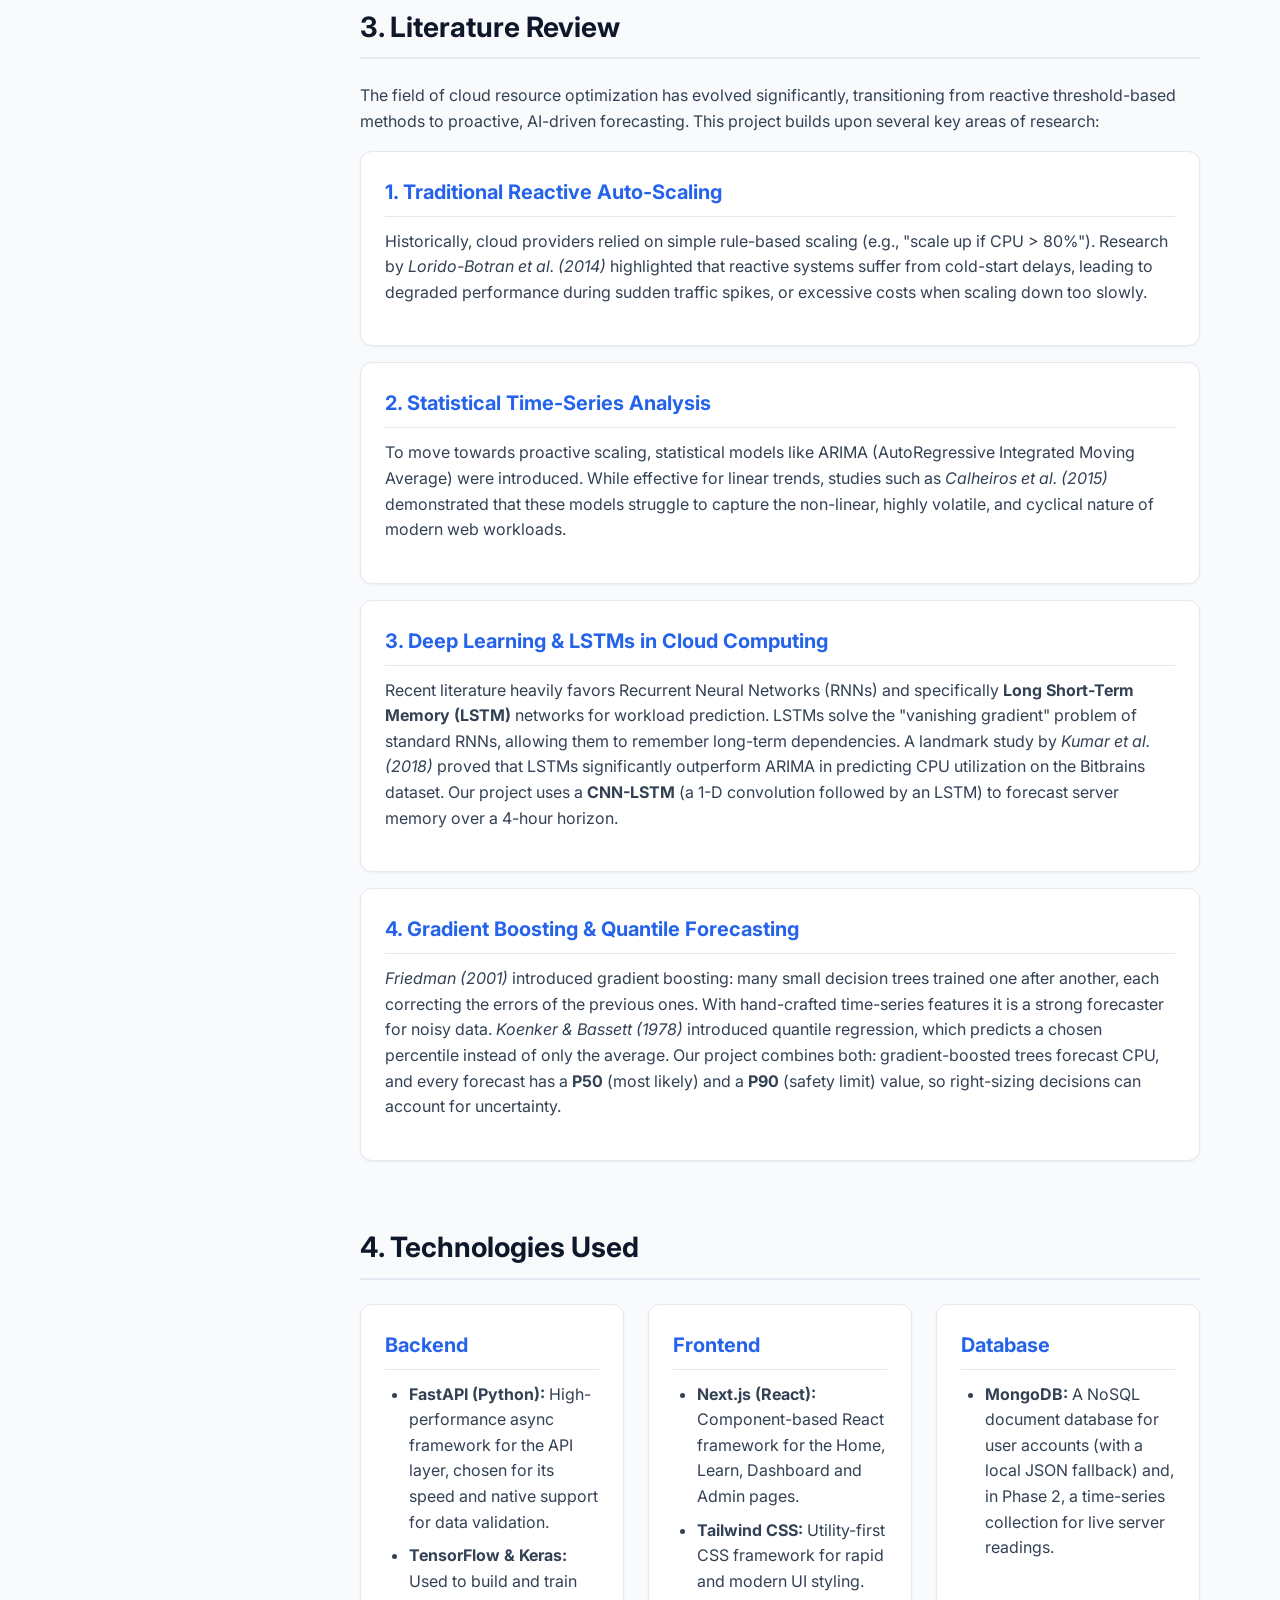
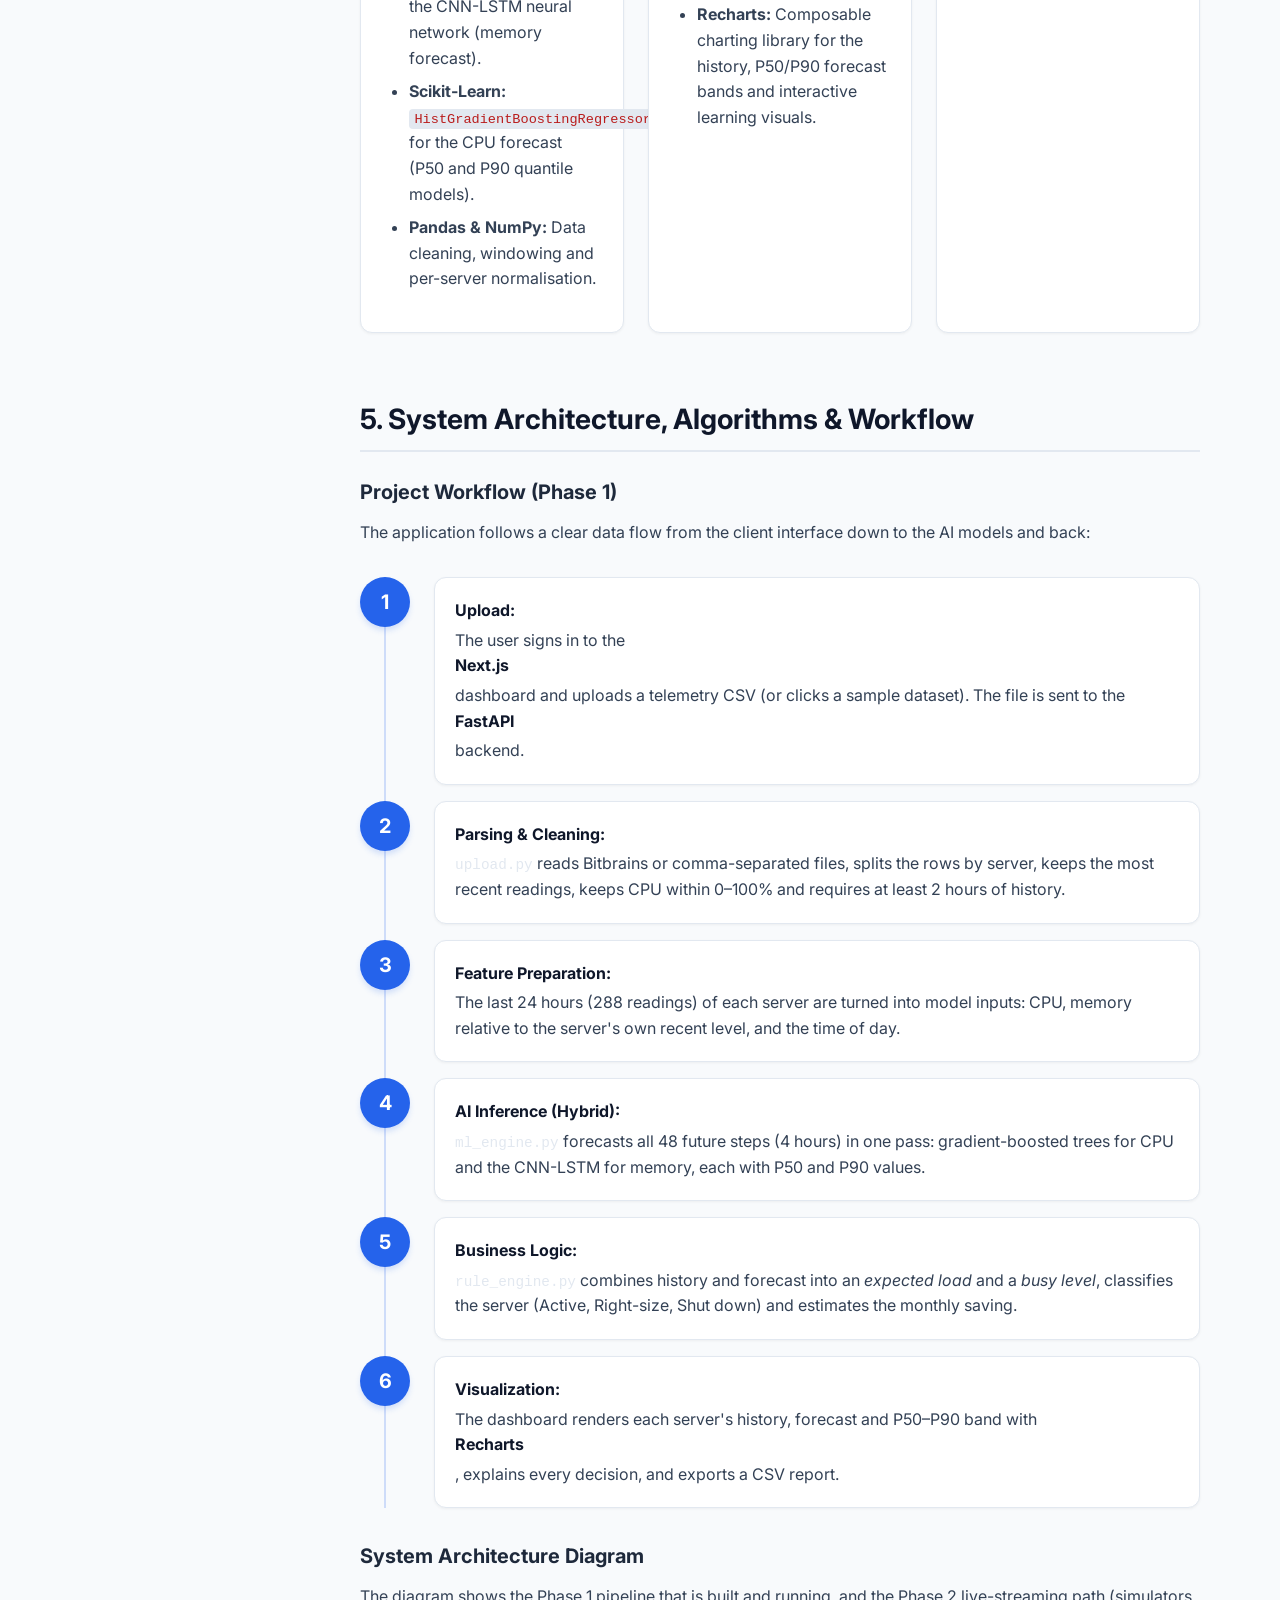
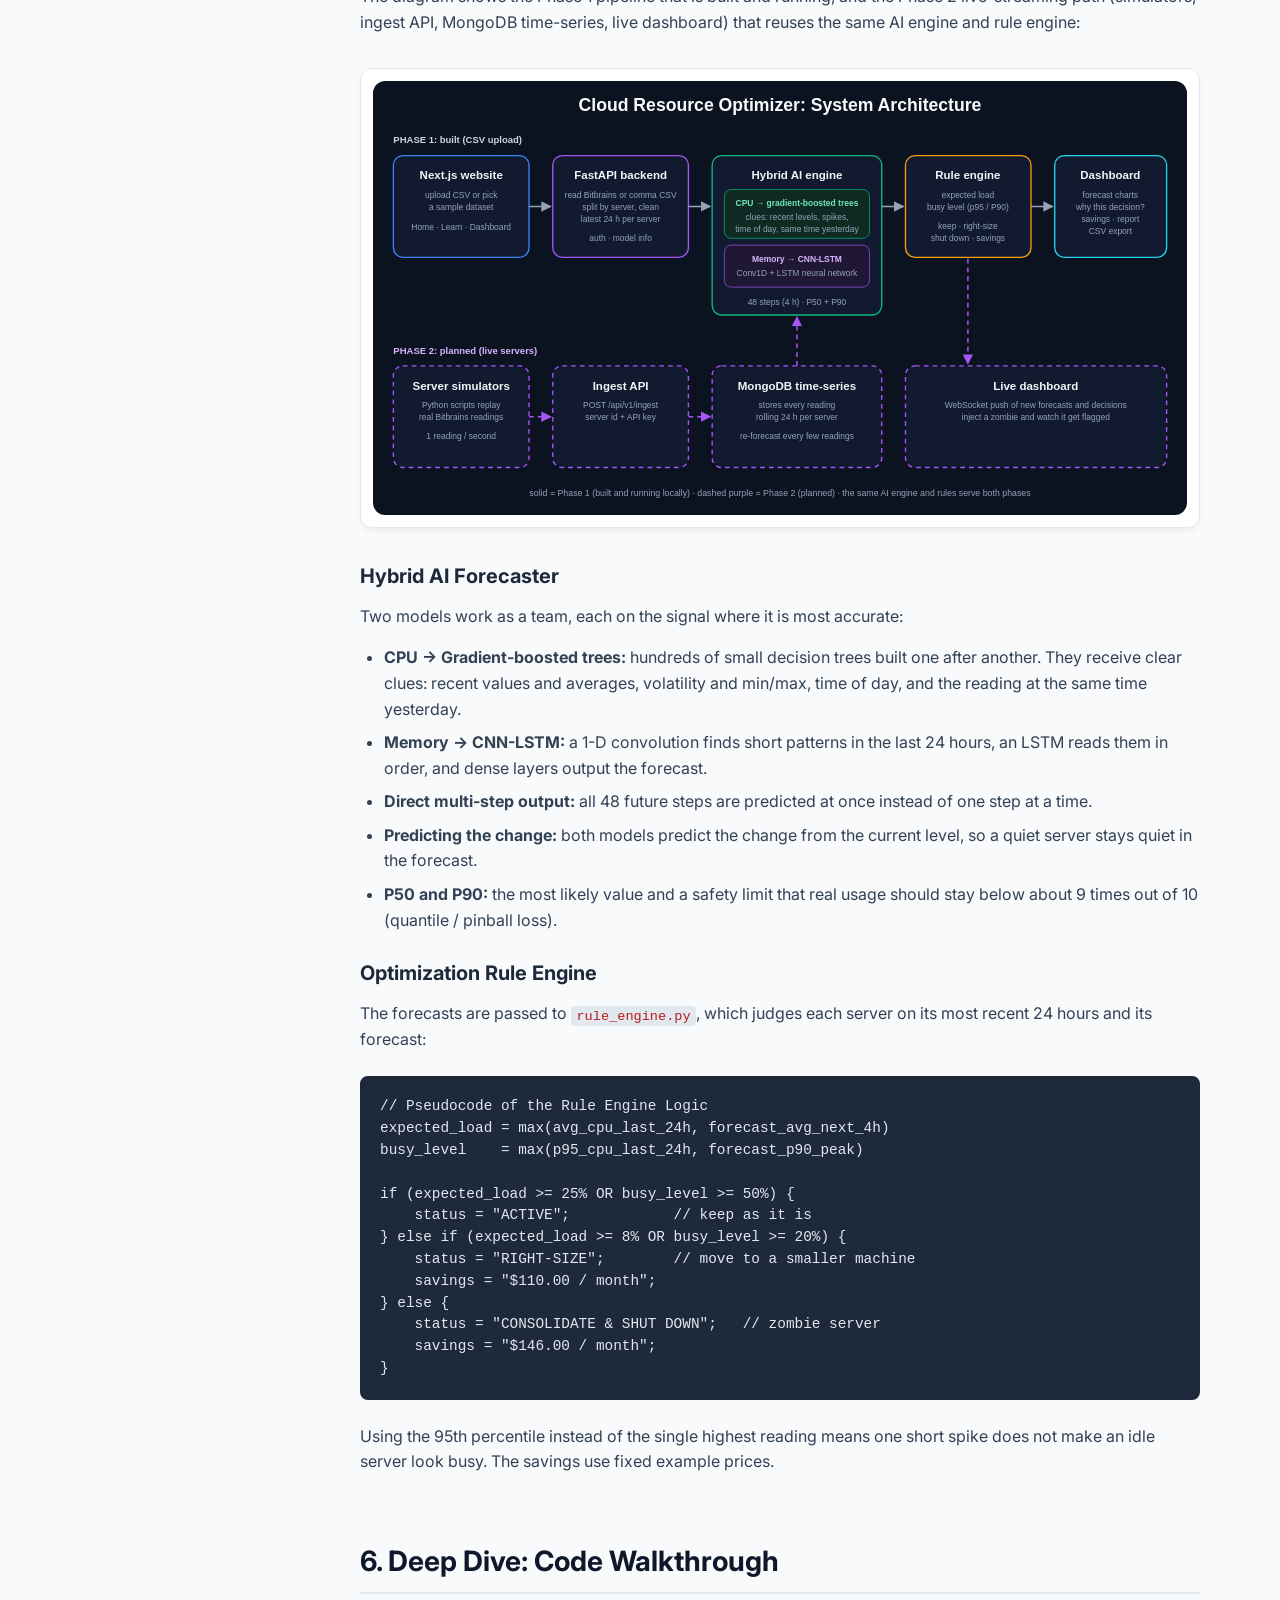
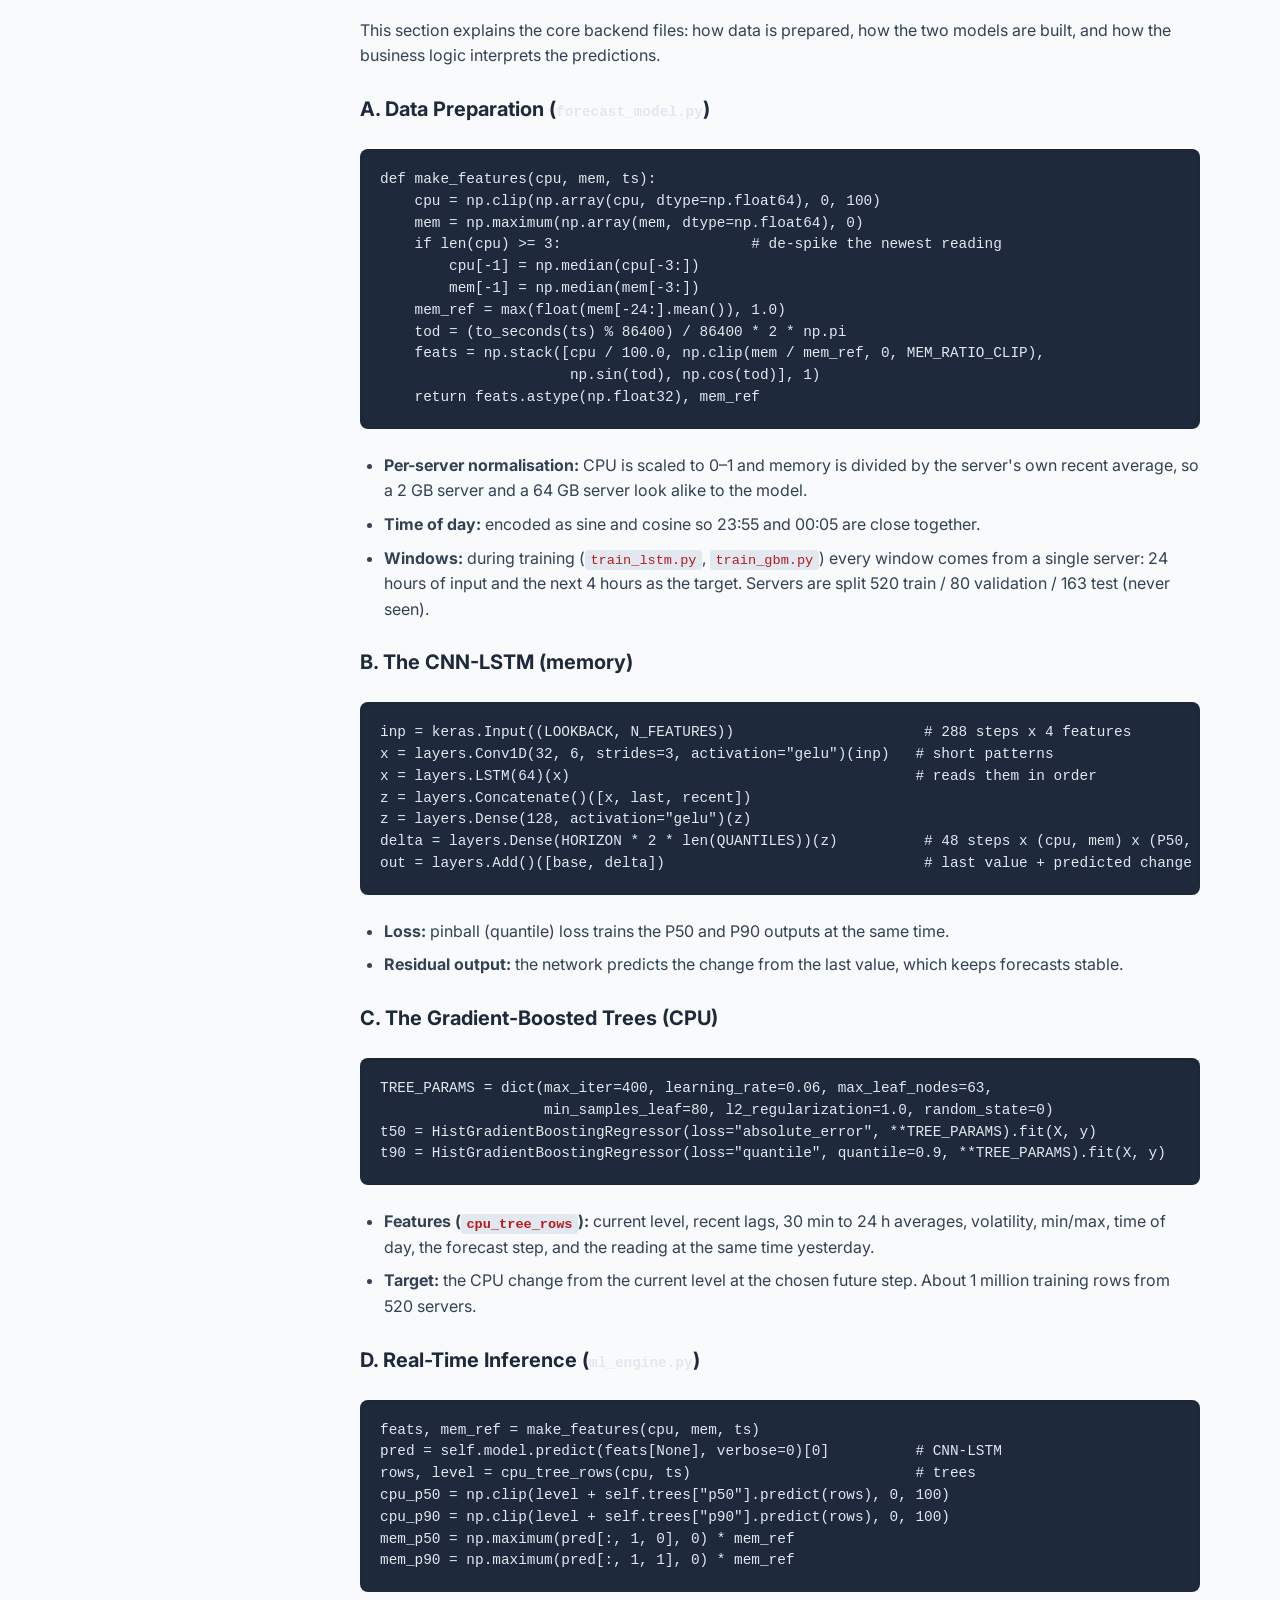
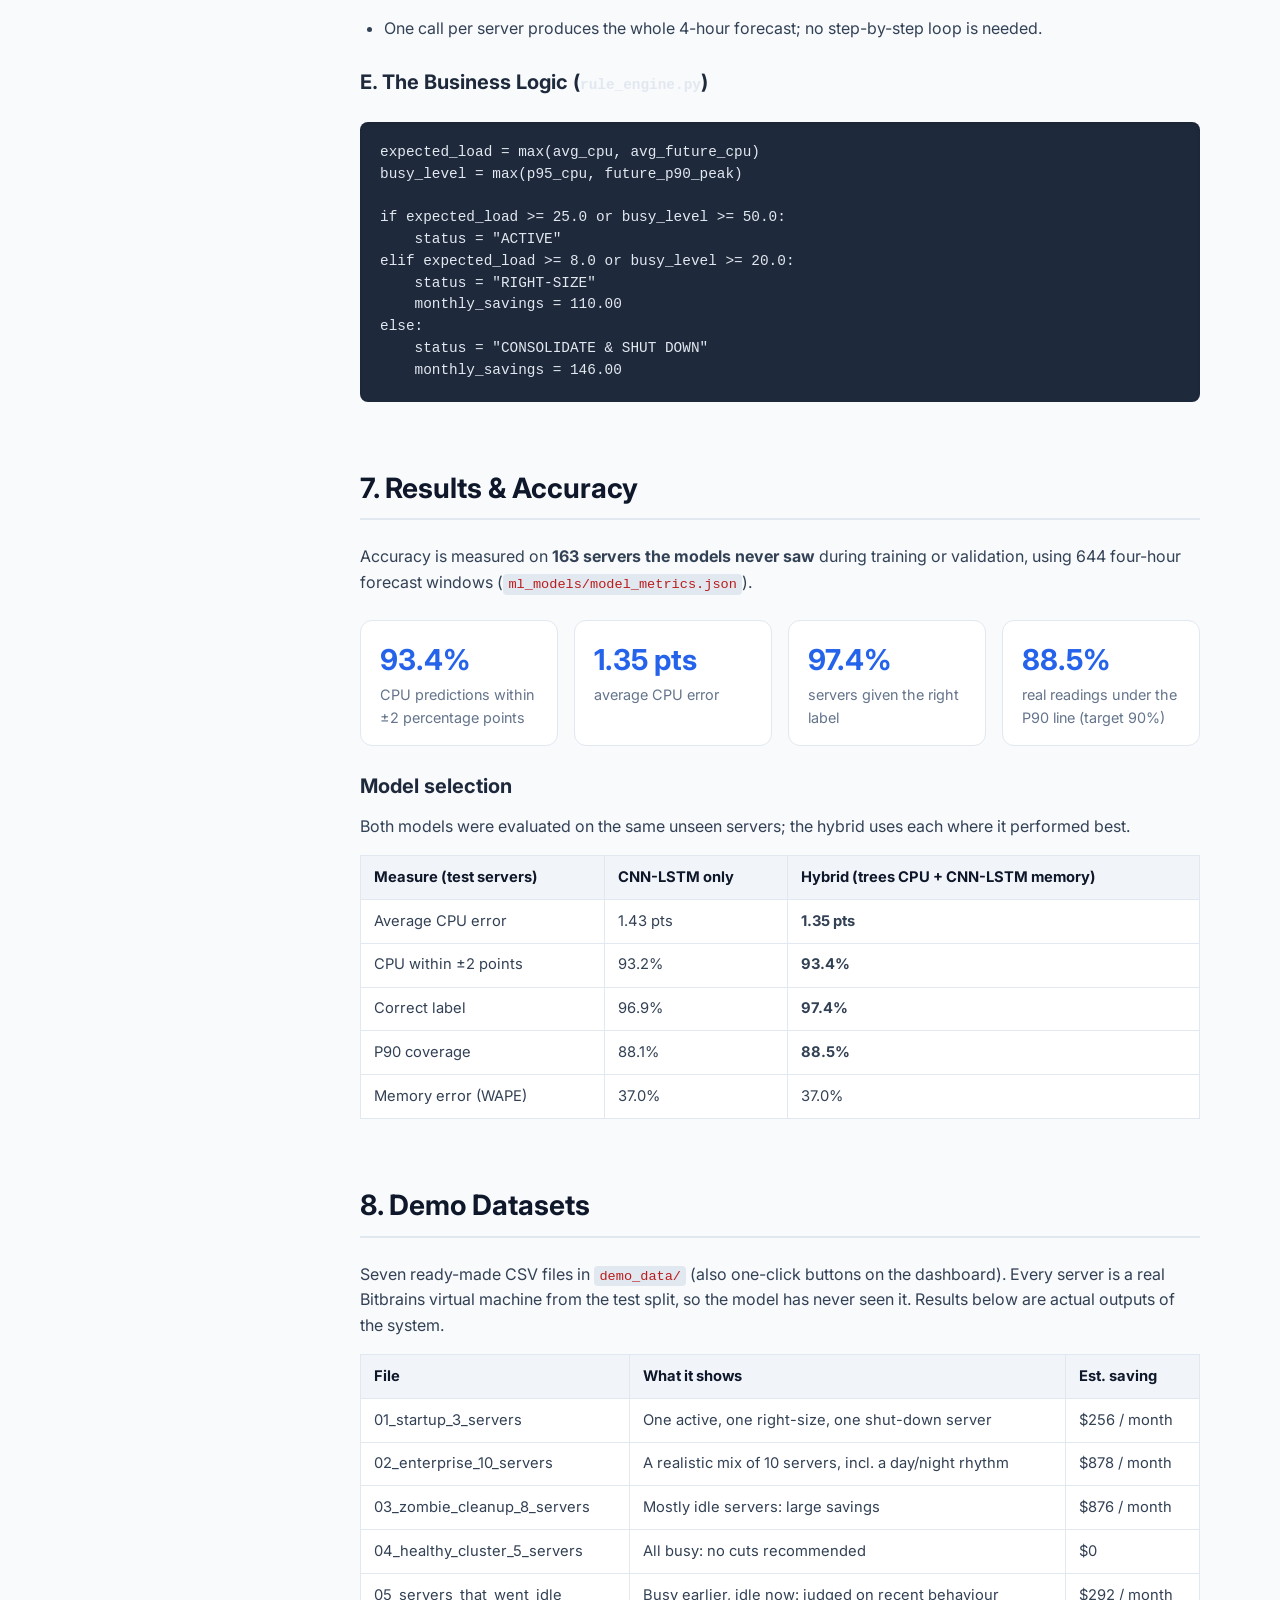
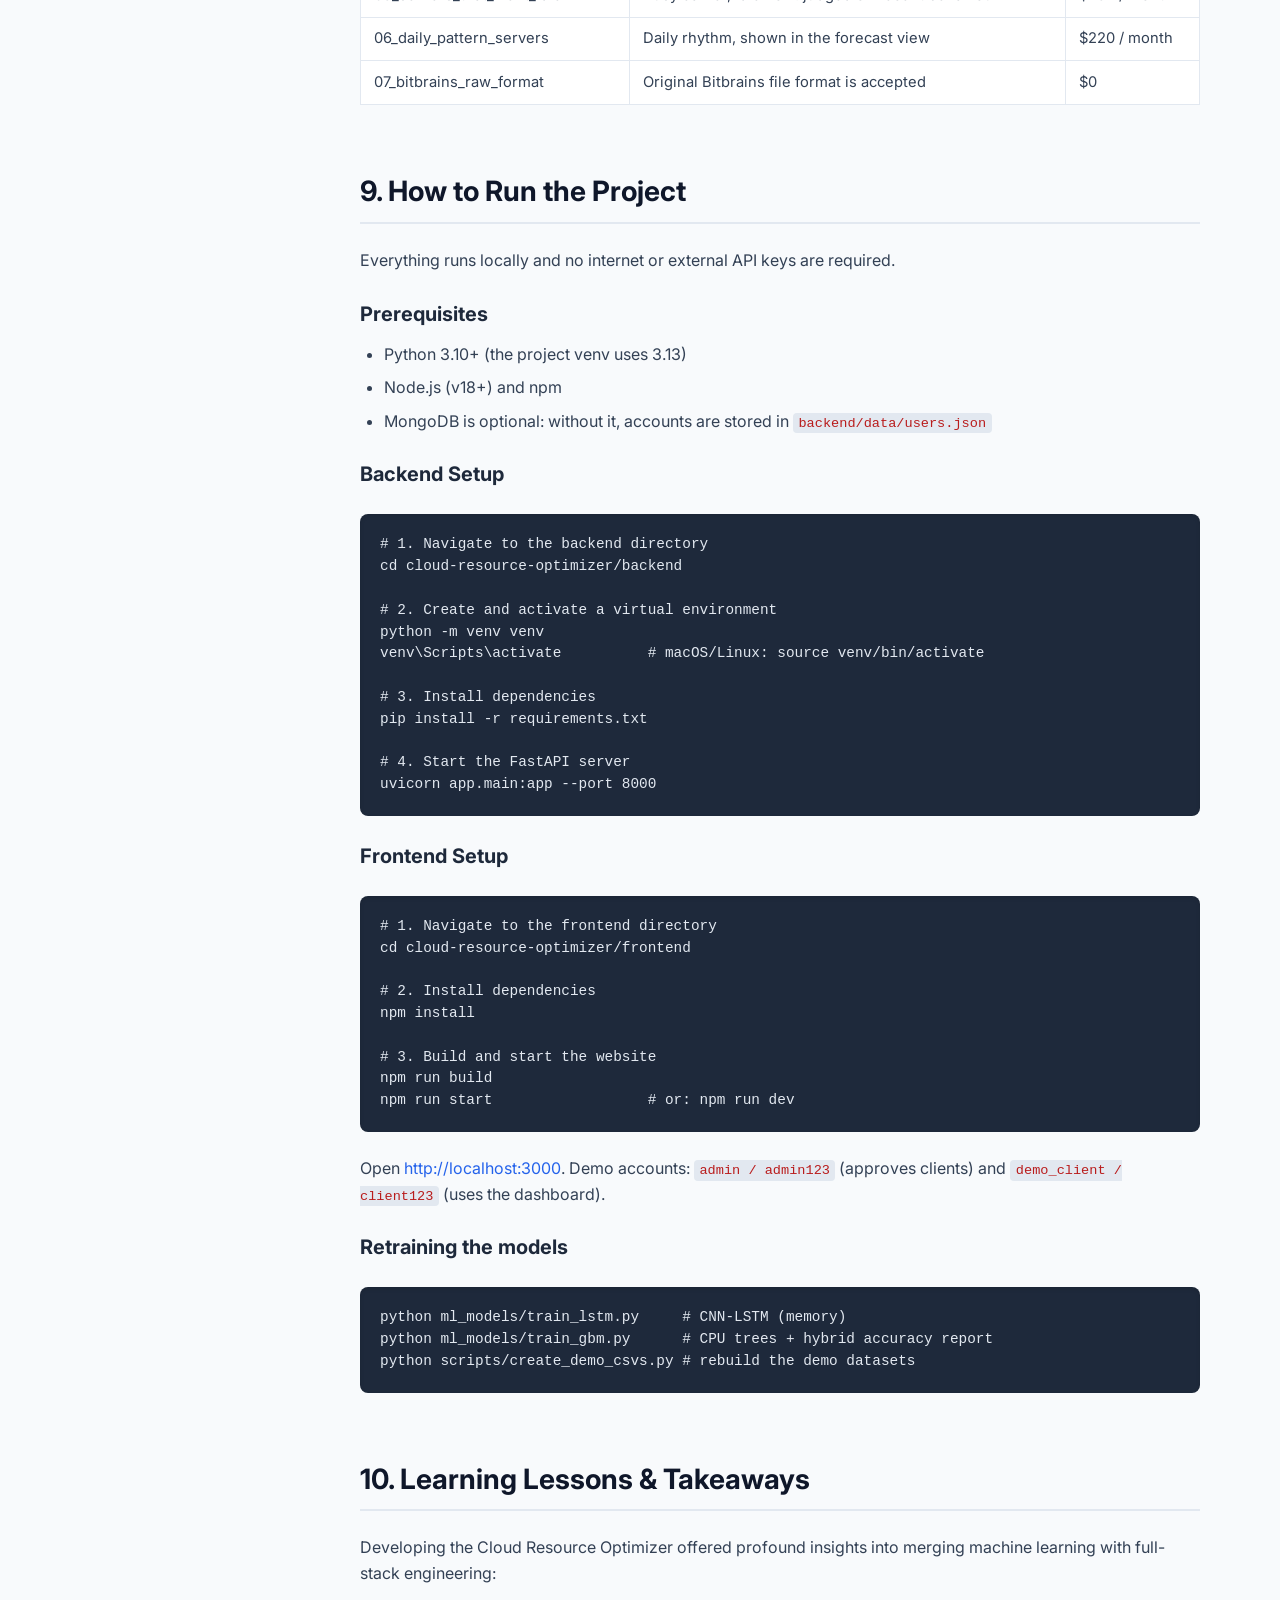
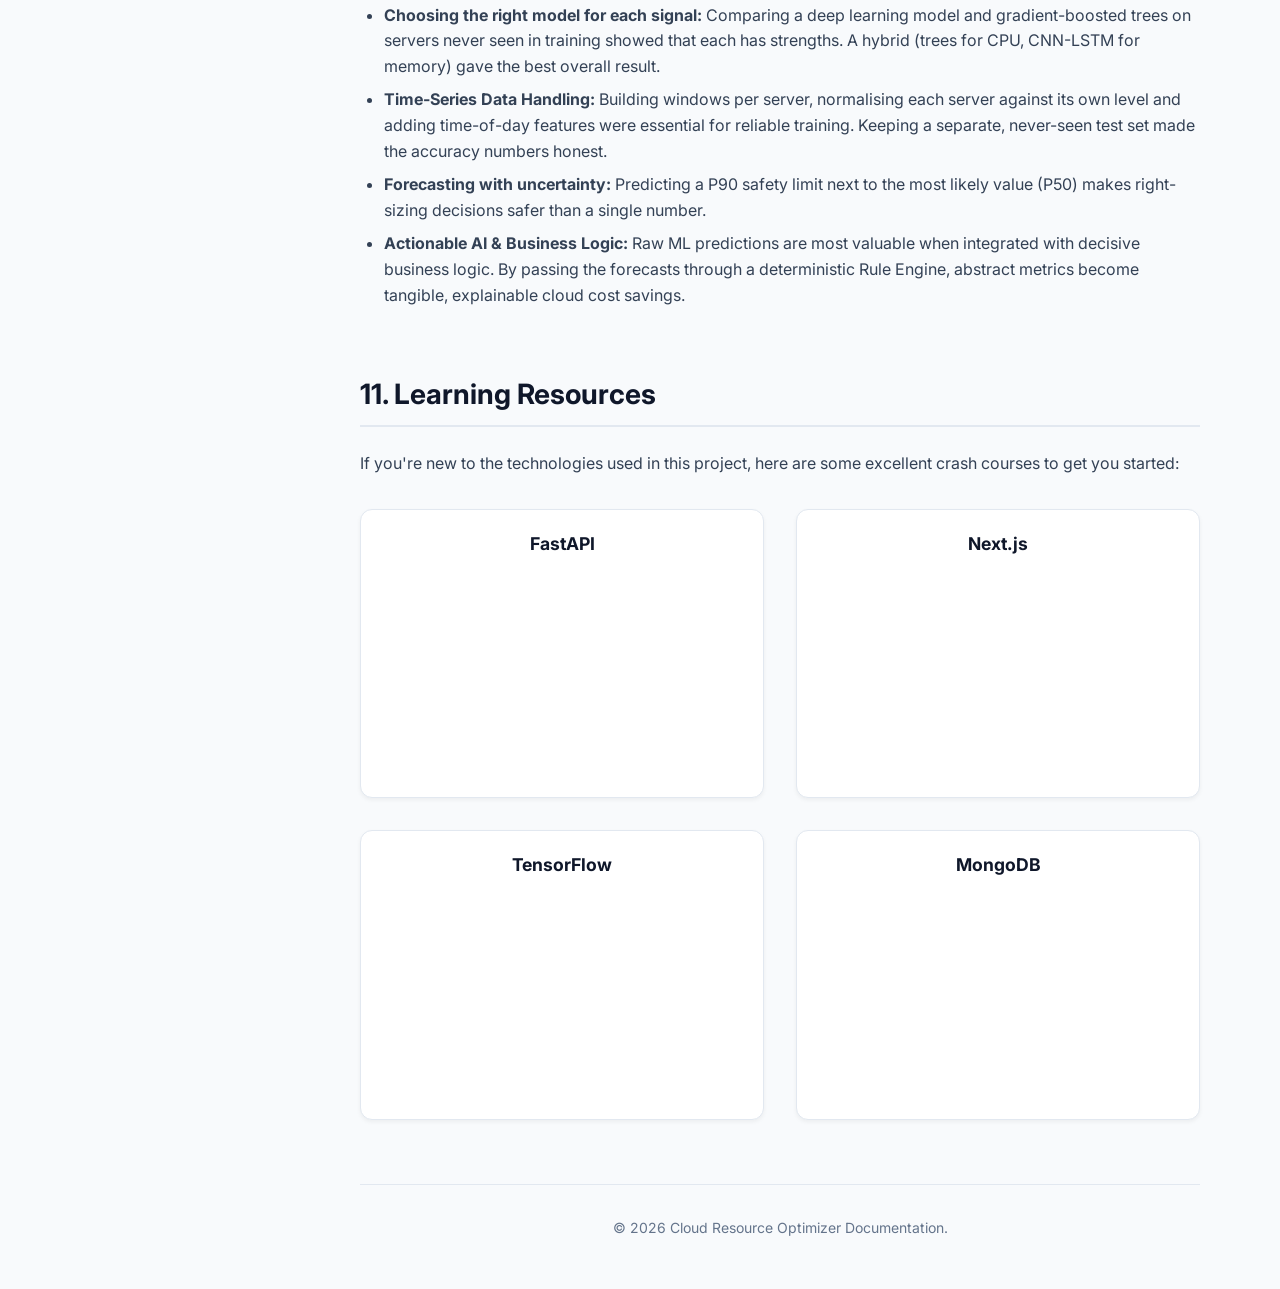
==== commit 4636b381: "Make the online site learning-only (no sign-in or dashboard) - Remove login, register, admin and das" ====
--- a/index.html
+++ b/index.html
@@ -13,7 +13,7 @@
             <div class="logo">
                 <h2>Cloud Optimizer</h2>
                 <p>Documentation</p>
-                <a class="live-btn" href="app/">Open the interactive site &rarr;</a>
+                <a class="live-btn" href="app/">Interactive learning site &rarr;</a>
             </div>
             <ul class="nav-links">
                 <li><a href="#overview" class="active">Project Overview</a></li>
@@ -57,7 +57,7 @@
                     </video>
                 </div>
                 <p class="center"><a class="live-btn big" href="app/learn/">Explore the interactive Learn section &rarr;</a></p>
-                <div class="note">The online site shows the project, the Learn section and the model's measured accuracy. Analysing CSV files needs the Python backend with the trained models, so the <strong>dashboard runs locally</strong> (see <a href="#setup">How to Run</a>).</div>
+                <div class="note">This site is for project documentation and learning. The working system (sign-in, dashboard and CSV analysis) runs locally on your computer with the Python backend and trained models: see <a href="#setup">How to Run</a>.</div>
             </section>
 
             <section id="literature">
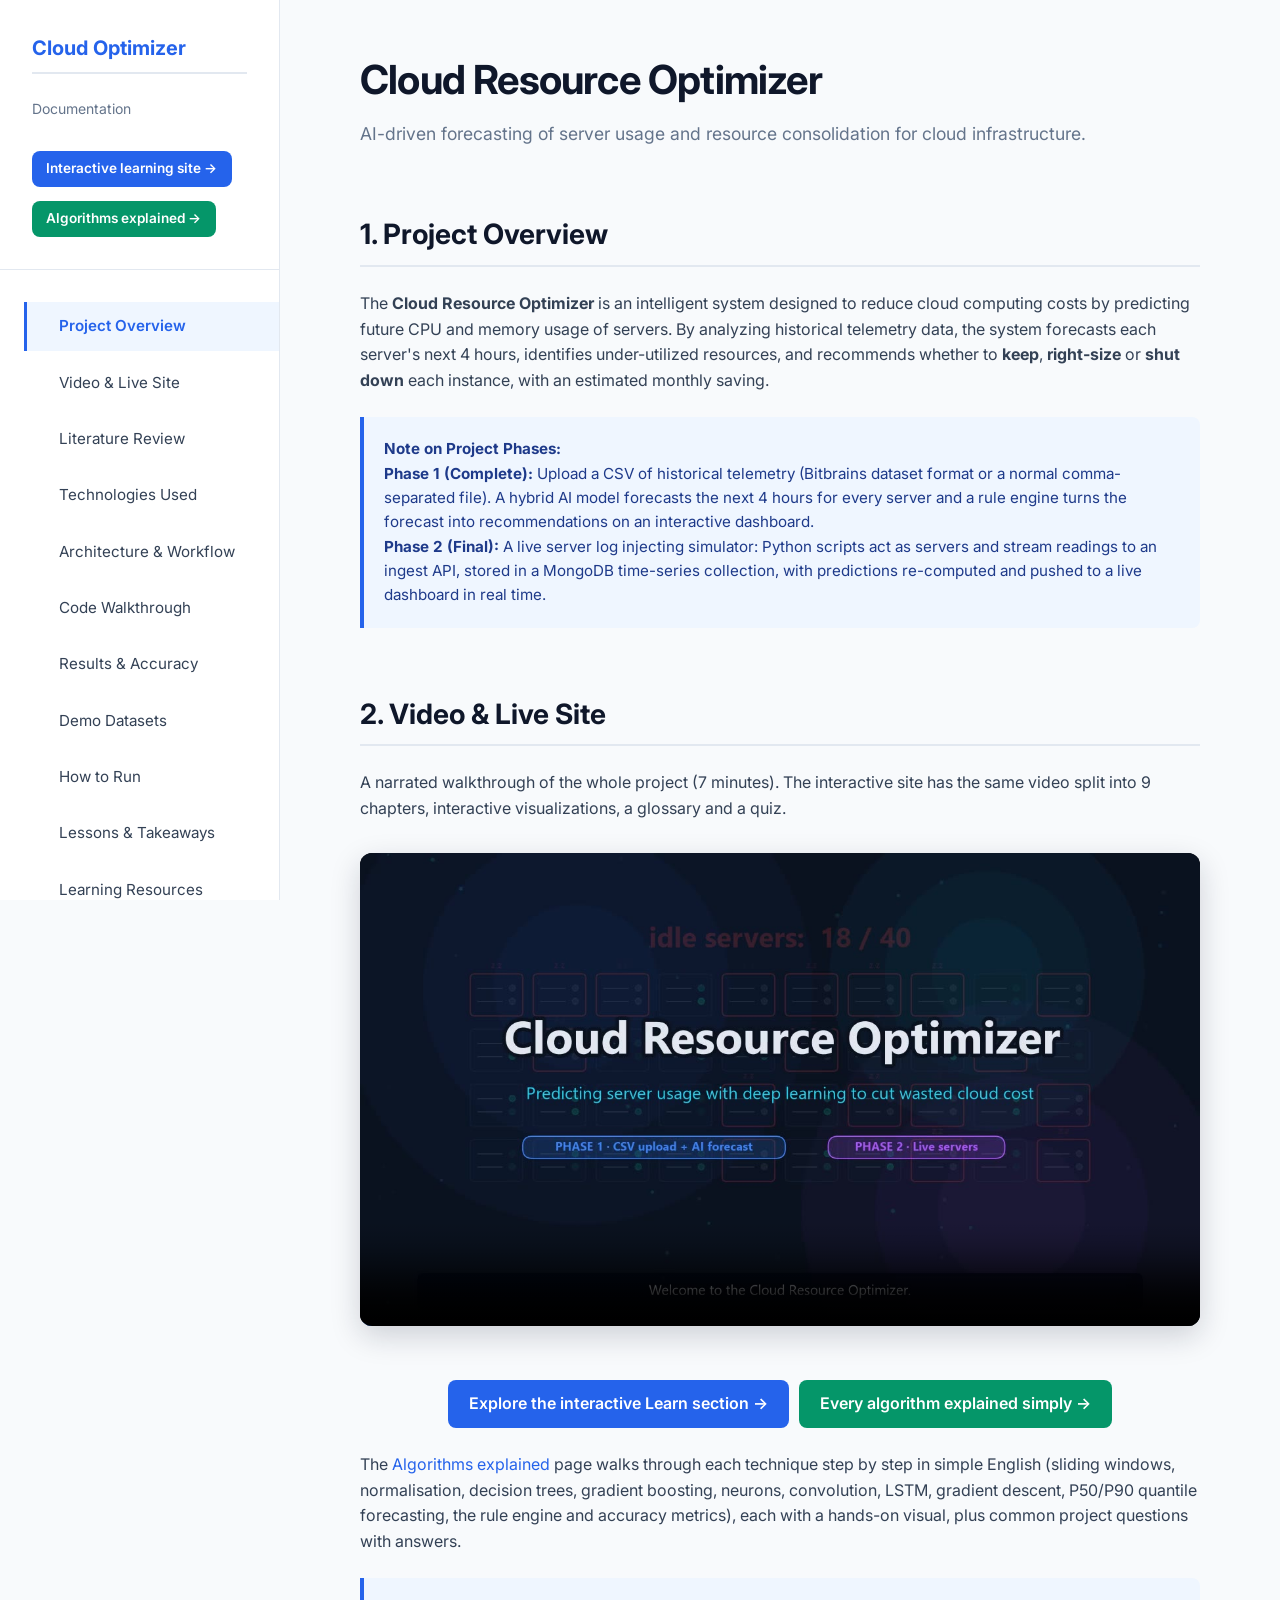
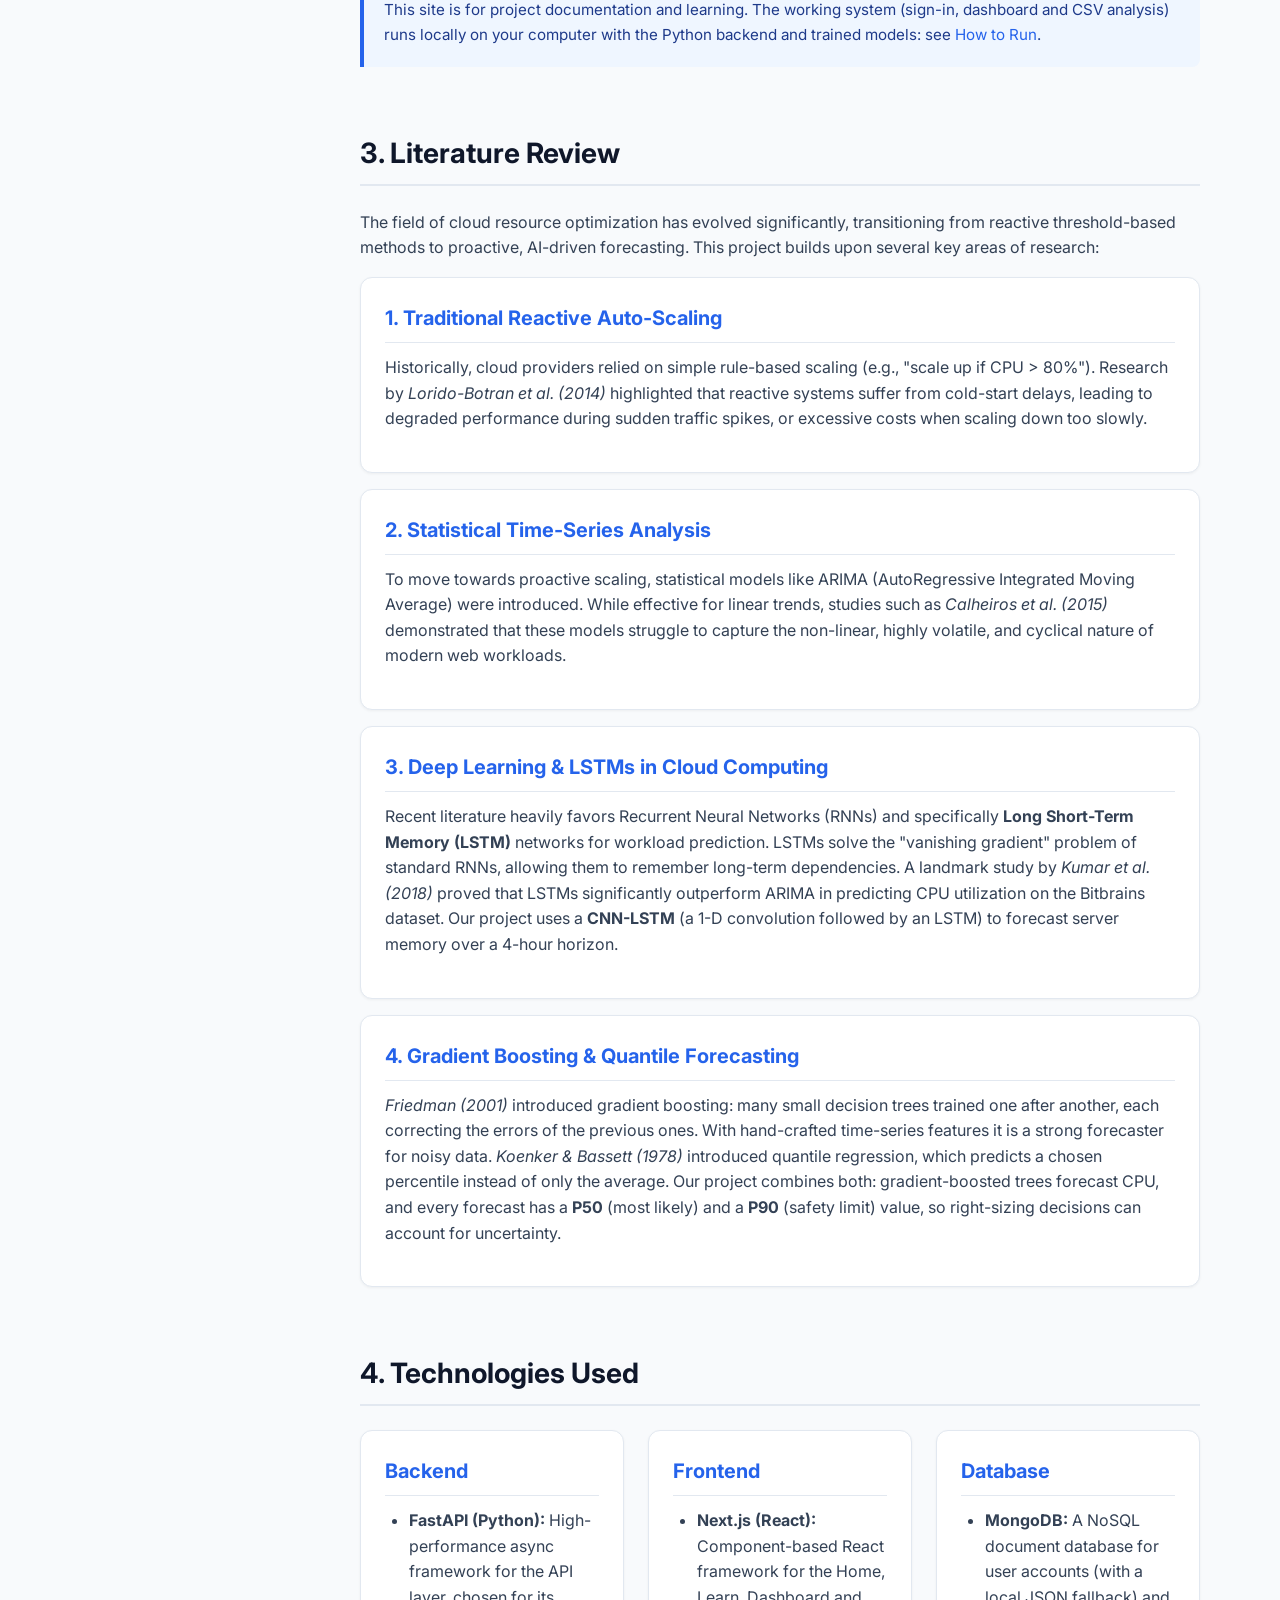
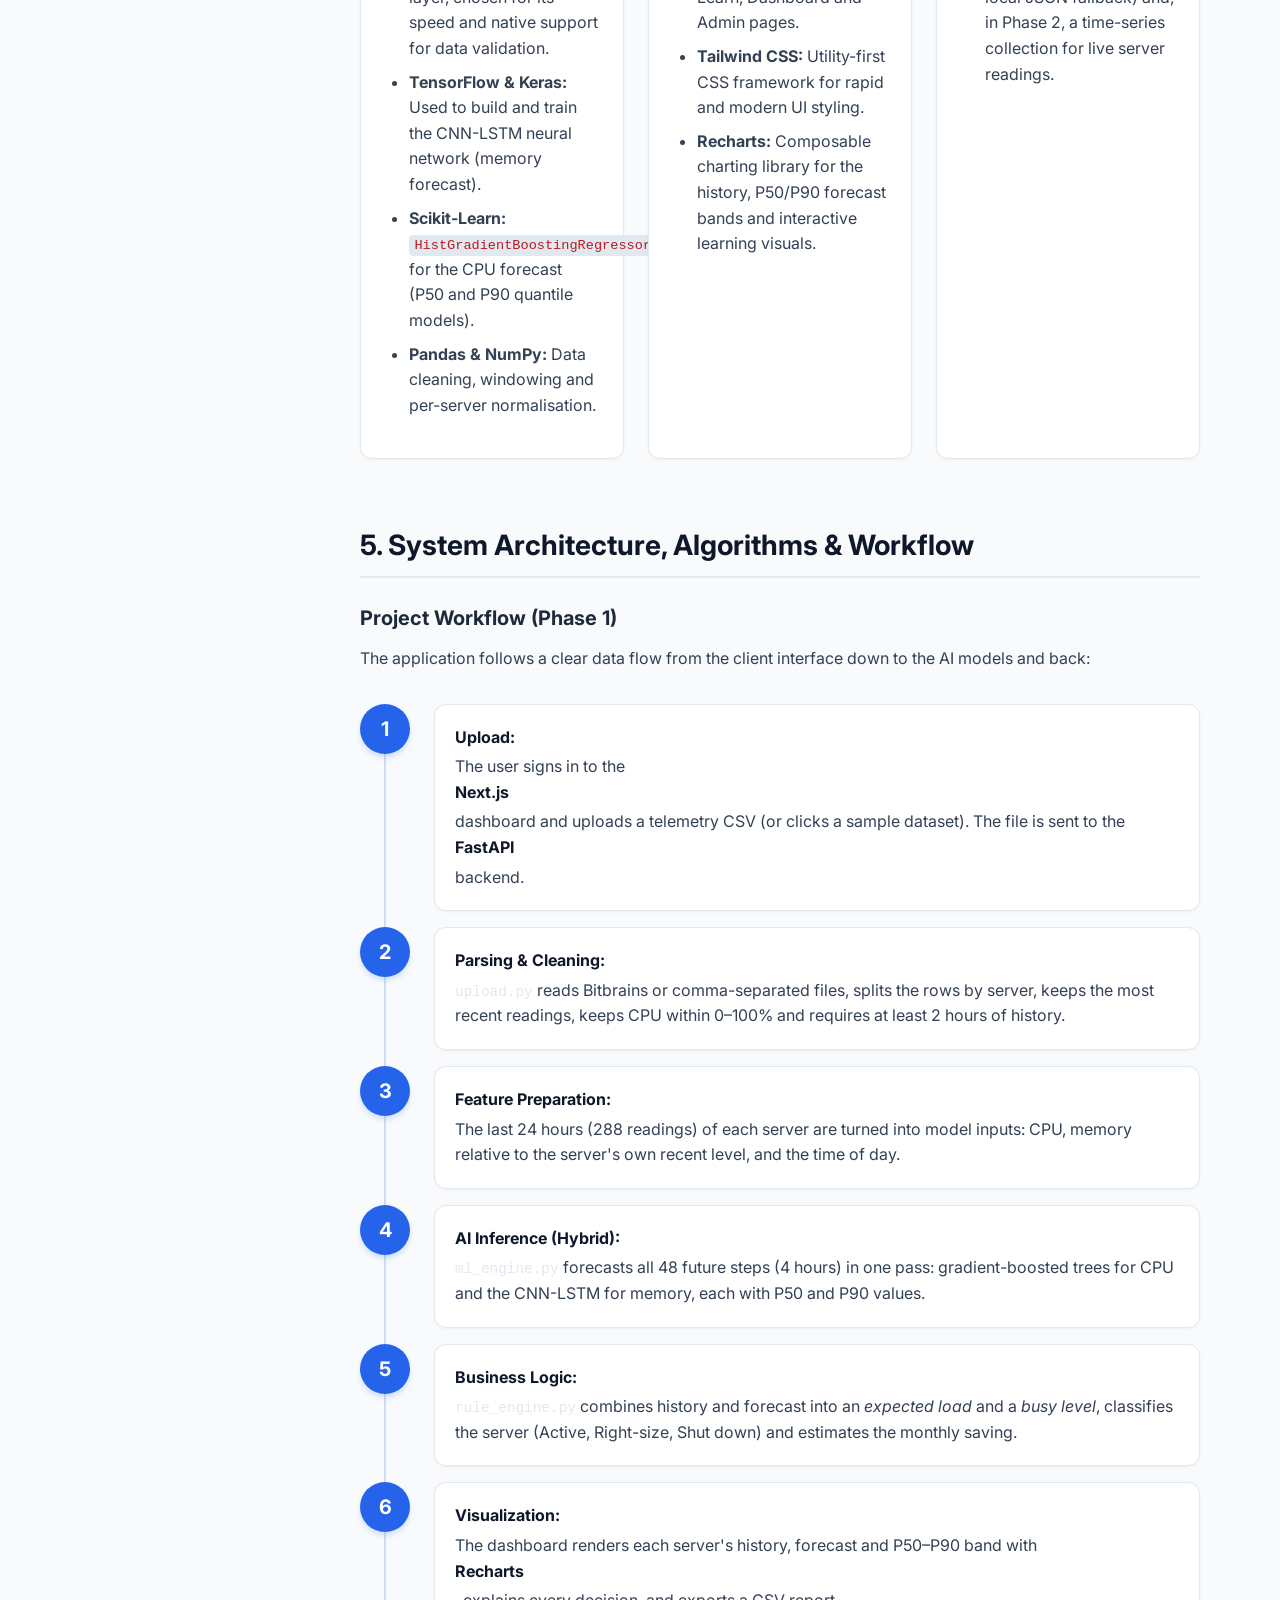
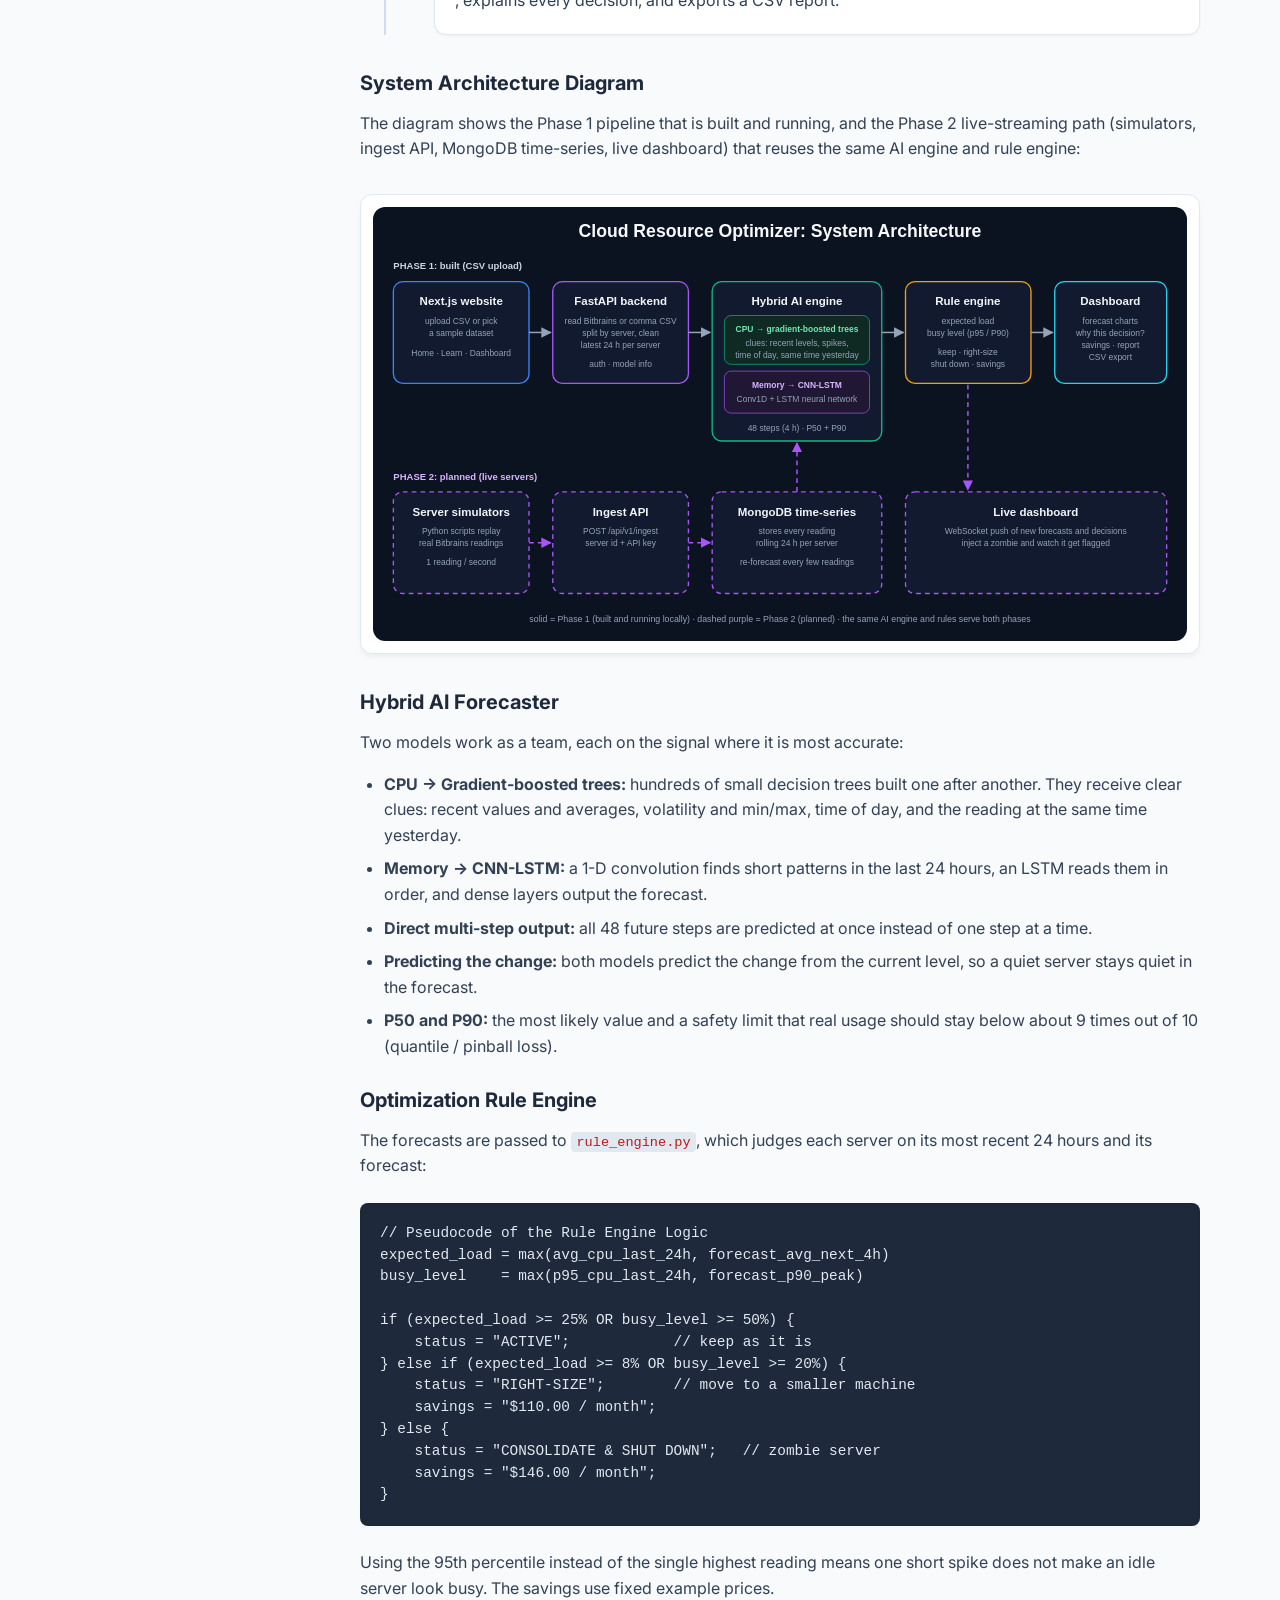
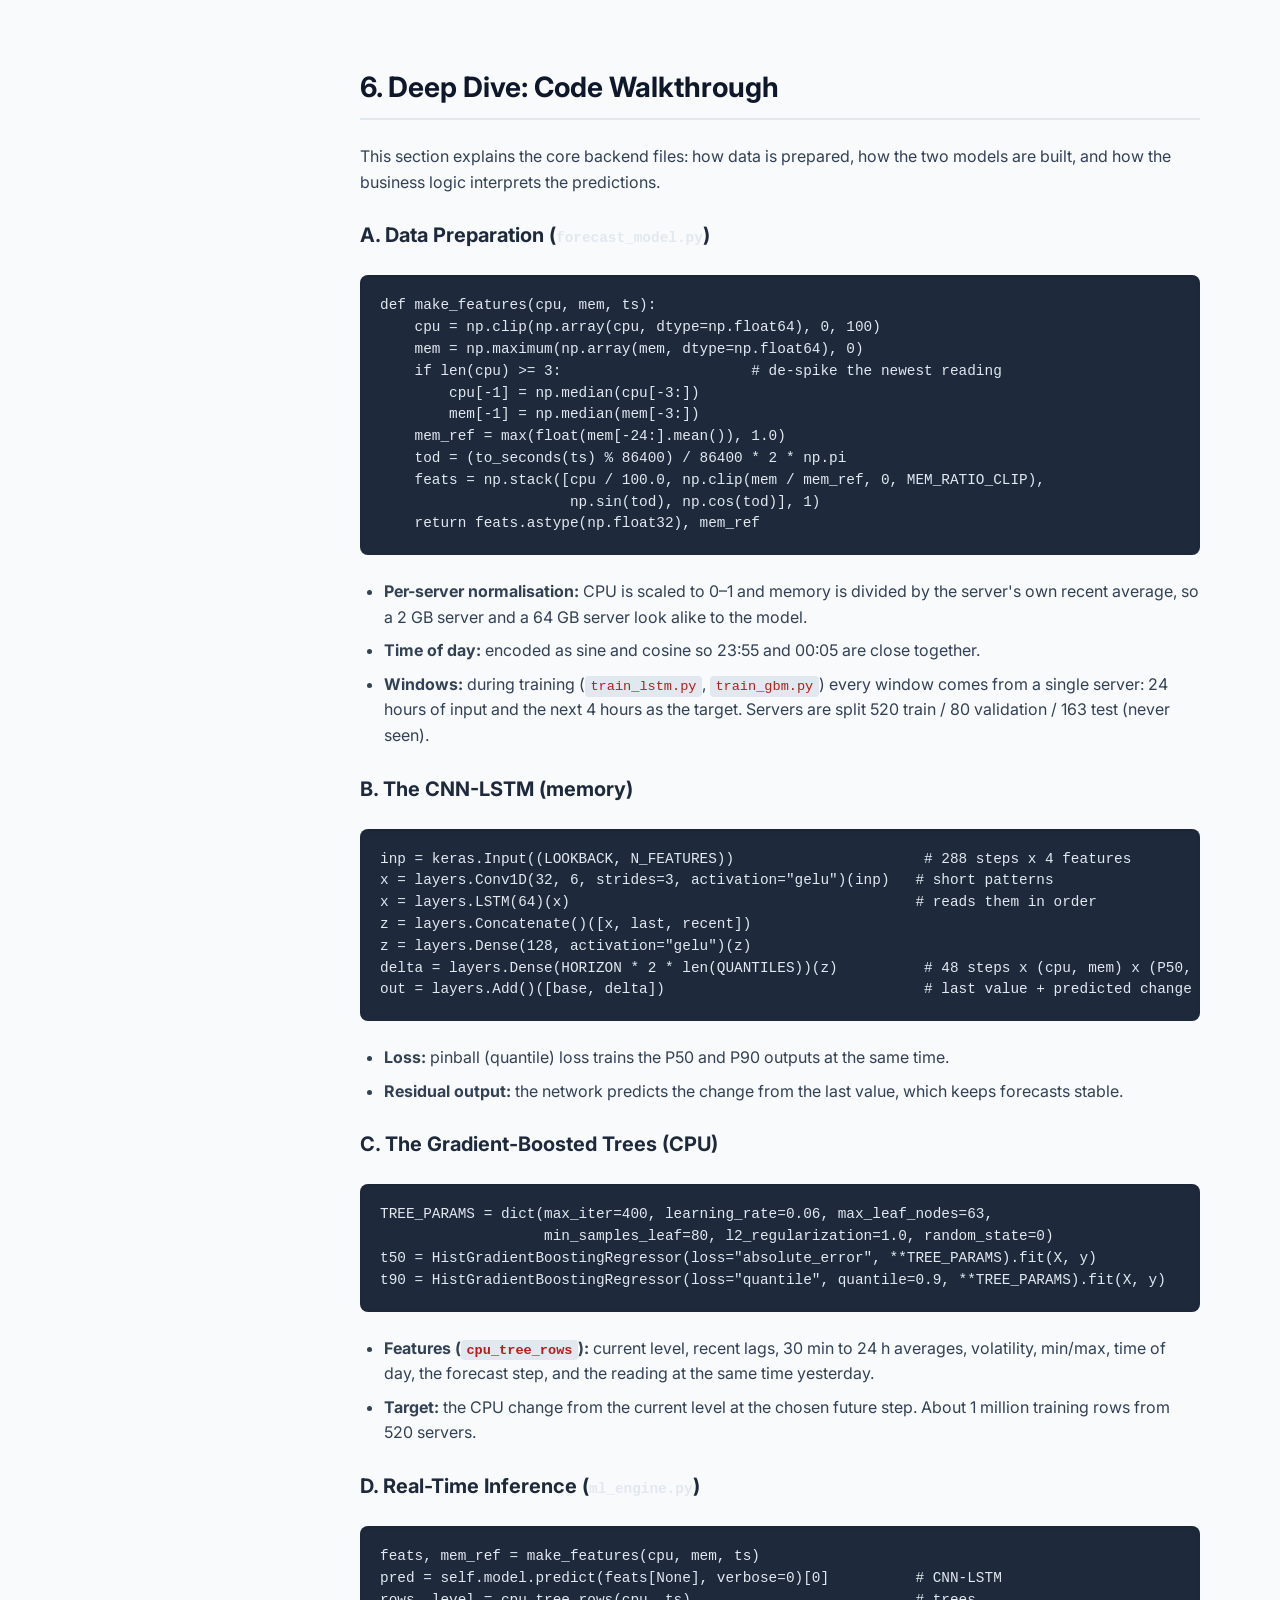
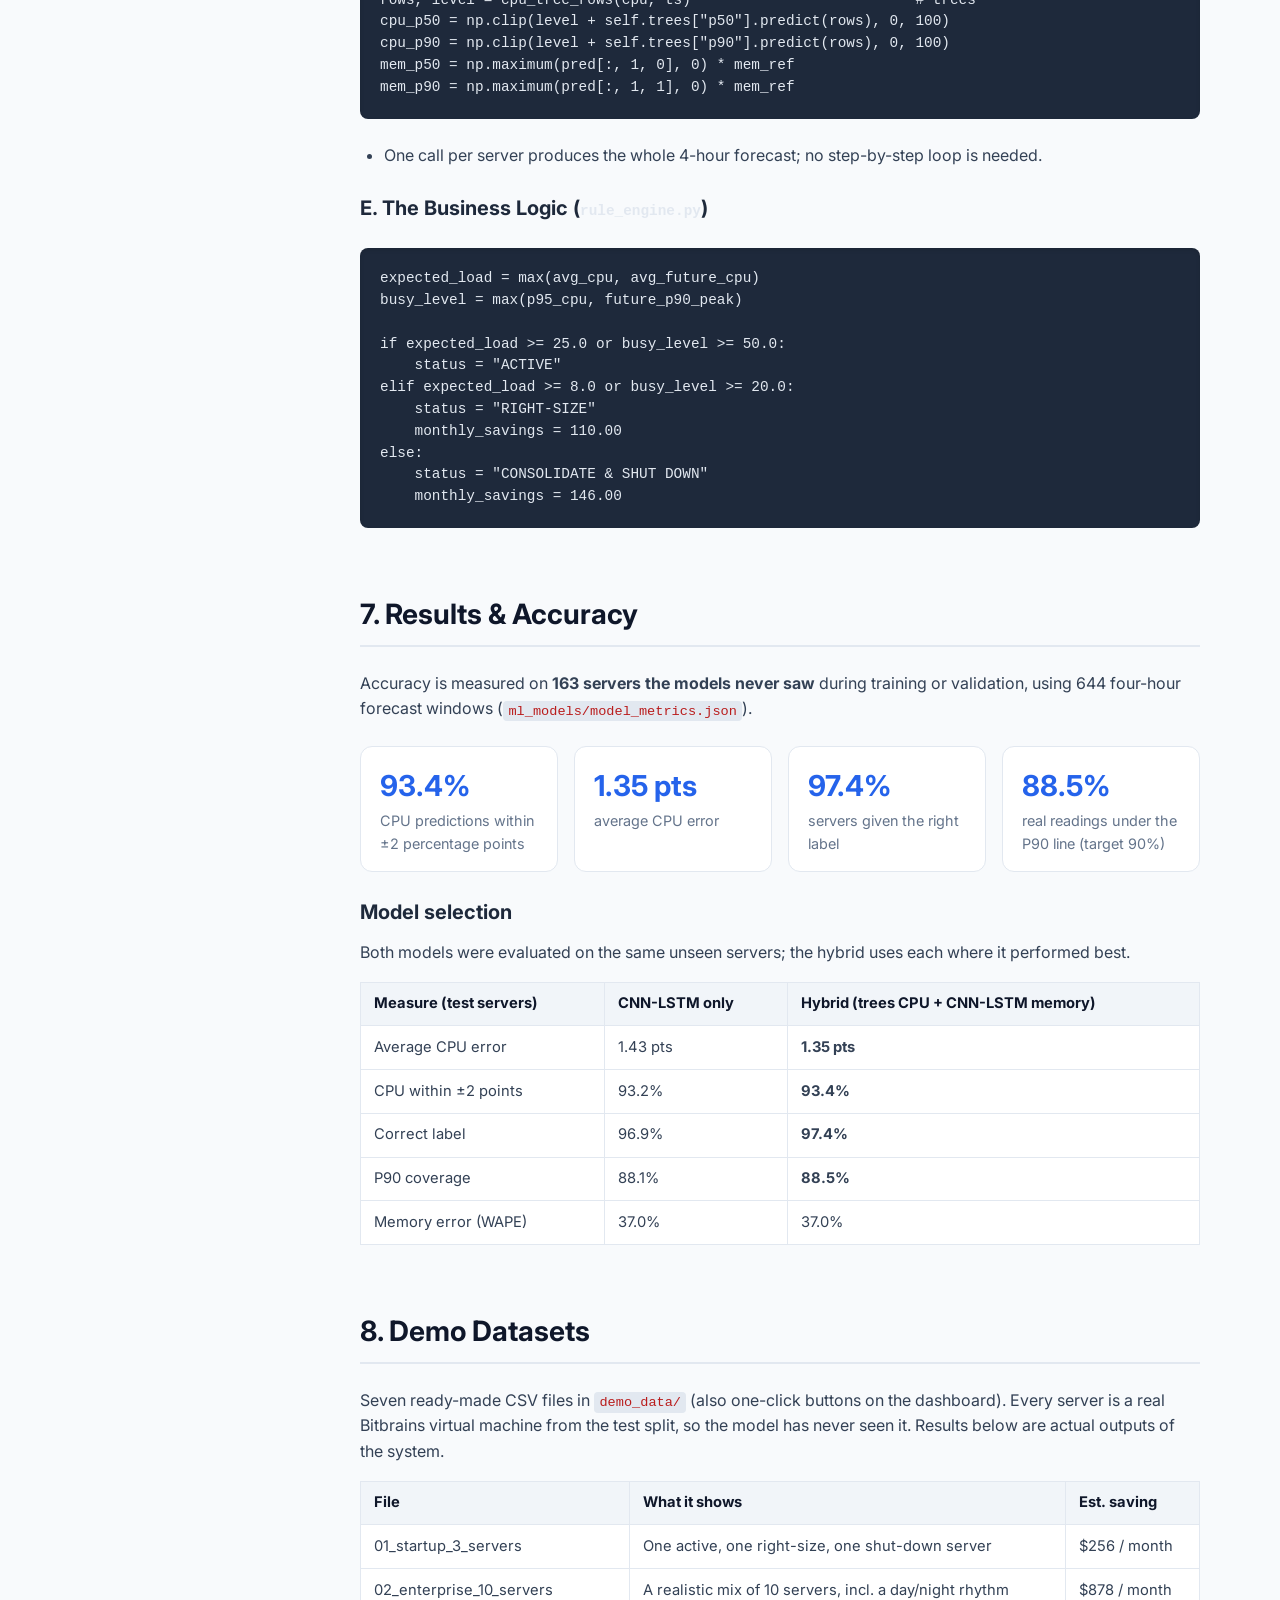
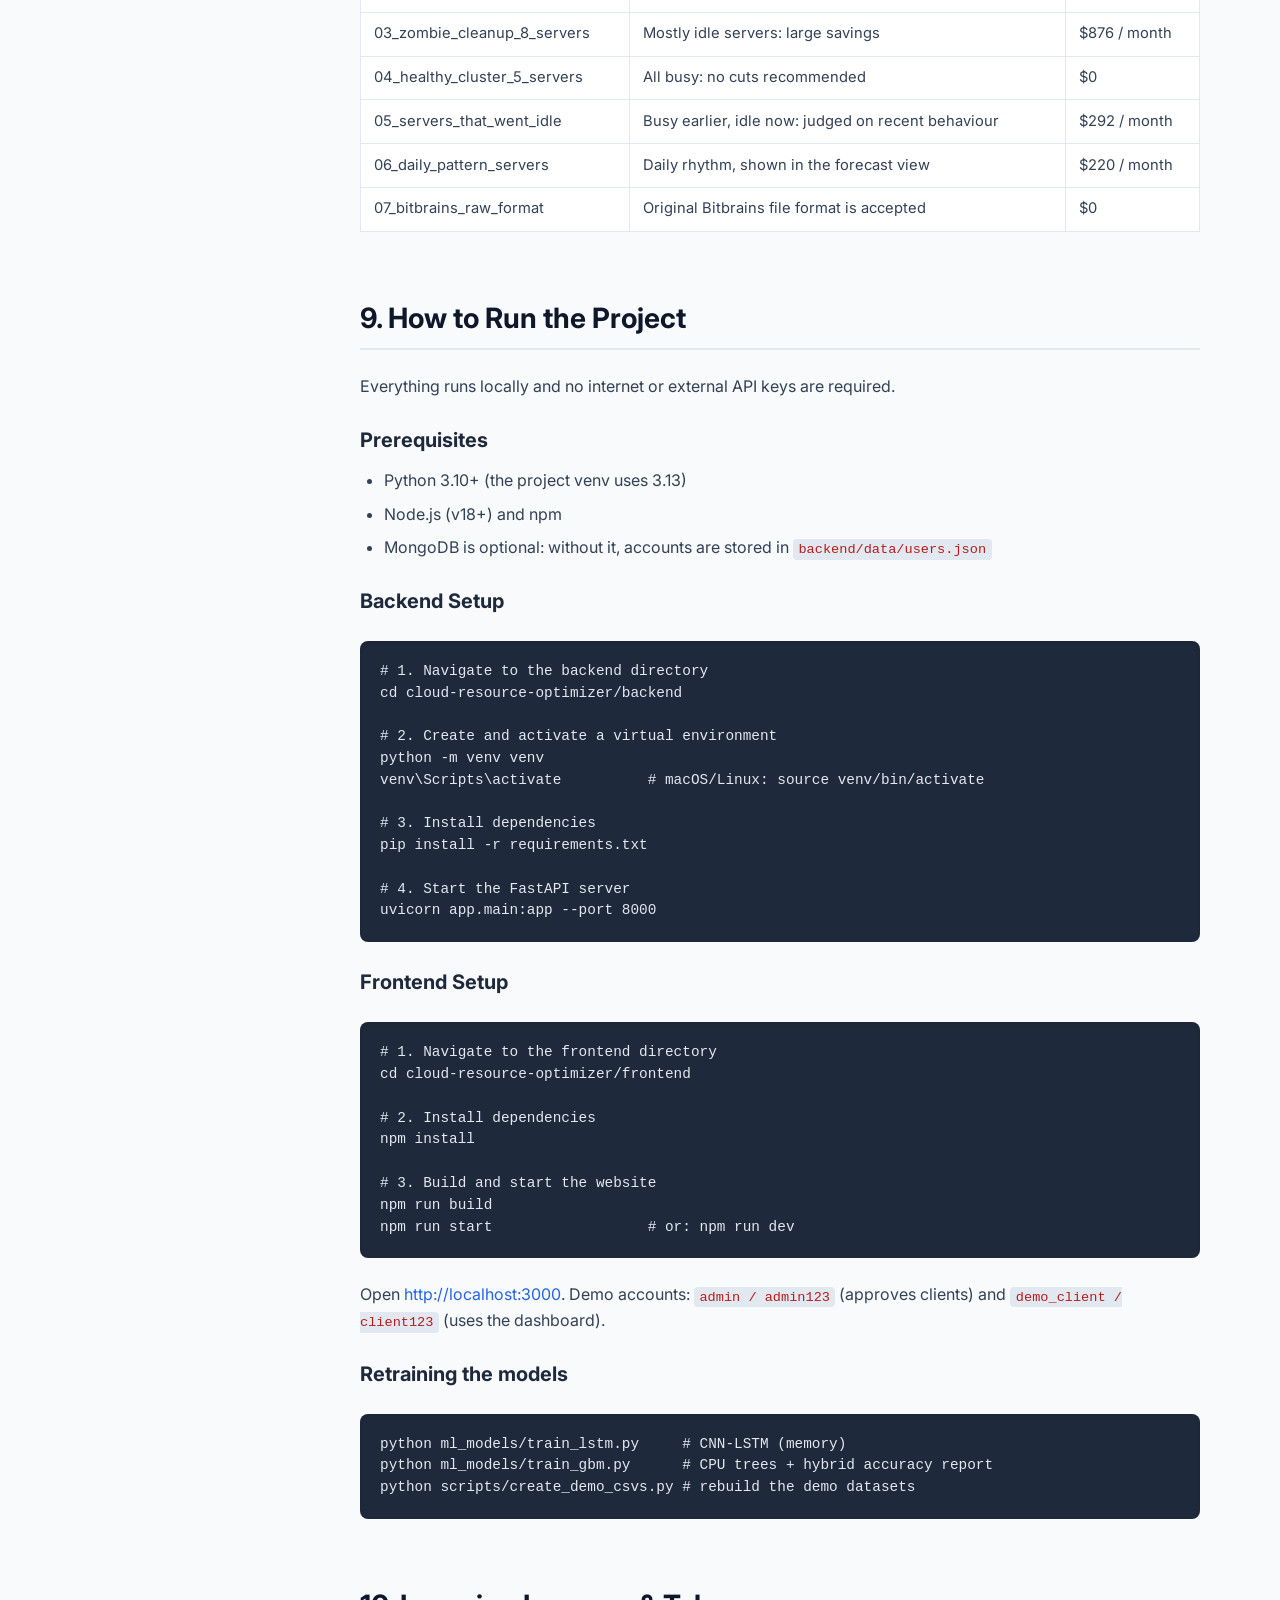
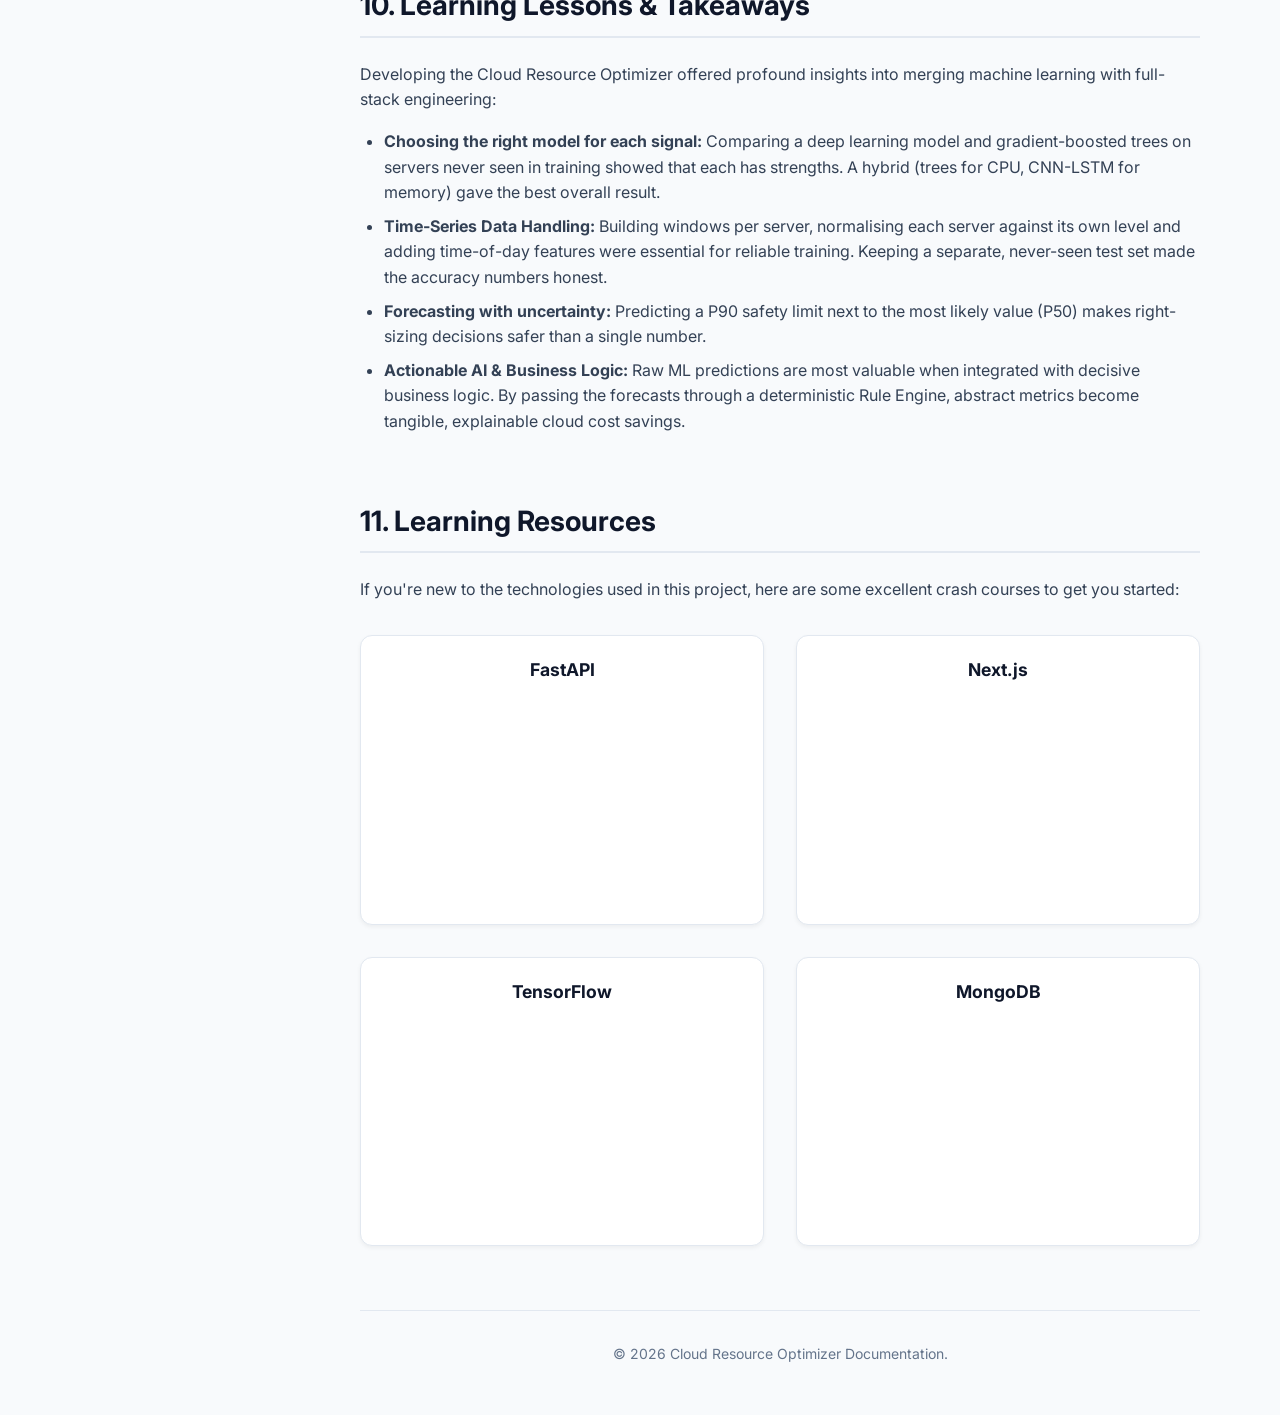
==== commit 34cd82db: "Add "Algorithms explained" learning page for beginners - New /app/algorithms/ page: 12 algorithms an" ====
--- a/index.html
+++ b/index.html
@@ -14,6 +14,7 @@
                 <h2>Cloud Optimizer</h2>
                 <p>Documentation</p>
                 <a class="live-btn" href="app/">Interactive learning site &rarr;</a>
+                <a class="live-btn alt" href="app/algorithms/">Algorithms explained &rarr;</a>
             </div>
             <ul class="nav-links">
                 <li><a href="#overview" class="active">Project Overview</a></li>
@@ -56,7 +57,8 @@
                         <source src="app/videos/full.mp4" type="video/mp4">
                     </video>
                 </div>
-                <p class="center"><a class="live-btn big" href="app/learn/">Explore the interactive Learn section &rarr;</a></p>
+                <p class="center"><a class="live-btn big" href="app/learn/">Explore the interactive Learn section &rarr;</a> <a class="live-btn big alt" href="app/algorithms/">Every algorithm explained simply &rarr;</a></p>
+                <p>The <a href="app/algorithms/">Algorithms explained</a> page walks through each technique step by step in simple English (sliding windows, normalisation, decision trees, gradient boosting, neurons, convolution, LSTM, gradient descent, P50/P90 quantile forecasting, the rule engine and accuracy metrics), each with a hands-on visual, plus common project questions with answers.</p>
                 <div class="note">This site is for project documentation and learning. The working system (sign-in, dashboard and CSV analysis) runs locally on your computer with the Python backend and trained models: see <a href="#setup">How to Run</a>.</div>
             </section>
 
--- a/styles.css
+++ b/styles.css
@@ -443,3 +443,7 @@
     text-align: left;
 }
 .doc-table th { background: #f1f5f9; color: #0f172a; }
+
+.live-btn.alt { background: #059669; margin-left: 0.4rem; }
+.live-btn.alt:hover { background: #047857; }
+.logo .live-btn.alt { margin-left: 0; }
